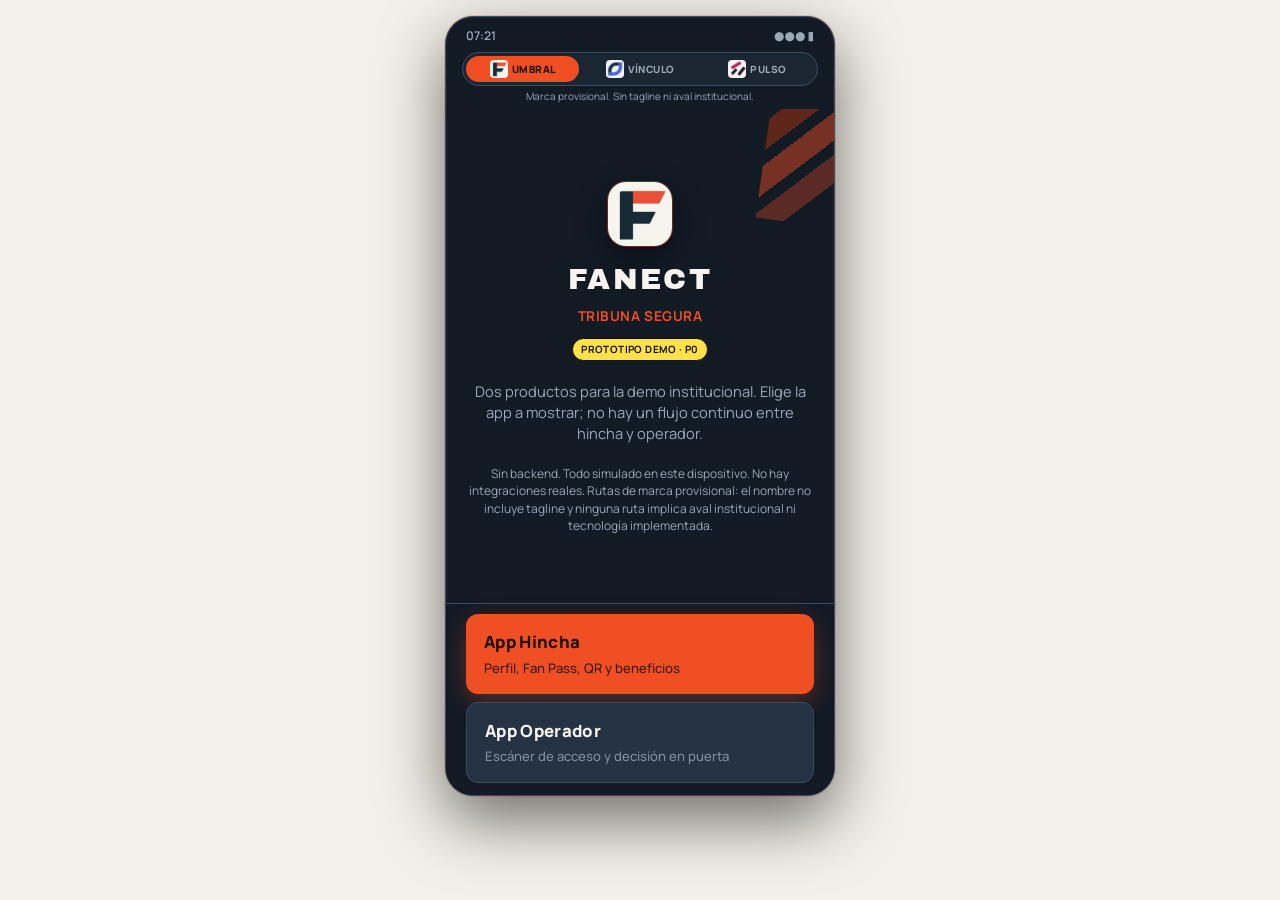
==== index.html @ a08f4f1e "Use official UMBRAL, VÍNCULO, and PULSO mark PNGs Replace the hand-drawn SVG approximations on the h" ====
<!DOCTYPE html>
<html lang="es" data-theme="umbral">
<head>
<meta charset="UTF-8" />
<meta name="viewport" content="width=device-width, initial-scale=1, maximum-scale=1, user-scalable=no, viewport-fit=cover" />
<meta name="theme-color" content="#121a24" />
<title>FANECT — Tribuna Segura · prototipo</title>
<script>
/* Default theme is umbral. Restore the last route before CSS paints. */
(function () {
  try {
    var t = localStorage.getItem("fanect_theme");
    if (t === "umbral" || t === "vinculo" || t === "pulso") {
      document.documentElement.setAttribute("data-theme", t);
    }
  } catch (e) {}
})();
</script>
<link rel="preconnect" href="https://fonts.googleapis.com" />
<link rel="preconnect" href="https://fonts.gstatic.com" crossorigin />
<link href="https://fonts.googleapis.com/css2?family=Archivo+Black&family=Manrope:wght@500;600;700;800&display=swap" rel="stylesheet" />
<link rel="stylesheet" href="styles.css" />
</head>
<body>
<div id="app" class="phone-frame" data-app="hub">
<!-- Status bar mock -->
<div class="status-bar" aria-hidden="true">
<span class="status-time" id="statusTime">16:17</span>
<span class="status-icons">●●● ▮</span>
</div>
<div class="theme-switch">
<div class="theme-switch-options" role="radiogroup" aria-label="Ruta de marca provisional. Sin tagline ni aval institucional.">
<button type="button" class="is-active" role="radio" aria-checked="true" data-theme-choice="umbral"><img class="theme-mark" src="assets/mark-umbral.png" alt="" width="18" height="18" />UMBRAL</button>
<button type="button" role="radio" aria-checked="false" data-theme-choice="vinculo"><img class="theme-mark" src="assets/mark-vinculo.png" alt="" width="18" height="18" />VÍNCULO</button>
<button type="button" role="radio" aria-checked="false" data-theme-choice="pulso"><img class="theme-mark" src="assets/mark-pulso.png" alt="" width="18" height="18" />PULSO</button>
</div>
<p class="theme-switch-note">Marca provisional. Sin tagline ni aval institucional.</p>
</div>
<!-- Progress (fan flow only) -->
<div id="progressBar" class="progress-bar" hidden>
<div class="progress-track"><div class="progress-fill" id="progressFill"></div></div>
<span class="progress-label" id="progressLabel">Paso 1 de 8</span>
</div>
<!-- SCREEN: Hub (demo entry) -->
<section id="screen-hub" class="screen active" data-screen="hub">
<div class="screen-body centered home-body">
<div class="brand-block">
<div class="logo-mark" aria-hidden="true">
<img class="mark mark-umbral" src="assets/mark-umbral.png" alt="" width="64" height="64" />
<img class="mark mark-vinculo" src="assets/mark-vinculo.png" alt="" width="64" height="64" />
<img class="mark mark-pulso" src="assets/mark-pulso.png" alt="" width="64" height="64" />
</div>
<h1 class="brand-name">FANECT</h1>
<p class="product-name">Tribuna Segura</p>
<span class="badge badge-sim">PROTOTIPO DEMO · P0</span>
</div>
<p class="lede">Dos productos para la demo institucional. Elige la app a mostrar; no hay un flujo continuo entre hincha y operador.</p>
<p class="footnote">Sin backend. Todo simulado en este dispositivo. No hay integraciones reales. Rutas de marca provisional: el nombre no incluye tagline y ninguna ruta implica aval institucional ni tecnología implementada.</p>
</div>
<div class="screen-actions">
<button type="button" class="btn btn-primary btn-block hub-card-btn" data-go="hincha-home">
<span class="hub-card-title">App Hincha</span>
<span class="hub-card-desc">Perfil, Fan Pass, QR y beneficios</span>
</button>
<button type="button" class="btn btn-secondary btn-block hub-card-btn" data-go="operador-home">
<span class="hub-card-title">App Operador</span>
<span class="hub-card-desc">Escáner de acceso y decisión en puerta</span>
</button>
</div>
</section>
<!-- APP HINCHA: home -->
<section id="screen-hincha-home" class="screen" data-screen="hincha-home">
<header class="screen-header">
<h2>App Hincha</h2>
<span class="badge badge-app">HINCHA</span>
</header>
<div class="screen-body centered home-body" id="hinchaBody">
<div id="hinchaLauncher">
<div class="brand-block brand-block-sm">
<div class="logo-mark logo-mark-sm" aria-hidden="true">
<img class="mark mark-umbral" src="assets/mark-umbral.png" alt="" width="48" height="48" />
<img class="mark mark-vinculo" src="assets/mark-vinculo.png" alt="" width="48" height="48" />
<img class="mark mark-pulso" src="assets/mark-pulso.png" alt="" width="48" height="48" />
</div>
<h1 class="brand-name brand-name-sm">FANECT</h1>
<p class="product-name">Tu acceso al evento</p>
<span class="badge badge-sim">SIMULADO</span>
</div>
<p class="lede">Identidad digital + boleta nominativa para el Evento demo — Club Alpha.</p>
</div>
<div id="hinchaDash" hidden>
<div class="dash-hello">
<div class="dash-kicker-row">
<span class="kicker">Tu hincha</span>
<span class="badge badge-sim">SIMULADO</span>
</div>
<h3 id="dashNombre">Hola, Andrés</h3>
<p id="dashEvento">Evento demo — Club Alpha · Estadio Demo</p>
</div>
<div class="menu-list">
<button type="button" class="menu-row" data-go="pase">
<span class="menu-copy">
<strong>Mi pase digital</strong>
<span id="dashPaseSub">QR de ingreso del evento</span>
</span>
<span class="menu-chev" aria-hidden="true">→</span>
</button>
<button type="button" class="menu-row" data-go="categoria">
<span class="menu-copy">
<strong id="dashTierTitle">Hincha verificado · Piloto</strong>
<span id="dashTierSub">3 de 5 hacia Frecuente</span>
</span>
<span class="menu-chev" aria-hidden="true">→</span>
</button>
<button type="button" class="menu-row" data-go="historial">
<span class="menu-copy">
<strong id="dashLastTitle">Última asistencia</strong>
<span id="dashLastSub">12 sep 2026 · Tribuna Norte</span>
</span>
<span class="menu-chev" aria-hidden="true">→</span>
</button>
<button type="button" class="menu-row" data-go="entrada">
<span class="menu-copy">
<strong>Entrar a otro evento</strong>
<span>Mismo flujo con código del organizador</span>
</span>
<span class="menu-chev" aria-hidden="true">→</span>
</button>
</div>
</div>
</div>
<div class="screen-actions" id="hinchaActionsLauncher">
<button type="button" class="btn btn-primary btn-block" data-go="entrada">Entrar al evento</button>
<button type="button" class="btn btn-ghost btn-block" data-go="hub">Cambiar de app</button>
</div>
<div class="screen-actions" id="hinchaActionsDash" hidden>
<button type="button" class="btn btn-primary btn-block" data-go="pase">Ver mi pase</button>
<button type="button" class="btn btn-ghost btn-block" data-go="hub">Cambiar de app</button>
</div>
</section>
<!-- 1. Entrada evento -->
<section id="screen-entrada" class="screen" data-screen="entrada" data-fan-step="1">
<header class="screen-header">
<button type="button" class="btn-icon" data-go="hincha-home" aria-label="Volver">←</button>
<h2>Entrada al evento</h2>
</header>
<div class="screen-body">
<div class="event-card">
<div class="event-badge">ACCESO POR CÓDIGO</div>
<h3>Evento demo — Club Alpha</h3>
<p class="muted">Estadio Demo · Bogotá · Sábado 20:00</p>
<p class="muted small">Evento por invitación: entra con el código del organizador (no está bloqueado).</p>
</div>
<label class="field">
<span class="field-label">Código / enlace del evento</span>
<input type="text" id="eventCode" value="ALPHA-DEMO-2026" readonly class="input" />
</label>
<p class="hint"><span class="badge badge-sim">SIMULADO</span> En producción el hincha llega por link o QR del organizador.</p>
</div>
<div class="screen-actions">
<button type="button" class="btn btn-primary btn-block" data-go="registro">Continuar al registro</button>
</div>
</section>
<!-- 2. Registro -->
<section id="screen-registro" class="screen" data-screen="registro" data-fan-step="2">
<header class="screen-header">
<button type="button" class="btn-icon" data-go="entrada" aria-label="Volver">←</button>
<h2>Registro</h2>
</header>
<div class="screen-body">
<p class="muted small">Datos mínimos para el piloto. Campos de demostración.</p>
<label class="field">
<span class="field-label">Nombre completo</span>
<input type="text" id="regNombre" class="input" value="Andrés Demo" autocomplete="name" />
</label>
<label class="field">
<span class="field-label">Documento (CC)</span>
<input type="text" id="regDoc" class="input" value="1.234.567.890" inputmode="numeric" />
</label>
<label class="field">
<span class="field-label">Celular</span>
<input type="tel" id="regCel" class="input" value="300 123 4567" />
</label>
<label class="field">
<span class="field-label">Correo</span>
<input type="email" id="regEmail" class="input" value="demo@fanect.co" />
</label>
</div>
<div class="screen-actions">
<button type="button" class="btn btn-primary btn-block" id="btnRegistro">Continuar</button>
</div>
</section>
<!-- 3. Consentimientos -->
<section id="screen-consentimientos" class="screen" data-screen="consentimientos" data-fan-step="3">
<header class="screen-header">
<button type="button" class="btn-icon" data-go="registro" aria-label="Volver">←</button>
<h2>Consentimientos</h2>
</header>
<div class="screen-body">
<p class="muted small">Cada propósito por separado. No hay “aceptar todo”.</p>
<div class="consent-list">
<label class="consent-item">
<div class="consent-text">
<strong>Identidad</strong>
<span>Verificar mi identidad para el Fan Pass del evento (tratamiento de datos de identificación).</span>
</div>
<input type="checkbox" id="consentId" class="toggle" />
</label>
<label class="consent-item">
<div class="consent-text">
<strong>Acceso al evento</strong>
<span>Vincular boleta nominativa y generar QR de ingreso; registro de validaciones en puerta.</span>
</div>
<input type="checkbox" id="consentAcceso" class="toggle" />
</label>
<label class="consent-item">
<div class="consent-text">
<strong>Comunicaciones</strong>
<span>Recibir avisos del evento y del piloto (opcional; no bloquea el acceso).</span>
</div>
<input type="checkbox" id="consentComms" class="toggle" />
</label>
</div>
<p class="hint" id="consentHint">Debes aceptar Identidad y Acceso para continuar.</p>
<p class="hint">Más adelante, en <button type="button" class="text-link" data-go="privacidad">Perfil → Privacidad</button>: comunicaciones y acceso rápido siguen siendo opcionales. El QR y el documento bastan para entrar.</p>
</div>
<div class="screen-actions">
<button type="button" class="btn btn-primary btn-block" id="btnConsent" disabled>Continuar</button>
</div>
</section>
<!-- 4. Verificación identidad -->
<section id="screen-verificacion" class="screen" data-screen="verificacion" data-fan-step="4">
<header class="screen-header">
<button type="button" class="btn-icon" data-go="consentimientos" aria-label="Volver">←</button>
<h2>Verificación de identidad</h2>
</header>
<p class="idv-demo-banner" role="status"><strong>DEMO · SIMULADO</strong><span>No hay integración real.</span></p>
<div class="screen-body">
<p class="muted small">Elige cómo verificar. En P0 la ruta biométrica es mock; la asistida no biométrica es la rama real del piloto.</p>
<div class="choice-cards">
<button type="button" class="choice-card" id="choiceProvider">
<span class="choice-title">Proveedor de identidad</span>
<span class="choice-desc">Flujo mock de verificación con proveedor (futuro integrado).</span>
<span class="badge badge-sim">SIMULADO</span>
</button>
<button type="button" class="choice-card choice-card-accent" id="choiceAsistida">
<span class="choice-title">Ruta asistida no biométrica</span>
<span class="choice-desc">Validación manual asistida: documento + selfie de control (sin matching 1:N).</span>
<span class="badge badge-branch">RAMA P0</span>
</button>
</div>
</div>
</section>
<!-- 4b. Ruta asistida (branch) -->
<section id="screen-asistida" class="screen" data-screen="asistida" data-fan-step="4">
<header class="screen-header">
<button type="button" class="btn-icon" data-go="verificacion" aria-label="Volver">←</button>
<h2>Ruta asistida</h2>
</header>
<p class="idv-demo-banner" role="status"><strong>DEMO · SIMULADO</strong><span>No hay integración real.</span></p>
<div class="screen-body">
<div class="info-card">
<p><strong>Pasos del operador de verificación</strong> (sin biometría 1:N):</p>
<ol class="steps-list">
<li>Captura / carga de documento (CC)</li>
<li>Selfie de control (archivo, no matching facial)</li>
<li>Revisión asistida por agente del piloto</li>
</ol>
</div>
<label class="field">
<span class="field-label">Documento (foto) <span class="badge badge-sim">SIMULADO</span></span>
<div class="fake-upload" id="uploadDoc">📄 Documento cargado · CC demo</div>
</label>
<label class="field">
<span class="field-label">Selfie de control <span class="badge badge-sim">SIMULADO</span></span>
<div class="fake-upload" id="uploadSelfie">📷 Selfie de control · lista</div>
</label>
<label class="field">
<span class="field-label">Estado revisión</span>
<select id="asistidaEstado" class="input">
<option value="pendiente">Pendiente de revisión</option>
<option value="aprobado" selected>Aprobado por agente</option>
<option value="rechazado">Rechazado</option>
</select>
</label>
</div>
<div class="screen-actions">
<button type="button" class="btn btn-primary btn-block" id="btnAsistida">Enviar a verificación</button>
</div>
</section>
<!-- 4c. Proveedor mock -->
<section id="screen-proveedor" class="screen" data-screen="proveedor" data-fan-step="4">
<header class="screen-header">
<button type="button" class="btn-icon" data-go="verificacion" aria-label="Volver">←</button>
<h2>Proveedor (mock)</h2>
</header>
<p class="idv-demo-banner" role="status"><strong>DEMO · SIMULADO</strong><span>No hay integración real.</span></p>
<div class="screen-body centered">
<div class="spinner" id="provSpinner" aria-hidden="true"></div>
<p id="provText">Conectando con proveedor de identidad…</p>
<p class="hint"><span class="badge badge-sim">SIMULADO</span> No hay integración real.</p>
</div>
</section>
<!-- 5. Resultado verificación -->
<section id="screen-resultado" class="screen" data-screen="resultado" data-fan-step="5">
<header class="screen-header">
<h2>Resultado</h2>
</header>
<p class="idv-demo-banner" role="status"><strong>DEMO · SIMULADO</strong><span>No hay integración real.</span></p>
<div class="screen-body centered">
<div class="result-icon success" aria-hidden="true">✓</div>
<h3 id="resultadoTitulo">Identidad verificada</h3>
<p class="tier-line"><span class="badge badge-ok" id="resultadoTier">Hincha verificado · Piloto</span></p>
<p class="muted" id="resultadoDesc">Tu identidad fue confirmada para este evento.</p>
<div class="kv-card" id="resultadoMeta"></div>
</div>
<div class="screen-actions">
<button type="button" class="btn btn-primary btn-block" data-go="fanpass">Activar Fan Pass</button>
</div>
</section>
<!-- 6. Fan Pass activado -->
<section id="screen-fanpass" class="screen" data-screen="fanpass" data-fan-step="6">
<header class="screen-header">
<h2>Fan Pass</h2>
</header>
<div class="screen-body">
<div class="pass-card">
<div class="pass-top">
<span class="pass-brand">FANECT</span>
<span class="badge badge-ok">ACTIVO</span>
</div>
<h3 id="passNombre">Andrés Demo</h3>
<p class="muted">Evento demo — Club Alpha</p>
<p class="tier-line"><span class="badge badge-ok" id="fanpassTier">Hincha verificado · Piloto</span></p>
<div class="pass-id">FP-<span id="passId">A1B2C3</span></div>
</div>
<p class="hint">Siguiente: vincular tu boleta nominativa al Fan Pass. Tu perfil queda en esta app.</p>
</div>
<div class="screen-actions">
<button type="button" class="btn btn-primary btn-block" data-go="boleta">Vincular boleta</button>
<button type="button" class="btn btn-secondary btn-block" data-go="perfil">Ir a mi perfil</button>
</div>
</section>
<!-- 7. Vincular boleta -->
<section id="screen-boleta" class="screen" data-screen="boleta" data-fan-step="7">
<header class="screen-header">
<button type="button" class="btn-icon" data-go="fanpass" aria-label="Volver">←</button>
<h2>Vincular boleta</h2>
</header>
<div class="screen-body">
<p class="muted small"><span class="badge badge-sim">SIMULADOR</span> Elige una boleta nominativa de demo.</p>
<div class="ticket-list" id="ticketList" role="listbox" aria-label="Boletas disponibles"></div>
</div>
<div class="screen-actions">
<button type="button" class="btn btn-primary btn-block" id="btnVincular" disabled>Vincular boleta seleccionada</button>
</div>
</section>
<!-- 8. Pase + QR dinámico -->
<section id="screen-pase" class="screen" data-screen="pase" data-fan-step="8">
<header class="screen-header">
<button type="button" class="btn-icon" data-go="hincha-home" aria-label="Inicio hincha">⌂</button>
<h2>Tu pase</h2>
</header>
<div class="screen-body">
<div class="qr-card">
<div class="qr-meta">
<span id="paseSector">Tribuna Norte · Fila 12 · Asiento 08</span>
<span class="badge badge-ok" id="paseEstado">VÁLIDO</span>
</div>
<div class="pase-quick">
<button type="button" class="pase-quick-btn" data-go="categoria">
<span id="paseTierSub">Hincha verificado · Piloto</span>
</button>
<button type="button" class="pase-quick-btn" data-go="beneficios">Beneficios</button>
</div>
<div class="qr-box" id="qrBox" aria-label="Código QR dinámico">
<canvas id="qrCanvas" width="200" height="200"></canvas>
</div>
<div class="ttl-row">
<span>TTL del QR</span>
<strong id="qrTtl">45 s</strong>
</div>
<p class="mono small" id="qrPayload">qr:…</p>
</div>
<p class="footnote">Muestra este QR en la puerta. La validación se hace en la App Operador (producto aparte).</p>
</div>
<div class="screen-actions">
<button type="button" class="btn btn-secondary btn-block" id="btnRotar">Rotar QR (simulado)</button>
<button type="button" class="btn btn-ghost btn-block" data-go="hub">Cambiar de app</button>
</div>
</section>
<!-- Perfil hincha -->
<section id="screen-perfil" class="screen" data-screen="perfil">
<header class="screen-header">
<h2>Perfil</h2>
<span class="badge badge-sim">SIMULADO</span>
</header>
<div class="screen-body">
<div class="profile-hero">
<p class="kicker">Perfil y decisiones</p>
<div class="avatar" id="perfilIniciales" aria-hidden="true">AD</div>
<h3 id="perfilNombre">Andrés Demo</h3>
<p class="muted small" id="perfilEvento">Evento demo — Club Alpha · Estadio Demo · Bogotá</p>
<div id="perfilPassBadge"><span class="badge badge-ok">FAN PASS ACTIVO</span></div>
<p class="pass-id" id="perfilFp">FP-A1B2C3</p>
</div>
<div class="kv-card">
<dl>
<dt>Documento</dt><dd id="perfilDoc">CC ···· 890</dd>
<dt>Celular</dt><dd id="perfilCel">··· ··· 4567</dd>
<dt>Correo</dt><dd id="perfilEmail">d•••@fanect.co</dd>
</dl>
</div>
<div class="stack gap-md">
<p class="field-label">Decisiones de datos</p>
<div class="chip-row" id="perfilChips"></div>
</div>
<div class="menu-list">
<button type="button" class="menu-row" data-go="historial">
<span class="menu-copy">
<strong>Partidos asistidos</strong>
<span id="perfilHistorialSub">Historial de la temporada</span>
</span>
<span class="menu-chev" aria-hidden="true">→</span>
</button>
<button type="button" class="menu-row" data-go="categoria">
<span class="menu-copy">
<strong>Categoría</strong>
<span id="perfilTierLabel">Hincha verificado · Piloto</span>
</span>
<span class="menu-chev" aria-hidden="true">→</span>
</button>
</div>
</div>
<div class="screen-actions">
<button type="button" class="btn btn-primary btn-block" id="perfilCtaPase" data-go="pase">Ver mi pase</button>
<button type="button" class="btn btn-secondary btn-block" data-go="privacidad">Editar preferencias</button>
</div>
</section>
<!-- Historial de asistencia -->
<section id="screen-historial" class="screen" data-screen="historial">
<header class="screen-header">
<button type="button" class="btn-icon" data-go="perfil" aria-label="Volver al perfil">←</button>
<h2>Partidos asistidos</h2>
</header>
<div class="screen-body">
<div id="historialFilled">
<div class="season-banner">
<div>
<p class="kicker">Esta temporada</p>
<h3><span id="historialCount">3</span> partidos</h3>
<p class="muted small">Club Alpha · piloto demo</p>
</div>
<span class="badge badge-sim">SIMULADO</span>
</div>
<div class="history-list" id="historialList"></div>
<p class="footnote">Asistencias de demostración del piloto. Club Alpha es ficticio; no hay un lector real detrás de estos partidos.</p>
</div>
<div id="historialEmpty" class="empty-card" hidden>
<h3>Aún no hay partidos</h3>
<p class="muted">Activa tu Fan Pass en el evento para ver el historial simulado del piloto.</p>
</div>
</div>
<div class="screen-actions" id="historialActionsEmpty" hidden>
<button type="button" class="btn btn-primary btn-block" data-go="entrada">Entrar al evento</button>
</div>
</section>
<!-- Categoría -->
<section id="screen-categoria" class="screen" data-screen="categoria">
<header class="screen-header">
<button type="button" class="btn-icon" data-go="perfil" aria-label="Volver al perfil">←</button>
<h2>Categoría</h2>
</header>
<div class="screen-body">
<div class="tier-card">
<span class="badge badge-sim">SIMULADO</span>
<p class="kicker">Categoría del piloto</p>
<h3 id="categoriaNombre">Hincha verificado · Piloto</h3>
<p class="muted small" id="categoriaNext">Siguiente nivel: Frecuente</p>
<div class="tier-track" role="progressbar" aria-valuemin="0" aria-valuemax="5" aria-valuenow="3" id="tierBar">
<div class="tier-fill" id="tierFill"></div>
</div>
<div class="tier-scale">
<span id="tierProgressLabel">3 de 5 asistencias</span>
<span id="tierGoalLabel">Frecuente</span>
</div>
</div>
<div class="stack gap-md">
<p class="field-label">Desbloqueados</p>
<ul class="unlock-list" id="tierUnlocked"></ul>
</div>
<div class="stack gap-md">
<p class="field-label">Por desbloquear</p>
<ul class="unlock-list" id="tierLocked"></ul>
</div>
<p class="hint">La categoría es una simulación del piloto. No es una membresía de un club real ni un puntaje de riesgo.</p>
</div>
</section>
<!-- Beneficios -->
<section id="screen-beneficios" class="screen" data-screen="beneficios">
<header class="screen-header">
<h2>Más beneficios</h2>
<span class="badge badge-sim">SIMULADO</span>
</header>
<div class="screen-body">
<p class="muted small">El pase digital abre la puerta y, en el piloto, estos beneficios. Merch, contenido y apuestas quedan para después.</p>
<div class="benefit-grid" id="beneficiosGrid"></div>
<p class="footnote">Servicios futuros: sin pagos, sin cuotas y sin club real. Los avisos dependen del permiso de comunicaciones.</p>
</div>
<div class="screen-actions">
<button type="button" class="btn btn-primary btn-block" data-go="pase">Abrir QR de ingreso</button>
<button type="button" class="btn btn-ghost btn-block" data-go="privacidad">Ajustar permisos</button>
</div>
</section>
<!-- Privacidad -->
<section id="screen-privacidad" class="screen" data-screen="privacidad">
<header class="screen-header">
<button type="button" class="btn-icon" data-go="perfil" aria-label="Volver al perfil">←</button>
<h2>Privacidad</h2>
</header>
<div class="screen-body">
<div class="info-card">
<p class="kicker">Reglas claras</p>
<h3 class="privacy-title">Datos protegidos</h3>
<ul class="purpose-list">
<li><strong>Acceso.</strong> Validar el ingreso y dejar constancia en puerta.</li>
<li><strong>Identidad.</strong> Emitir el Fan Pass de este evento. Es el piloto, no un KYC bancario.</li>
<li><strong>Comunicaciones.</strong> Avisos del evento, solo si los aceptas.</li>
<li><strong>Acceso rápido.</strong> Atajo opcional. El QR y el documento siguen disponibles.</li>
</ul>
</div>
<div class="consent-list">
<label class="consent-item">
<div class="consent-text">
<strong>Datos de acceso, no publicidad</strong>
<span id="prefNoAdsCopy">Los datos de validación en puerta no se usan para anuncios ni se venden.</span>
</div>
<input type="checkbox" id="prefNoAds" class="toggle" checked />
</label>
<label class="consent-item">
<div class="consent-text">
<strong>Comunicaciones</strong>
<span id="prefCommsCopy">Avisos del evento y del piloto. Opcional: no bloquea el acceso.</span>
</div>
<input type="checkbox" id="prefComms" class="toggle" />
</label>
<label class="consent-item">
<div class="consent-text">
<strong>Acceso rápido</strong>
<span id="prefRapidoCopy">Opcional. Puedes entrar con el QR, con documento en la ruta asistida, o con este atajo. Sin reconocimiento facial en la puerta.</span>
</div>
<input type="checkbox" id="prefRapido" class="toggle" />
</label>
</div>
<p class="hint"><span class="badge badge-sim">SIMULADO</span> Estas preferencias quedan solo en este dispositivo.</p>
</div>
<div class="screen-actions">
<button type="button" class="btn btn-primary btn-block" data-go="perfil">Volver al perfil</button>
</div>
</section>
<!-- APP OPERADOR: home -->
<section id="screen-operador-home" class="screen" data-screen="operador-home">
<header class="screen-header">
<h2>App Operador</h2>
<span class="badge badge-app badge-app-op">OPERADOR</span>
</header>
<div class="screen-body">
<div class="info-card session-card">
<div class="event-badge">SESIÓN DE PUERTA · SIMULADO</div>
<h3>Operador Demo</h3>
<dl class="session-meta">
<div><dt>Puerta / gate</dt><dd>Norte A · Acceso 3</dd></div>
<div><dt>Evento</dt><dd>Evento demo — Club Alpha</dd></div>
<div><dt>Turno</dt><dd>20:00 – 22:30</dd></div>
</dl>
<span class="badge badge-sim">SIMULADO</span>
</div>
<p class="muted small">Escanea el QR del hincha y registra la decisión de ingreso. Esta app es independiente del flujo hincha.</p>
</div>
<div class="screen-actions">
<button type="button" class="btn btn-primary btn-block" data-go="scanner">Abrir escáner</button>
<button type="button" class="btn btn-ghost btn-block" data-go="hub">Cambiar de app</button>
</div>
</section>
<!-- 9. Scanner -->
<section id="screen-scanner" class="screen" data-screen="scanner">
<header class="screen-header">
<button type="button" class="btn-icon" data-go="operador-home" aria-label="Volver">←</button>
<h2>Escáner de acceso</h2>
</header>
<div class="screen-body">
<div class="scanner-view">
<div class="scanner-frame"></div>
<p class="muted small">Vista cámara · <span class="badge badge-sim">SIMULADO</span></p>
</div>
<p class="field-label">Estado del QR a escanear (demo)</p>
<div class="state-grid" id="stateGrid">
<button type="button" class="state-btn" data-qr-state="valido">Válido</button>
<button type="button" class="state-btn" data-qr-state="usado">Usado</button>
<button type="button" class="state-btn" data-qr-state="expirado">Expirado</button>
<button type="button" class="state-btn" data-qr-state="replay">Replay</button>
</div>
</div>
<div class="screen-actions">
<button type="button" class="btn btn-primary btn-block" id="btnScan" disabled>Escanear QR seleccionado</button>
</div>
</section>
<!-- 10. Decisión -->
<section id="screen-decision" class="screen" data-screen="decision">
<header class="screen-header">
<button type="button" class="btn-icon" data-go="scanner" aria-label="Volver">←</button>
<h2>Decisión de acceso</h2>
</header>
<div class="screen-body centered">
<div id="decisionBanner" class="decision-banner"></div>
<div class="kv-card" id="decisionMeta"></div>
</div>
<div class="screen-actions">
<button type="button" class="btn btn-primary btn-block" id="btnAuditoria">Ver mini auditoría</button>
<button type="button" class="btn btn-ghost btn-block" data-go="scanner">Escanear otro</button>
</div>
</section>
<!-- 11. Mini auditoría -->
<section id="screen-auditoria" class="screen" data-screen="auditoria">
<header class="screen-header">
<button type="button" class="btn-icon" data-go="decision" aria-label="Volver">←</button>
<h2>Mini auditoría</h2>
</header>
<div class="screen-body">
<p class="muted small">Correlación mínima: hincha ↔ boleta ↔ QR ↔ decisión.</p>
<div class="audit-card" id="auditCard"></div>
</div>
<div class="screen-actions">
<button type="button" class="btn btn-secondary btn-block" data-go="operador-home">Volver a inicio operador</button>
<button type="button" class="btn btn-ghost btn-block" data-go="hub">Cambiar de app</button>
</div>
</section>
<!-- Tab bar: Hincha only -->
<nav id="tabBarHincha" class="tab-bar tab-bar-hincha" aria-label="Navegación App Hincha" hidden>
<button type="button" class="tab-item is-active" data-go="hincha-home" data-nav="hincha-home" aria-current="page">
<span class="tab-icon" aria-hidden="true"><svg viewBox="0 0 24 24" width="18" height="18" fill="none" stroke="currentColor" stroke-width="1.8" stroke-linecap="round" stroke-linejoin="round"><path d="M4 10.5 12 4l8 6.5V20a1 1 0 0 1-1 1h-5v-6H10v6H5a1 1 0 0 1-1-1z"/></svg></span>
<span class="tab-label">Inicio</span>
</button>
<button type="button" class="tab-item" data-go="pase" data-nav="pase">
<span class="tab-icon" aria-hidden="true"><svg viewBox="0 0 24 24" width="18" height="18" fill="none" stroke="currentColor" stroke-width="1.8"><rect x="4" y="4" width="6" height="6"/><rect x="14" y="4" width="6" height="6"/><rect x="4" y="14" width="6" height="6"/><path d="M14 14h2v2h-2zM18 14h2v2h-2zM14 18h2v2h-2zM18 18h2v2h-2z"/></svg></span>
<span class="tab-label">Pase</span>
</button>
<button type="button" class="tab-item" data-go="beneficios" data-nav="beneficios">
<span class="tab-icon" aria-hidden="true"><svg viewBox="0 0 24 24" width="18" height="18" fill="none" stroke="currentColor" stroke-width="1.8" stroke-linecap="round" stroke-linejoin="round"><path d="m12 3 1.8 4.6L18.5 9l-4.7 1.4L12 15l-1.8-4.6L5.5 9l4.7-1.4z"/><path d="m18 14 .7 1.8 1.8.7-1.8.5L18 19.5l-.7-2-1.8-.5 1.8-.7z"/></svg></span>
<span class="tab-label">Beneficios</span>
</button>
<button type="button" class="tab-item" data-go="perfil" data-nav="perfil">
<span class="tab-icon" aria-hidden="true"><svg viewBox="0 0 24 24" width="18" height="18" fill="none" stroke="currentColor" stroke-width="1.8" stroke-linecap="round"><circle cx="12" cy="8" r="3.2"/><path d="M5.5 19.5c1.2-3 3.4-4.5 6.5-4.5s5.3 1.5 6.5 4.5"/></svg></span>
<span class="tab-label">Perfil</span>
</button>
</nav>
<!-- Tab bar: Operador only -->
<nav id="tabBarOperador" class="tab-bar tab-bar-operador" aria-label="Navegación App Operador" hidden>
<button type="button" class="tab-item" data-go="operador-home" data-nav="operador-home">
<span class="tab-icon" aria-hidden="true">◆</span>
<span class="tab-label">Inicio</span>
</button>
<button type="button" class="tab-item" data-go="scanner" data-nav="scanner">
<span class="tab-icon" aria-hidden="true">◆</span>
<span class="tab-label">Escáner</span>
</button>
</nav>
</div>
<script src="app.js"></script>
</body>
</html>
---- styles.css ----
/* FANECT / Tribuna Segura — prototipo móvil
   Brand routes (T-15), sampled from the 30 sep 2026 board
   “Fanect / tres rutas de identidad”. Default theme: umbral
   (dark fondo of route A — closest to the previous dark POC chrome).
   The old sports lime is not a brand accent anymore.

   STATUS TOKENS below are constant. Do not override them inside
   [data-theme]. Allow / deny / review / expired / used / replay /
   SIMULADO / RAMA P0 must not follow UMBRAL orange, VÍNCULO blue,
   or PULSO magenta. */
:root {
  /* —— Semantic status (fixed across every data-theme) —— */
  --status-allow: #16a34a;
  --status-allow-ink: #86efac;
  --status-allow-bg: rgba(22, 163, 74, 0.2);
  --status-allow-border: #16a34a;
  --status-deny: #e11d2e;
  --status-deny-ink: #fecaca;
  --status-deny-bg: rgba(225, 29, 46, 0.22);
  --status-deny-border: #e11d2e;
  --status-review: #d97706;
  --status-review-ink: #fde68a;
  --status-review-bg: rgba(217, 119, 6, 0.22);
  --status-review-border: #d97706;
  --status-neutral: #6b7280;
  --status-neutral-ink: #e5e7eb;
  --status-neutral-bg: rgba(107, 114, 128, 0.24);
  --status-neutral-border: #9ca3af;
  --status-sim-bg: #ffe14a;
  --status-sim-ink: #14120a;
  --status-sim-border: #14120a;
  --status-branch-ink: #e2e8f0;
  --status-branch-bg: rgba(148, 163, 184, 0.16);
  --status-branch-border: #94a3b8;
  /* Aliases so any leftover status rule stays semantic, not brand. */
  --ok: var(--status-allow);
  --danger: var(--status-deny);
  --warn: var(--status-review);

  /* —— UMBRAL (default): fondo oscuro + coral on the F’s top bar —— */
  --canvas: #f3f0e8;
  --bg: #121a24;
  --bg-elev: #1b2633;
  --bg-card: #243244;
  --border: #3a4e62;
  --text: #f7f4ef;
  --muted: #9aa8b8;
  --brand: #f04e23;
  --brand-ink: #f04e23;
  --brand-dim: #c2411a;
  --brand-deep: #8c2e12;
  --on-brand: #1a1208;
  --mark-plate: #0c1218;
  --primary: var(--brand);
  --primary-dim: var(--brand-dim);
  --primary-deep: var(--brand-deep);
  --accent: var(--brand-ink);

  --radius: 14px;
  --font: "Manrope", system-ui, -apple-system, "Segoe UI", Roboto, sans-serif;
  --font-brand: "Archivo Black", "Arial Black", system-ui, sans-serif;
  --phone-w: 390px;
}

/* VÍNCULO — fondo navy + royal / periwinkle. Text accent is the same
   hue lifted so it stays readable on the dark fondo. */
:root[data-theme="vinculo"] {
  --canvas: #e6edf6;
  --bg: #0e1628;
  --bg-elev: #172338;
  --bg-card: #1e2d48;
  --border: #334868;
  --text: #f4f7fb;
  --muted: #a9b7cc;
  --brand: #2f5bff;
  --brand-ink: #8eaaff;
  --brand-dim: #2448d4;
  --brand-deep: #1a3499;
  --on-brand: #ffffff;
  --mark-plate: #090f1c;
}

/* PULSO — near-black purple + magenta/maroon. Mark and buttons use the
   board magenta; small text uses a lighter tint of that same hue. */
:root[data-theme="pulso"] {
  --canvas: #f6eef3;
  --bg: #120c16;
  --bg-elev: #1c1422;
  --bg-card: #28182e;
  --border: #433048;
  --text: #f8f3f6;
  --muted: #c4a8b6;
  --brand: #c2185b;
  --brand-ink: #f472b6;
  --brand-dim: #9b1249;
  --brand-deep: #6e0d34;
  --on-brand: #ffffff;
  --mark-plate: #0c0810;
}

:root[data-theme="umbral"] {
  --canvas: #f3f0e8;
  --bg: #121a24;
  --bg-elev: #1b2633;
  --bg-card: #243244;
  --border: #3a4e62;
  --text: #f7f4ef;
  --muted: #9aa8b8;
  --brand: #f04e23;
  --brand-ink: #f04e23;
  --brand-dim: #c2411a;
  --brand-deep: #8c2e12;
  --on-brand: #1a1208;
  --mark-plate: #0c1218;
}

*, *::before, *::after { box-sizing: border-box; margin: 0; padding: 0; }

html, body {
  min-height: 100%;
  background: var(--canvas);
  color: var(--text);
  font-family: var(--font);
  font-size: 16px;
  line-height: 1.45;
  -webkit-font-smoothing: antialiased;
  color-scheme: dark;
}

body {
  display: flex;
  justify-content: center;
  padding: 16px 8px 32px;
}

.phone-frame {
  width: 100%;
  max-width: var(--phone-w);
  height: min(780px, 100dvh);
  max-height: 100dvh;
  min-height: 0;
  background: var(--bg);
  border: 1px solid var(--border);
  border-radius: 28px;
  box-shadow: 0 24px 64px rgba(0,0,0,.55), 0 0 0 1px color-mix(in srgb, var(--brand) 22%, transparent), inset 0 0 0 1px rgba(255,255,255,.04);
  display: flex;
  flex-direction: column;
  overflow: hidden;
  position: relative;
}

.status-bar {
  display: flex;
  justify-content: space-between;
  padding: 10px 20px 4px;
  font-size: 12px;
  color: var(--muted);
  font-weight: 600;
}

.progress-bar {
  padding: 8px 20px 4px;
}
.progress-track {
  height: 4px;
  background: var(--border);
  border-radius: 2px;
  overflow: hidden;
}
.progress-fill {
  height: 100%;
  width: 12.5%;
  background: linear-gradient(90deg, var(--primary-deep), var(--primary-dim), var(--primary));
  border-radius: 2px;
  transition: width .35s ease;
}
.progress-label {
  display: block;
  margin-top: 6px;
  font-size: 11px;
  color: var(--muted);
  letter-spacing: .02em;
}

.screen {
  display: none;
  flex: 1;
  flex-direction: column;
  min-height: 0;
  overflow: hidden;
}
.screen.active {
  display: flex;
}

.screen-header {
  display: flex;
  align-items: center;
  gap: 10px;
  padding: 8px 16px 12px;
  border-bottom: 1px solid var(--border);
  flex-shrink: 0;
}
.screen-header h2 {
  font-size: 1.05rem;
  font-weight: 650;
  flex: 1;
}

.screen-body {
  flex: 1;
  overflow-y: auto;
  padding: 16px 20px 20px;
  display: flex;
  flex-direction: column;
  gap: 14px;
  min-height: 0;
  -webkit-overflow-scrolling: touch;
}
.screen-body.centered {
  justify-content: center;
  text-align: center;
  align-items: stretch;
}
.screen-body.home-body {
  justify-content: center;
  gap: 12px;
  padding-bottom: 12px;
}
.screen-body.home-body .lede {
  margin-bottom: 0;
}
.screen-body.home-body .footnote {
  margin-top: 8px;
  padding-top: 0;
}

/* Sticky/footer CTA region — stays above .tab-bar, outside scroll */
.screen-actions {
  flex-shrink: 0;
  display: flex;
  flex-direction: column;
  gap: 8px;
  padding: 10px 20px 12px;
  background: linear-gradient(180deg, transparent 0%, var(--bg) 12%), var(--bg);
  border-top: 1px solid var(--border);
  position: relative;
  z-index: 2;
}

.brand-block { margin-bottom: 8px; }
.logo-mark {
  width: 64px; height: 64px;
  margin: 0 auto 12px;
  border-radius: 18px;
  overflow: hidden;
  display: grid; place-items: center;
  background: var(--mark-plate);
  color: var(--text);
  box-shadow: 0 0 0 1px color-mix(in srgb, var(--brand) 40%, transparent), 0 12px 32px rgba(0,0,0,.45);
}
.logo-mark .mark {
  width: 100%;
  height: 100%;
  display: none;
  object-fit: cover;
  object-position: center;
}
html[data-theme="umbral"] .logo-mark .mark-umbral,
html[data-theme="vinculo"] .logo-mark .mark-vinculo,
html[data-theme="pulso"] .logo-mark .mark-pulso { display: block; }
.brand-name {
  font-family: var(--font-brand);
  font-size: 1.85rem;
  letter-spacing: 0.08em;
  font-weight: 400;
  text-transform: uppercase;
  color: var(--text);
}
.product-name {
  color: var(--brand-ink);
  font-weight: 700;
  letter-spacing: 0.04em;
  text-transform: uppercase;
  font-size: 0.85rem;
  margin: 6px 0 10px;
}
.lede {
  color: var(--muted);
  font-size: .92rem;
  margin-bottom: 8px;
}

.stack { display: flex; flex-direction: column; }
.gap-md { gap: 12px; }

.btn {
  appearance: none;
  border: none;
  border-radius: 12px;
  padding: 14px 18px;
  font: inherit;
  font-weight: 650;
  cursor: pointer;
  transition: transform .12s, opacity .15s;
  text-align: center;
}
.btn:active { transform: scale(.98); }
.btn:disabled {
  opacity: .45;
  cursor: not-allowed;
  transform: none;
}
.btn-primary {
  background: var(--brand);
  color: var(--on-brand);
  box-shadow: 0 8px 24px color-mix(in srgb, var(--brand) 32%, transparent);
}
.btn-primary:hover:not(:disabled) {
  background: color-mix(in srgb, var(--brand) 86%, white);
  color: var(--on-brand);
}
.btn-secondary {
  background: var(--bg-card);
  color: var(--text);
  border: 1px solid var(--border);
}
.btn-secondary:hover:not(:disabled) { border-color: var(--accent); }
.btn-ghost {
  background: transparent;
  color: var(--accent);
  font-weight: 600;
}
.btn-block { width: 100%; }
.btn-icon {
  appearance: none;
  background: var(--bg-elev);
  border: 1px solid var(--border);
  color: var(--text);
  width: 36px; height: 36px;
  border-radius: 10px;
  cursor: pointer;
  font-size: 1.1rem;
  flex-shrink: 0;
}

.badge {
  display: inline-block;
  font-size: 10px;
  font-weight: 700;
  letter-spacing: .04em;
  padding: 3px 8px;
  border-radius: 999px;
  vertical-align: middle;
}
.badge-sim {
  background: var(--status-sim-bg);
  color: var(--status-sim-ink);
  border: 1px solid var(--status-sim-border);
}
.badge-ok {
  background: var(--status-allow-bg);
  color: var(--status-allow-ink);
  border: 1px solid var(--status-allow-border);
}
.badge-deny {
  background: var(--status-deny-bg);
  color: var(--status-deny-ink);
  border: 1px solid var(--status-deny-border);
}
.badge-review {
  background: var(--status-review-bg);
  color: var(--status-review-ink);
  border: 1px solid var(--status-review-border);
}
.badge-expired,
.badge-used {
  background: var(--status-neutral-bg);
  color: var(--status-neutral-ink);
  border: 1px solid var(--status-neutral-border);
}
.badge-branch {
  background: var(--status-branch-bg);
  color: var(--status-branch-ink);
  border: 1px solid var(--status-branch-border);
}

.muted { color: var(--muted); }
.small { font-size: .82rem; }
.mono { font-family: ui-monospace, SFMono-Regular, Menlo, Consolas, monospace; font-size: .72rem; word-break: break-all; }
.footnote {
  font-size: .75rem;
  color: var(--muted);
  margin-top: auto;
  padding-top: 16px;
}
.hint { font-size: .8rem; color: var(--muted); }

.field { display: flex; flex-direction: column; gap: 6px; }
.field-label {
  font-size: .78rem;
  font-weight: 650;
  color: var(--muted);
  text-transform: uppercase;
  letter-spacing: .04em;
}
.input {
  appearance: none;
  background: var(--bg-elev);
  border: 1px solid var(--border);
  border-radius: 10px;
  padding: 12px 14px;
  color: var(--text);
  font: inherit;
  width: 100%;
}
.input:focus {
  outline: 2px solid var(--accent);
  outline-offset: 1px;
}
.input[readonly] { opacity: .85; }

.event-card, .info-card, .pass-card, .qr-card, .kv-card, .audit-card {
  background: var(--bg-card);
  border: 1px solid var(--border);
  border-radius: var(--radius);
  padding: 16px;
  text-align: left;
}
.event-badge {
  display: inline-block;
  font-size: 10px;
  font-weight: 800;
  letter-spacing: .08em;
  color: var(--brand-ink);
  margin-bottom: 8px;
}
.event-card h3 { font-size: 1.15rem; margin-bottom: 4px; }

.consent-list { display: flex; flex-direction: column; gap: 10px; }
.consent-item {
  display: flex;
  gap: 12px;
  align-items: flex-start;
  background: var(--bg-card);
  border: 1px solid var(--border);
  border-radius: var(--radius);
  padding: 14px;
  cursor: pointer;
}
.consent-item:has(.toggle:checked) {
  border-color: var(--brand);
  box-shadow: 0 0 0 1px color-mix(in srgb, var(--brand) 40%, transparent);
}
.consent-text {
  flex: 1;
  display: flex;
  flex-direction: column;
  gap: 4px;
  font-size: .88rem;
}
.consent-text strong { font-size: .95rem; }
.consent-text span { color: var(--muted); font-size: .82rem; }

.toggle {
  appearance: none;
  width: 44px; height: 26px;
  flex-shrink: 0;
  margin-top: 2px;
  border-radius: 999px;
  background: var(--bg);
  border: 1px solid var(--border);
  position: relative;
  cursor: pointer;
  transition: background .2s;
}
.toggle::after {
  content: "";
  position: absolute;
  width: 20px; height: 20px;
  border-radius: 50%;
  background: var(--muted);
  top: 2px; left: 2px;
  transition: transform .2s;
}
.toggle:checked { background: var(--brand); border-color: var(--brand); }
.toggle:checked::after { transform: translateX(18px); background: var(--on-brand); }
.toggle:focus-visible { outline: 2px solid var(--accent); outline-offset: 2px; }

.choice-cards { display: flex; flex-direction: column; gap: 12px; }
.choice-card {
  appearance: none;
  text-align: left;
  background: var(--bg-card);
  border: 1px solid var(--border);
  border-radius: var(--radius);
  padding: 16px;
  color: inherit;
  font: inherit;
  cursor: pointer;
  display: flex;
  flex-direction: column;
  gap: 6px;
  transition: border-color .15s, transform .12s;
}
.choice-card:hover { border-color: var(--accent); }
.choice-card:active { transform: scale(.99); }
.choice-card-accent { border-color: var(--status-branch-border); }
.choice-title { font-weight: 700; font-size: 1rem; }
.choice-desc { color: var(--muted); font-size: .85rem; }

.steps-list {
  margin: 10px 0 0 1.1rem;
  color: var(--muted);
  font-size: .9rem;
}
.steps-list li { margin-bottom: 4px; }

.fake-upload {
  background: var(--bg-elev);
  border: 1px dashed var(--border);
  border-radius: 10px;
  padding: 14px;
  color: var(--muted);
  font-size: .9rem;
}

.spinner {
  width: 48px; height: 48px;
  margin: 0 auto 16px;
  border: 3px solid var(--border);
  border-top-color: var(--primary);
  border-radius: 50%;
  animation: spin .8s linear infinite;
}
@keyframes spin { to { transform: rotate(360deg); } }

.result-icon {
  width: 72px; height: 72px;
  margin: 0 auto 12px;
  border-radius: 50%;
  display: grid; place-items: center;
  font-size: 2rem; font-weight: 800;
}
.result-icon.success {
  background: var(--status-allow-bg);
  color: var(--status-allow-ink);
  border: 2px solid var(--status-allow-border);
}

.kv-card dl, .audit-card dl {
  display: grid;
  grid-template-columns: auto 1fr;
  gap: 8px 12px;
  font-size: .88rem;
}
.kv-card dt, .audit-card dt { color: var(--muted); }
.kv-card dd, .audit-card dd { font-weight: 600; text-align: right; word-break: break-word; }

.pass-card {
  background: linear-gradient(160deg, color-mix(in srgb, var(--brand) 32%, var(--bg)) 0%, var(--bg-card) 58%);
  border-color: color-mix(in srgb, var(--brand) 48%, var(--border));
}
.pass-top {
  display: flex;
  justify-content: space-between;
  align-items: center;
  margin-bottom: 12px;
}
.pass-brand { font-weight: 800; letter-spacing: .1em; font-size: .85rem; }
.pass-id {
  margin-top: 14px;
  font-family: ui-monospace, monospace;
  font-size: .95rem;
  color: var(--brand-ink);
}

.ticket-list { display: flex; flex-direction: column; gap: 10px; }
.ticket-item {
  appearance: none;
  width: 100%;
  text-align: left;
  background: var(--bg-card);
  border: 2px solid var(--border);
  border-radius: var(--radius);
  padding: 14px;
  color: inherit;
  font: inherit;
  cursor: pointer;
}
.ticket-item.selected {
  border-color: var(--brand);
  background: color-mix(in srgb, var(--brand) 14%, var(--bg-card));
}
.ticket-item strong { display: block; margin-bottom: 4px; }
.ticket-item span { color: var(--muted); font-size: .82rem; }

.qr-card { text-align: center; }
.qr-meta {
  display: flex;
  justify-content: space-between;
  align-items: center;
  gap: 8px;
  margin-bottom: 12px;
  font-size: .85rem;
  text-align: left;
}
.qr-box {
  background: #fff;
  border-radius: 12px;
  padding: 8px;
  width: 184px;
  height: 184px;
  margin: 0 auto 12px;
  display: grid;
  place-items: center;
}
.qr-box canvas { width: 168px; height: 168px; }
.ttl-row {
  display: flex;
  justify-content: space-between;
  align-items: center;
  padding: 8px 4px;
  font-size: .9rem;
}
.ttl-row strong { color: var(--brand-ink); font-variant-numeric: tabular-nums; }
.ttl-row strong.is-expired { color: var(--status-neutral-ink); }

.scanner-view {
  background: color-mix(in srgb, var(--bg) 55%, black);
  border: 1px solid var(--border);
  border-radius: var(--radius);
  height: 180px;
  display: flex;
  flex-direction: column;
  align-items: center;
  justify-content: center;
  gap: 12px;
  position: relative;
  overflow: hidden;
}
.scanner-frame {
  width: 120px; height: 120px;
  border: 2px solid var(--primary);
  border-radius: 12px;
  box-shadow: 0 0 0 999px rgba(0,0,0,.35);
  animation: pulse-frame 1.6s ease-in-out infinite;
}
@keyframes pulse-frame {
  0%, 100% { opacity: .7; }
  50% { opacity: 1; }
}

.state-grid {
  display: grid;
  grid-template-columns: 1fr 1fr;
  gap: 10px;
}
.state-btn {
  appearance: none;
  background: var(--bg-card);
  border: 2px solid var(--border);
  border-radius: 12px;
  padding: 14px 10px;
  color: var(--text);
  font: inherit;
  font-weight: 650;
  cursor: pointer;
}
.state-btn[data-qr-state="valido"].selected {
  border-color: var(--status-allow-border);
  background: var(--status-allow-bg);
  color: var(--status-allow-ink);
}
.state-btn[data-qr-state="usado"].selected,
.state-btn[data-qr-state="expirado"].selected {
  border-color: var(--status-neutral-border);
  background: var(--status-neutral-bg);
  color: var(--status-neutral-ink);
}
.state-btn[data-qr-state="replay"].selected {
  border-color: var(--status-review-border);
  background: var(--status-review-bg);
  color: var(--status-review-ink);
}

.decision-banner {
  border-radius: var(--radius);
  padding: 28px 16px;
  font-size: 1.35rem;
  font-weight: 800;
  letter-spacing: .04em;
  margin-bottom: 4px;
}
.decision-banner.allow {
  background: var(--status-allow-bg);
  color: var(--status-allow-ink);
  border: 2px solid var(--status-allow-border);
}
.decision-banner.deny {
  background: var(--status-deny-bg);
  color: var(--status-deny-ink);
  border: 2px solid var(--status-deny-border);
}

.tab-bar {
  display: grid;
  grid-template-columns: repeat(2, 1fr);
  gap: 4px;
  flex-shrink: 0;
  z-index: 5;
  padding: 8px 12px calc(8px + env(safe-area-inset-bottom, 0px));
  background: linear-gradient(180deg, color-mix(in srgb, var(--bg-elev) 88%, transparent), color-mix(in srgb, var(--bg) 96%, transparent));
  border-top: 1px solid color-mix(in srgb, var(--brand) 28%, var(--border));
  box-shadow: 0 -12px 28px rgba(0, 0, 0, 0.38);
  backdrop-filter: blur(14px);
  -webkit-backdrop-filter: blur(14px);
}
.tab-item {
  appearance: none;
  border: none;
  background: transparent;
  color: var(--muted);
  font: inherit;
  cursor: pointer;
  display: flex;
  flex-direction: column;
  align-items: center;
  justify-content: center;
  gap: 4px;
  min-height: 52px;
  padding: 6px 4px;
  border-radius: 14px;
  position: relative;
  transition: color .18s ease, background .18s ease, transform .12s ease;
}
.tab-item:active { transform: scale(0.97); }
.tab-item::before {
  content: "";
  position: absolute;
  top: 2px;
  left: 50%;
  width: 18px;
  height: 3px;
  border-radius: 99px;
  background: transparent;
  transform: translateX(-50%);
  transition: background .18s ease, width .18s ease;
}
.tab-icon {
  display: grid;
  place-items: center;
  width: 36px;
  height: 28px;
  border-radius: 10px;
  color: inherit;
  transition: background .18s ease, color .18s ease, box-shadow .18s ease;
}
.tab-label {
  font-size: .62rem;
  font-weight: 700;
  letter-spacing: 0;
  line-height: 1;
  white-space: nowrap;
}
.tab-item:hover { color: var(--text); }
.tab-item.is-active {
  color: var(--brand-ink);
}
.tab-item.is-active::before {
  width: 22px;
  background: linear-gradient(90deg, var(--brand-deep), var(--brand-dim), var(--brand));
}
.tab-item.is-active .tab-icon {
  background: color-mix(in srgb, var(--brand) 18%, transparent);
  color: var(--brand-ink);
  box-shadow: 0 0 0 1px color-mix(in srgb, var(--brand) 36%, transparent), 0 6px 16px color-mix(in srgb, var(--brand) 22%, transparent);
}

@media (max-width: 420px) {
  body { padding: 0; }
  .phone-frame {
    max-width: 100%;
    width: 100%;
    height: 100dvh;
    max-height: 100dvh;
    min-height: 100dvh;
    border-radius: 0;
    border: none;
  }
}

/* Short phone viewports (~700–780px): keep home CTAs visible */
@media (max-height: 780px) {
  .status-bar { padding: 8px 20px 2px; }
  .theme-switch { padding: 2px 12px 4px; }
  .theme-switch-note { display: none; }
  .logo-mark { width: 48px; height: 48px; margin-bottom: 8px; }
  .brand-name { font-size: 1.45rem; }
  .screen-body.home-body { gap: 10px; padding-top: 12px; }
  .screen-actions { padding: 8px 20px 10px; gap: 8px; }
  .btn { padding: 12px 16px; }
}


/* provisional brand motion ribbons on home */
.home-body {
  position: relative;
  overflow: hidden;
}
.home-body::before {
  content: "";
  position: absolute;
  inset: -20% -30% auto auto;
  width: 180px;
  height: 220px;
  background:
    linear-gradient(135deg, transparent 30%, color-mix(in srgb, var(--brand-deep) 70%, transparent) 30%, color-mix(in srgb, var(--brand-deep) 70%, transparent) 38%, transparent 38%),
    linear-gradient(135deg, transparent 42%, color-mix(in srgb, var(--brand) 50%, transparent) 42%, color-mix(in srgb, var(--brand) 50%, transparent) 50%, transparent 50%),
    linear-gradient(135deg, transparent 54%, color-mix(in srgb, var(--brand-ink) 36%, transparent) 54%, color-mix(in srgb, var(--brand-ink) 36%, transparent) 62%, transparent 62%);
  pointer-events: none;
  opacity: .9;
  transform: rotate(8deg);
}
.brand-block, .home-body .lede, .home-body .footnote { position: relative; z-index: 1; }


/* ——— Two-app demo split (T-09 / T-10 / T-11) ——— */
.tab-bar[hidden] { display: none !important; }

.badge-app {
  background: color-mix(in srgb, var(--brand) 16%, transparent);
  color: var(--brand-ink);
  border: 1px solid color-mix(in srgb, var(--brand) 42%, transparent);
  flex-shrink: 0;
  margin-left: auto;
}
.badge-app-op {
  background: color-mix(in srgb, var(--brand) 16%, transparent);
  color: var(--brand-ink);
  border: 1px solid color-mix(in srgb, var(--brand) 42%, transparent);
}

.hub-card-btn {
  display: flex;
  flex-direction: column;
  align-items: flex-start;
  gap: 4px;
  text-align: left;
  padding: 16px 18px;
}
.hub-card-title {
  font-weight: 800;
  font-size: 1.05rem;
  letter-spacing: .02em;
}
.hub-card-desc {
  font-weight: 500;
  font-size: .82rem;
  opacity: .78;
}
.btn-primary.hub-card-btn .hub-card-desc { color: var(--on-brand); opacity: .85; }
.btn-secondary.hub-card-btn .hub-card-desc { color: var(--muted); }

.brand-block-sm { margin-bottom: 4px; }
.logo-mark-sm {
  width: 48px; height: 48px;
  margin-bottom: 8px;
  border-radius: 14px;
}
.brand-name-sm { font-size: 1.45rem; letter-spacing: .07em; }

.session-card .session-meta {
  display: flex;
  flex-direction: column;
  gap: 8px;
  margin: 12px 0;
  font-size: .88rem;
}
.session-card .session-meta > div {
  display: flex;
  justify-content: space-between;
  gap: 12px;
}
.session-card .session-meta dt { color: var(--muted); }
.session-card .session-meta dd { font-weight: 650; text-align: right; }

.phone-frame[data-app="hub"] .progress-bar { display: none; }

/* Persistent brand-route switcher. Selection chrome uses the brand;
   it is not a KYC / QR status. */
.theme-switch {
  flex-shrink: 0;
  padding: 4px 16px 6px;
}
.theme-switch-options {
  display: grid;
  grid-template-columns: repeat(3, 1fr);
  gap: 4px;
  padding: 3px;
  background: var(--bg-elev);
  border: 1px solid var(--border);
  border-radius: 999px;
}
.theme-switch-options button {
  appearance: none;
  border: none;
  background: transparent;
  color: var(--muted);
  font: inherit;
  font-size: 10px;
  font-weight: 800;
  letter-spacing: .04em;
  padding: 4px 4px;
  border-radius: 999px;
  cursor: pointer;
  line-height: 1;
  display: flex;
  align-items: center;
  justify-content: center;
  gap: 4px;
  white-space: nowrap;
  min-width: 0;
}
.theme-switch-options .theme-mark {
  width: 18px;
  height: 18px;
  border-radius: 4px;
  object-fit: cover;
  object-position: center;
  flex: none;
  display: block;
}
.theme-switch-options button.is-active {
  background: var(--brand);
  color: var(--on-brand);
}
.theme-switch-options button:focus-visible {
  outline: 2px solid var(--brand-ink);
  outline-offset: 1px;
}
.theme-switch-note {
  margin-top: 4px;
  text-align: center;
  font-size: 10px;
  line-height: 1.3;
  color: var(--muted);
}

/* IDV overlay: yellow/black, never a KYC-green. Colors are status tokens. */
.idv-demo-banner {
  flex-shrink: 0;
  margin: 0;
  background: var(--status-sim-bg);
  color: var(--status-sim-ink);
  border-top: 2px solid var(--status-sim-border);
  border-bottom: 2px solid var(--status-sim-border);
  padding: 8px 14px;
  text-align: center;
  line-height: 1.3;
}
.idv-demo-banner strong {
  display: block;
  font-size: 0.78rem;
  font-weight: 800;
  letter-spacing: 0.08em;
}
.idv-demo-banner span {
  display: block;
  margin-top: 2px;
  font-size: 0.72rem;
  font-weight: 700;
  letter-spacing: 0.01em;
}

/* ——— App Hincha: perfil, historial, categoría, beneficios, privacidad ——— */
.tab-bar.tab-bar-hincha {
  grid-template-columns: repeat(4, 1fr);
  gap: 2px;
  padding-left: 6px;
  padding-right: 6px;
}
.tab-bar-hincha .tab-label {
  font-size: .58rem;
  letter-spacing: -0.02em;
  max-width: 100%;
}
.tab-icon svg { display: block; }
.screen-header .badge { margin-left: auto; }

#hinchaLauncher {
  display: flex;
  flex-direction: column;
  gap: 12px;
}
#hinchaLauncher[hidden],
#hinchaDash[hidden],
.screen-actions[hidden],
#historialFilled[hidden],
#historialEmpty[hidden] {
  display: none !important;
}

.kicker {
  font-size: .68rem;
  font-weight: 800;
  letter-spacing: .08em;
  text-transform: uppercase;
  color: var(--brand-ink);
}
.text-link {
  appearance: none;
  background: none;
  border: none;
  padding: 0;
  color: var(--brand-ink);
  font: inherit;
  font-weight: 700;
  cursor: pointer;
  text-decoration: underline;
  text-underline-offset: 2px;
}
.tier-line { margin: 8px 0; }

.dash-hello { display: flex; flex-direction: column; gap: 4px; }
.dash-kicker-row {
  display: flex;
  align-items: center;
  justify-content: space-between;
  gap: 8px;
}
.dash-hello h3 { font-size: 1.35rem; line-height: 1.2; }
.dash-hello p { color: var(--muted); font-size: .88rem; }

.menu-list { display: flex; flex-direction: column; gap: 8px; }
.menu-row {
  appearance: none;
  width: 100%;
  display: flex;
  align-items: center;
  justify-content: space-between;
  gap: 10px;
  background: var(--bg-card);
  border: 1px solid var(--border);
  border-radius: 12px;
  padding: 12px 14px;
  color: inherit;
  font: inherit;
  cursor: pointer;
  text-align: left;
}
.menu-row:hover { border-color: var(--brand-ink); }
.menu-row:active { transform: scale(.99); }
.menu-copy {
  flex: 1;
  min-width: 0;
  display: flex;
  flex-direction: column;
  gap: 2px;
}
.menu-copy strong { font-size: .92rem; line-height: 1.25; }
.menu-copy span { color: var(--muted); font-size: .76rem; }
.menu-chev { color: var(--brand-ink); font-weight: 800; flex-shrink: 0; }
.pase-quick {
  display: grid;
  grid-template-columns: 1.5fr 0.9fr;
  gap: 8px;
  margin: 4px 0 12px;
}
.pase-quick-btn {
  appearance: none;
  border: 1px solid color-mix(in srgb, var(--brand) 48%, var(--border));
  background: color-mix(in srgb, var(--brand) 14%, transparent);
  color: var(--text);
  font: inherit;
  font-size: .74rem;
  font-weight: 750;
  line-height: 1.2;
  border-radius: 999px;
  padding: 8px 10px;
  cursor: pointer;
  text-align: center;
}
.pase-quick-btn:hover { border-color: var(--brand-ink); }
.pase-quick-btn:active { transform: scale(.98); }

.profile-hero {
  display: flex;
  flex-direction: column;
  align-items: center;
  text-align: center;
  gap: 6px;
}
.avatar {
  width: 72px;
  height: 72px;
  border-radius: 50%;
  display: grid;
  place-items: center;
  font-family: var(--font-brand);
  font-size: 1.35rem;
  letter-spacing: .04em;
  color: var(--brand-ink);
  background: linear-gradient(160deg, var(--brand-deep), var(--bg));
  border: 2px solid color-mix(in srgb, var(--brand) 55%, transparent);
  box-shadow: 0 10px 28px rgba(0, 0, 0, .45);
}
.profile-hero h3 { font-size: 1.25rem; }
.profile-hero .pass-id { margin-top: 2px; }
.pass-id.is-pending {
  color: var(--muted);
  font-family: var(--font);
  font-size: .85rem;
  letter-spacing: 0;
}

.chip-row { display: flex; flex-wrap: wrap; gap: 6px; }
.chip {
  font-size: .75rem;
  font-weight: 700;
  padding: 4px 8px;
  border-radius: 999px;
  border: 1px solid var(--border);
  color: var(--muted);
  background: var(--bg-card);
}
.chip.on {
  color: var(--status-allow-ink);
  border-color: var(--status-allow-border);
  background: var(--status-allow-bg);
}

.season-banner {
  display: flex;
  justify-content: space-between;
  align-items: flex-start;
  gap: 12px;
  background: linear-gradient(160deg, color-mix(in srgb, var(--brand) 28%, var(--bg)) 0%, var(--bg-card) 62%);
  border: 1px solid color-mix(in srgb, var(--brand) 45%, var(--border));
  border-radius: var(--radius);
  padding: 14px 16px;
}
.season-banner h3 { font-size: 1.35rem; line-height: 1.15; }
.history-list { display: flex; flex-direction: column; gap: 10px; }
.history-item {
  background: var(--bg-card);
  border: 1px solid var(--border);
  border-radius: var(--radius);
  padding: 14px;
  display: flex;
  flex-direction: column;
  gap: 4px;
}
.history-top {
  display: flex;
  justify-content: space-between;
  align-items: flex-start;
  gap: 8px;
}
.history-item h3 { font-size: .95rem; line-height: 1.3; }
.history-meta { color: var(--muted); font-size: .8rem; }
.attend-pill {
  display: inline-flex;
  align-items: center;
  gap: 6px;
  margin-top: 6px;
  font-size: .75rem;
  font-weight: 700;
  color: var(--status-allow-ink);
}
.attend-pill::before {
  content: "";
  width: 7px;
  height: 7px;
  border-radius: 50%;
  background: var(--status-allow);
}
.empty-card {
  background: var(--bg-card);
  border: 1px dashed var(--border);
  border-radius: var(--radius);
  padding: 28px 16px;
  text-align: center;
}
.empty-card h3 { margin-bottom: 6px; }

.tier-card {
  background: linear-gradient(165deg, color-mix(in srgb, var(--brand) 28%, var(--bg)), var(--bg-card) 58%);
  border: 1px solid color-mix(in srgb, var(--brand) 45%, var(--border));
  border-radius: var(--radius);
  padding: 16px;
  display: flex;
  flex-direction: column;
  gap: 8px;
}
.tier-card h3 { font-size: 1.2rem; line-height: 1.25; }
.tier-track {
  height: 8px;
  background: var(--border);
  border-radius: 99px;
  overflow: hidden;
}
.tier-fill {
  height: 100%;
  width: 0;
  background: linear-gradient(90deg, var(--brand-deep), var(--brand-dim), var(--brand));
  border-radius: 99px;
  transition: width .35s ease;
}
.tier-scale {
  display: flex;
  justify-content: space-between;
  gap: 8px;
  font-size: .78rem;
  color: var(--muted);
}
.unlock-list {
  display: flex;
  flex-direction: column;
  gap: 8px;
  list-style: none;
}
.unlock-item {
  display: flex;
  gap: 10px;
  align-items: flex-start;
  background: var(--bg-card);
  border: 1px solid var(--border);
  border-radius: 12px;
  padding: 12px;
  font-size: .88rem;
}
.unlock-item strong { display: block; }
.unlock-item span { color: var(--muted); font-size: .78rem; }
.unlock-mark {
  width: 22px;
  height: 22px;
  border-radius: 50%;
  display: grid;
  place-items: center;
  flex-shrink: 0;
  font-size: .72rem;
  font-weight: 800;
}
.unlock-mark.on {
  background: var(--status-allow-bg);
  color: var(--status-allow-ink);
}
.unlock-mark.off {
  background: var(--bg-elev);
  color: var(--muted);
  border: 1px solid var(--border);
}

.benefit-grid {
  display: grid;
  grid-template-columns: 1fr 1fr;
  gap: 10px;
}
.benefit-card {
  background: var(--bg-card);
  border: 1px solid var(--border);
  border-radius: var(--radius);
  padding: 12px;
  display: flex;
  flex-direction: column;
  align-items: flex-start;
  gap: 6px;
  min-height: 124px;
  text-align: left;
}
.benefit-card.featured { grid-column: 1 / -1; min-height: 0; }
button.benefit-card {
  appearance: none;
  color: inherit;
  font: inherit;
  cursor: pointer;
}
button.benefit-card:hover { border-color: var(--brand-ink); }
button.benefit-card:active { transform: scale(.99); }
.benefit-card h3 { font-size: .9rem; line-height: 1.25; }
.benefit-card p { color: var(--muted); font-size: .75rem; }
.benefit-card.soon { opacity: .88; }
.badge-soon {
  background: var(--status-review-bg);
  color: var(--status-review-ink);
  border: 1px solid var(--status-review-border);
}
.badge-lock {
  background: var(--status-neutral-bg);
  color: var(--status-neutral-ink);
  border: 1px solid var(--status-neutral-border);
}

.privacy-title { font-size: 1.05rem; margin: 4px 0 2px; }
.purpose-list {
  margin: 8px 0 0 1rem;
  display: flex;
  flex-direction: column;
  gap: 6px;
  color: var(--muted);
  font-size: .82rem;
}
.purpose-list strong { color: var(--text); }

.tab-item[data-nav="beneficios"].is-active,
.tab-item[data-nav="perfil"].is-active { color: var(--brand-ink); }
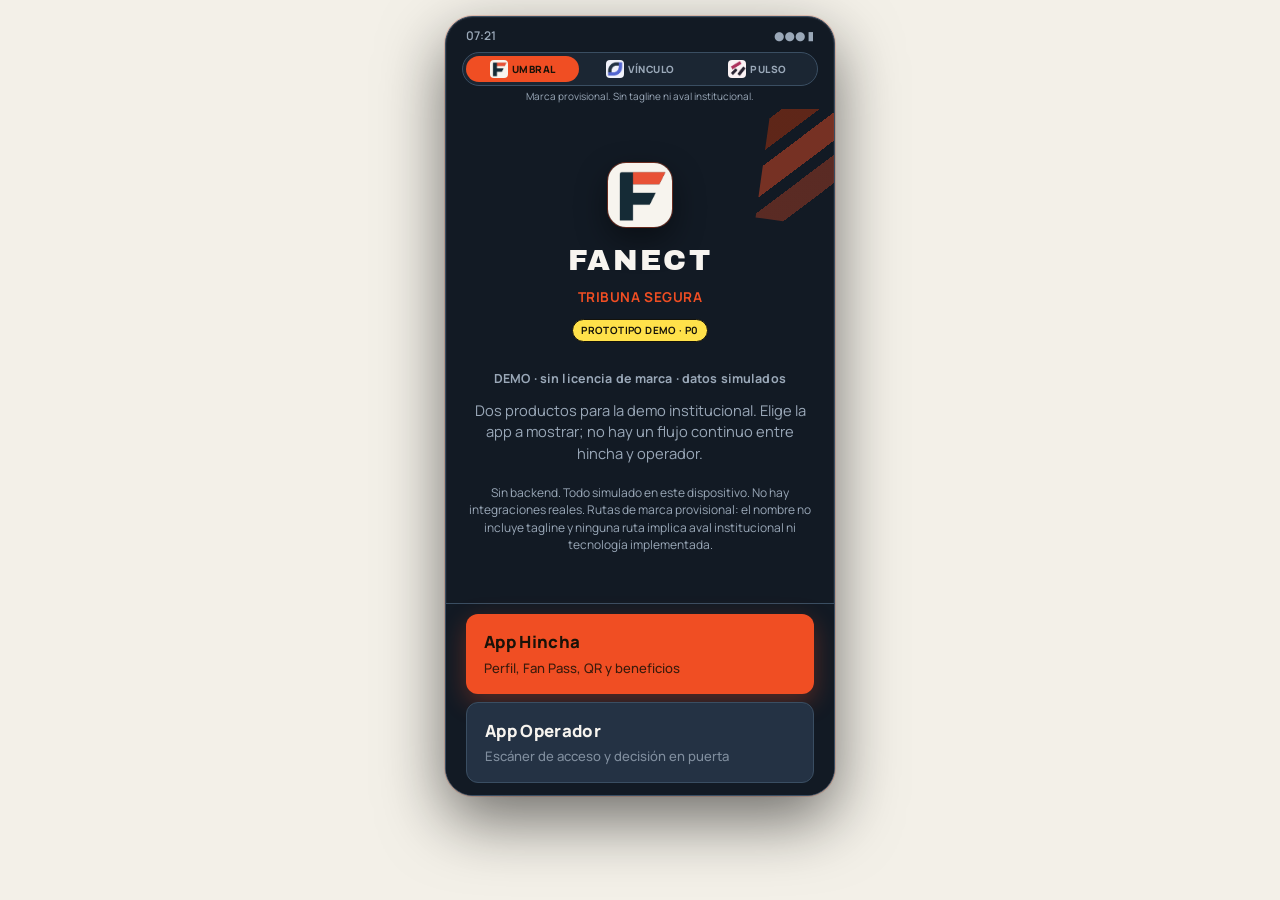
==== commit 7414f157: "Personalize the demo around Millonarios, Nacional, and simulated Quentro. Replace Club Alpha with tw" ====
--- a/index.html
+++ b/index.html
@@ -54,6 +54,7 @@
 <p class="product-name">Tribuna Segura</p>
 <span class="badge badge-sim">PROTOTIPO DEMO · P0</span>
 </div>
+<p class="hub-disclaimer">DEMO · sin licencia de marca · datos simulados</p>
 <p class="lede">Dos productos para la demo institucional. Elige la app a mostrar; no hay un flujo continuo entre hincha y operador.</p>
 <p class="footnote">Sin backend. Todo simulado en este dispositivo. No hay integraciones reales. Rutas de marca provisional: el nombre no incluye tagline y ninguna ruta implica aval institucional ni tecnología implementada.</p>
 </div>
@@ -86,7 +87,7 @@
 <p class="product-name">Tu acceso al evento</p>
 <span class="badge badge-sim">SIMULADO</span>
 </div>
-<p class="lede">Identidad digital + boleta nominativa para el Evento demo — Club Alpha.</p>
+<p class="lede" id="hinchaLede">Identidad digital + boleta nominativa para Millonarios vs Atlético Nacional (demo).</p>
 </div>
 <div id="hinchaDash" hidden>
 <div class="dash-hello">
@@ -95,7 +96,8 @@
 <span class="badge badge-sim">SIMULADO</span>
 </div>
 <h3 id="dashNombre">Hola, Andrés</h3>
-<p id="dashEvento">Evento demo — Club Alpha · Estadio Demo</p>
+<p class="club-label" id="dashClubLabel" data-club="millonarios">Evento: Millonarios</p>
+<p id="dashEvento">Millonarios vs Atlético Nacional · El Campín · Bogotá</p>
 </div>
 <div class="menu-list">
 <button type="button" class="menu-row" data-go="pase">
@@ -128,6 +130,7 @@
 </button>
 </div>
 </div>
+<p class="hint" id="hinchaPending" hidden>Hay un enlace a otro evento. En Entrada: cambia el evento y reinicia el pase.</p>
 </div>
 <div class="screen-actions" id="hinchaActionsLauncher">
 <button type="button" class="btn btn-primary btn-block" data-go="entrada">Entrar al evento</button>
@@ -147,15 +150,27 @@
 <div class="screen-body">
 <div class="event-card">
 <div class="event-badge">ACCESO POR CÓDIGO</div>
-<h3>Evento demo — Club Alpha</h3>
-<p class="muted">Estadio Demo · Bogotá · Sábado 20:00</p>
-<p class="muted small">Evento por invitación: entra con el código del organizador (no está bloqueado).</p>
+<p class="club-label" id="eventClubLabel" data-club="millonarios">Evento: Millonarios</p>
+<h3 id="eventTitle">Millonarios vs Atlético Nacional</h3>
+<p class="muted" id="eventComp">Liga BetPlay (demo)</p>
+<p class="muted" id="eventPlace">El Campín · Bogotá · Sábado 20:00</p>
+<p class="muted small">Evento por invitación (piloto FANECT) · código del organizador. SIMULADO · sin venta real · sin API Quentro.</p>
+</div>
+<div class="club-switch" role="radiogroup" aria-label="Evento de la demo">
+<button type="button" class="club-chip is-selected" role="radio" data-event="MFC-DEMO-2026" data-club="millonarios" aria-checked="true">Evento: Millonarios</button>
+<button type="button" class="club-chip" role="radio" data-event="NAC-DEMO-2026" data-club="nacional" aria-checked="false">Evento: Nacional</button>
+</div>
+<div id="eventResetWarn" class="event-reset" hidden>
+<p id="eventResetCopy">Cambia el evento y reinicia el pase.</p>
+<button type="button" class="btn btn-secondary btn-block" id="btnConfirmEvent">Cambiar evento y reiniciar pase</button>
+<button type="button" class="btn btn-ghost btn-block" id="btnCancelEvent">Mantener este evento</button>
 </div>
 <label class="field">
 <span class="field-label">Código / enlace del evento</span>
-<input type="text" id="eventCode" value="ALPHA-DEMO-2026" readonly class="input" />
-</label>
-<p class="hint"><span class="badge badge-sim">SIMULADO</span> En producción el hincha llega por link o QR del organizador.</p>
+<input type="text" id="eventCode" value="MFC-DEMO-2026" readonly class="input" />
+</label>
+<p class="hint" id="aliasHint" hidden>Deep link resuelto al evento vigente.</p>
+<p class="hint"><span class="badge badge-sim">SIMULADO</span> En producción el hincha llega por link o QR del organizador. El acceso en puerta es el QR Fanect.</p>
 </div>
 <div class="screen-actions">
 <button type="button" class="btn btn-primary btn-block" data-go="registro">Continuar al registro</button>
@@ -330,7 +345,9 @@
 <span class="badge badge-ok">ACTIVO</span>
 </div>
 <h3 id="passNombre">Andrés Demo</h3>
-<p class="muted">Evento demo — Club Alpha</p>
+<p class="club-label" id="passClubLabel" data-club="millonarios">Evento: Millonarios</p>
+<p class="muted" id="passEvento">Millonarios vs Atlético Nacional · Liga BetPlay (demo)</p>
+<p class="muted small" id="passPlace">El Campín · Bogotá · Sábado 20:00</p>
 <p class="tier-line"><span class="badge badge-ok" id="fanpassTier">Hincha verificado · Piloto</span></p>
 <div class="pass-id">FP-<span id="passId">A1B2C3</span></div>
 </div>
@@ -348,8 +365,9 @@
 <h2>Vincular boleta</h2>
 </header>
 <div class="screen-body">
-<p class="muted small"><span class="badge badge-sim">SIMULADOR</span> Elige una boleta nominativa de demo.</p>
+<p class="muted small"><span class="badge badge-sim">Quentro · simulado</span> Elige una boleta nominativa de demo.</p>
 <div class="ticket-list" id="ticketList" role="listbox" aria-label="Boletas disponibles"></div>
+<p class="hint" id="boletaHint">Sincronización simulada con Quentro (post-PoC). La tiquetera de este evento es Entradas Millonarios. FANECT no llama a una API Quentro: en la puerta el operador lee el QR Fanect.</p>
 </div>
 <div class="screen-actions">
 <button type="button" class="btn btn-primary btn-block" id="btnVincular" disabled>Vincular boleta seleccionada</button>
@@ -364,7 +382,11 @@
 <div class="screen-body">
 <div class="qr-card">
 <div class="qr-meta">
-<span id="paseSector">Tribuna Norte · Fila 12 · Asiento 08</span>
+<div class="qr-meta-copy">
+<p class="club-label" id="paseClubLabel" data-club="millonarios">Evento: Millonarios</p>
+<span id="paseSector">Lateral Norte · Fila 12 · Asiento 08</span>
+<p class="muted small" id="paseEvento">Millonarios vs Atlético Nacional · El Campín · Bogotá · Sábado 20:00</p>
+</div>
 <span class="badge badge-ok" id="paseEstado">VÁLIDO</span>
 </div>
 <div class="pase-quick">
@@ -382,7 +404,7 @@
 </div>
 <p class="mono small" id="qrPayload">qr:…</p>
 </div>
-<p class="footnote">Muestra este QR en la puerta. La validación se hace en la App Operador (producto aparte).</p>
+<p class="footnote">Muestra este QR Fanect en la puerta. Quentro no se consulta en el torniquete. La validación se hace en la App Operador.</p>
 </div>
 <div class="screen-actions">
 <button type="button" class="btn btn-secondary btn-block" id="btnRotar">Rotar QR (simulado)</button>
@@ -400,7 +422,9 @@
 <p class="kicker">Perfil y decisiones</p>
 <div class="avatar" id="perfilIniciales" aria-hidden="true">AD</div>
 <h3 id="perfilNombre">Andrés Demo</h3>
-<p class="muted small" id="perfilEvento">Evento demo — Club Alpha · Estadio Demo · Bogotá</p>
+<p class="club-label" id="perfilClubLabel" data-club="millonarios">Evento: Millonarios</p>
+<p class="muted small" id="perfilEvento">Millonarios vs Atlético Nacional · El Campín · Bogotá · Sábado 20:00</p>
+<p class="muted small" id="perfilFavorito">Club del evento demo: Millonarios FC</p>
 <div id="perfilPassBadge"><span class="badge badge-ok">FAN PASS ACTIVO</span></div>
 <p class="pass-id" id="perfilFp">FP-A1B2C3</p>
 </div>
@@ -449,12 +473,13 @@
 <div>
 <p class="kicker">Esta temporada</p>
 <h3><span id="historialCount">3</span> partidos</h3>
-<p class="muted small">Club Alpha · piloto demo</p>
+<p class="club-label" id="historialClubLabel" data-club="millonarios">Evento: Millonarios</p>
+<p class="muted small" id="historialClub">Millonarios FC · piloto demo</p>
 </div>
 <span class="badge badge-sim">SIMULADO</span>
 </div>
 <div class="history-list" id="historialList"></div>
-<p class="footnote">Asistencias de demostración del piloto. Club Alpha es ficticio; no hay un lector real detrás de estos partidos.</p>
+<p class="footnote">Asistencias de demostración. Cada fila es SIMULADO y no trae marcador oficial. Quentro no está conectado.</p>
 </div>
 <div id="historialEmpty" class="empty-card" hidden>
 <h3>Aún no hay partidos</h3>
@@ -567,15 +592,16 @@
 <div class="screen-body">
 <div class="info-card session-card">
 <div class="event-badge">SESIÓN DE PUERTA · SIMULADO</div>
+<p class="club-label" id="opClubLabel" data-club="millonarios">Evento: Millonarios</p>
 <h3>Operador Demo</h3>
 <dl class="session-meta">
-<div><dt>Puerta / gate</dt><dd>Norte A · Acceso 3</dd></div>
-<div><dt>Evento</dt><dd>Evento demo — Club Alpha</dd></div>
-<div><dt>Turno</dt><dd>20:00 – 22:30</dd></div>
+<div><dt>Puerta / gate</dt><dd id="opGate">Puerta 3 · El Campín (demo)</dd></div>
+<div><dt>Evento</dt><dd id="opEvento">Millonarios vs Atlético Nacional · MFC-DEMO-2026</dd></div>
+<div><dt>Turno</dt><dd id="opTurno">20:00 – 22:30</dd></div>
 </dl>
 <span class="badge badge-sim">SIMULADO</span>
 </div>
-<p class="muted small">Escanea el QR del hincha y registra la decisión de ingreso. Esta app es independiente del flujo hincha.</p>
+<p class="muted small">Escanea el QR Fanect del hincha y registra la decisión de ingreso. Quentro no se llama en la puerta. Esta app es independiente del flujo hincha.</p>
 </div>
 <div class="screen-actions">
 <button type="button" class="btn btn-primary btn-block" data-go="scanner">Abrir escáner</button>
--- a/styles.css
+++ b/styles.css
@@ -1305,3 +1305,109 @@
 
 .tab-item[data-nav="beneficios"].is-active,
 .tab-item[data-nav="perfil"].is-active { color: var(--brand-ink); }
+
+/* Placeholder club colors (#0B3D91 Millonarios, #0B7A3B Nacional).
+   Only .club-chip and .club-label may use them.
+   Do not paint --brand, UMBRAL|VÍNCULO|PULSO, the theme switcher,
+   --status-*, allow/deny, TTL, or DEMO · SIMULADO banners. */
+.hub-disclaimer {
+  position: relative;
+  z-index: 1;
+  margin: 8px 0 0;
+  font-size: .78rem;
+  font-weight: 700;
+  letter-spacing: .01em;
+  color: var(--muted);
+}
+.club-switch {
+  display: grid;
+  grid-template-columns: 1fr 1fr;
+  gap: 8px;
+}
+.club-chip {
+  --club: var(--text);
+  --club-ink: var(--bg);
+  appearance: none;
+  display: inline-flex;
+  align-items: center;
+  justify-content: center;
+  gap: 6px;
+  border: 1px solid var(--border);
+  background: var(--bg-card);
+  color: var(--text);
+  font: inherit;
+  font-size: .74rem;
+  font-weight: 800;
+  line-height: 1.2;
+  border-radius: 999px;
+  padding: 10px 8px;
+  cursor: pointer;
+}
+.club-chip[data-club="millonarios"] { --club: #0B3D91; --club-ink: #ffffff; }
+.club-chip[data-club="nacional"] { --club: #0B7A3B; --club-ink: #ffffff; }
+.club-chip::before {
+  content: "";
+  width: 8px;
+  height: 8px;
+  border-radius: 50%;
+  background: var(--club);
+  flex-shrink: 0;
+}
+.club-chip.is-selected {
+  background: var(--club);
+  color: var(--club-ink);
+  border-color: var(--club);
+}
+.club-chip.is-selected::before { background: var(--club-ink); }
+.club-chip.is-pending {
+  border-style: dashed;
+  border-color: var(--club);
+  color: var(--club);
+}
+.club-chip:focus-visible {
+  outline: 2px solid var(--club);
+  outline-offset: 2px;
+}
+.club-label {
+  display: inline-flex;
+  align-items: center;
+  align-self: flex-start;
+  width: fit-content;
+  font-size: .72rem;
+  font-weight: 800;
+  letter-spacing: .01em;
+  line-height: 1.2;
+  padding: 3px 8px;
+  border-radius: 999px;
+  margin: 0 0 6px;
+  border: 1px solid transparent;
+}
+.club-label[data-club="millonarios"] {
+  background: #0B3D91;
+  color: #ffffff;
+}
+.club-label[data-club="nacional"] {
+  background: #0B7A3B;
+  color: #ffffff;
+}
+.profile-hero .club-label { align-self: center; }
+.event-reset {
+  background: var(--bg-card);
+  border: 1px solid var(--border);
+  border-radius: var(--radius);
+  padding: 12px;
+  display: flex;
+  flex-direction: column;
+  gap: 8px;
+}
+.event-reset p { font-size: .85rem; }
+.qr-meta { align-items: flex-start; }
+.qr-meta-copy {
+  display: flex;
+  flex-direction: column;
+  align-items: flex-start;
+  gap: 4px;
+  min-width: 0;
+  text-align: left;
+}
+.qr-meta-copy .club-label { margin-bottom: 0; }
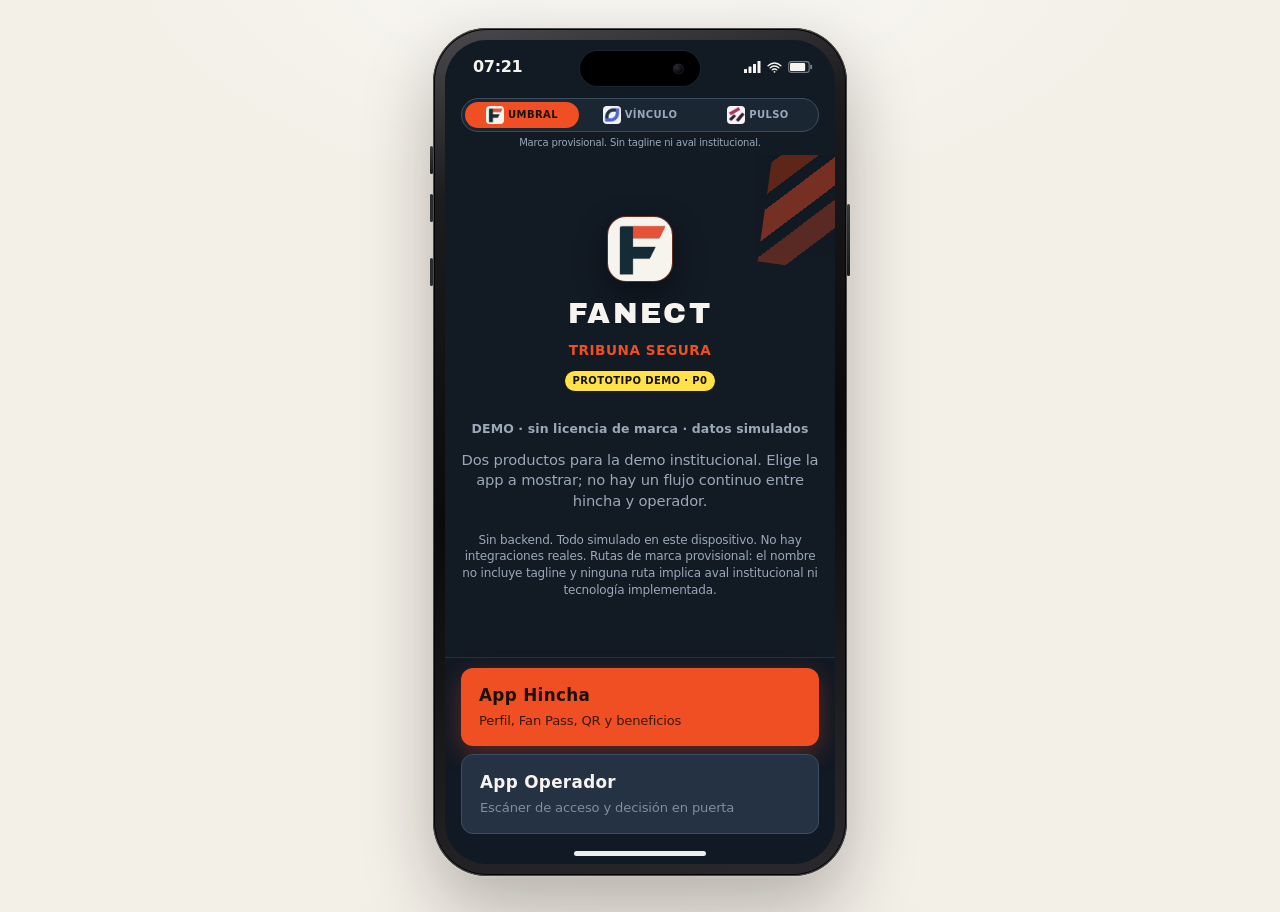
==== commit f83f46ab: "T-16: frame the desktop demo in an iPhone shell. Wrap the existing hub, Hincha, and Operador screens" ====
--- a/index.html
+++ b/index.html
@@ -18,15 +18,23 @@
 </script>
 <link rel="preconnect" href="https://fonts.googleapis.com" />
 <link rel="preconnect" href="https://fonts.gstatic.com" crossorigin />
-<link href="https://fonts.googleapis.com/css2?family=Archivo+Black&family=Manrope:wght@500;600;700;800&display=swap" rel="stylesheet" />
+<link href="https://fonts.googleapis.com/css2?family=Archivo+Black&display=swap" rel="stylesheet" />
 <link rel="stylesheet" href="styles.css" />
 </head>
 <body>
+<div class="device-stage">
+<div class="device-shell">
+<div class="device-screen">
+<div class="dynamic-island" aria-hidden="true"></div>
 <div id="app" class="phone-frame" data-app="hub">
-<!-- Status bar mock -->
+<!-- Status bar mock (iOS chrome; not a product claim) -->
 <div class="status-bar" aria-hidden="true">
-<span class="status-time" id="statusTime">16:17</span>
-<span class="status-icons">●●● ▮</span>
+<span class="status-time" id="statusTime">9:41</span>
+<span class="status-icons">
+<svg class="status-signal" viewBox="0 0 17 12" width="17" height="12" aria-hidden="true"><rect x="0" y="8" width="3" height="4" rx="0.5"/><rect x="4.5" y="5.5" width="3" height="6.5" rx="0.5"/><rect x="9" y="3" width="3" height="9" rx="0.5"/><rect x="13.5" y="0" width="3" height="12" rx="0.5"/></svg>
+<svg class="status-wifi" viewBox="0 0 16 12" width="15" height="11" aria-hidden="true"><path d="M1 4.2C3.2 2.1 5.5 1.1 8 1.1s4.8 1 7 3.1"/><path d="M3.2 6.4C4.6 5 6.2 4.3 8 4.3s3.4.7 4.8 2.1"/><path d="M5.5 8.6c.7-.7 1.6-1 2.5-1s1.8.3 2.5 1"/><circle cx="8" cy="10.7" r="1"/></svg>
+<svg class="status-battery" viewBox="0 0 27 13" width="25" height="12" aria-hidden="true"><rect class="status-battery-body" x="0.7" y="0.7" width="22.2" height="11.6" rx="2.6"/><rect x="2.15" y="2.15" width="16.4" height="8.7" rx="1.2"/><rect class="status-battery-cap" x="24" y="4.1" width="2.1" height="4.8" rx="0.7"/></svg>
+</span>
 </div>
 <div class="theme-switch">
 <div class="theme-switch-options" role="radiogroup" aria-label="Ruta de marca provisional. Sin tagline ni aval institucional.">
@@ -105,28 +113,28 @@
 <strong>Mi pase digital</strong>
 <span id="dashPaseSub">QR de ingreso del evento</span>
 </span>
-<span class="menu-chev" aria-hidden="true">→</span>
+<span class="menu-chev" aria-hidden="true">›</span>
 </button>
 <button type="button" class="menu-row" data-go="categoria">
 <span class="menu-copy">
 <strong id="dashTierTitle">Hincha verificado · Piloto</strong>
 <span id="dashTierSub">3 de 5 hacia Frecuente</span>
 </span>
-<span class="menu-chev" aria-hidden="true">→</span>
+<span class="menu-chev" aria-hidden="true">›</span>
 </button>
 <button type="button" class="menu-row" data-go="historial">
 <span class="menu-copy">
 <strong id="dashLastTitle">Última asistencia</strong>
 <span id="dashLastSub">12 sep 2026 · Tribuna Norte</span>
 </span>
-<span class="menu-chev" aria-hidden="true">→</span>
+<span class="menu-chev" aria-hidden="true">›</span>
 </button>
 <button type="button" class="menu-row" data-go="entrada">
 <span class="menu-copy">
 <strong>Entrar a otro evento</strong>
 <span>Mismo flujo con código del organizador</span>
 </span>
-<span class="menu-chev" aria-hidden="true">→</span>
+<span class="menu-chev" aria-hidden="true">›</span>
 </button>
 </div>
 </div>
@@ -445,14 +453,14 @@
 <strong>Partidos asistidos</strong>
 <span id="perfilHistorialSub">Historial de la temporada</span>
 </span>
-<span class="menu-chev" aria-hidden="true">→</span>
+<span class="menu-chev" aria-hidden="true">›</span>
 </button>
 <button type="button" class="menu-row" data-go="categoria">
 <span class="menu-copy">
 <strong>Categoría</strong>
 <span id="perfilTierLabel">Hincha verificado · Piloto</span>
 </span>
-<span class="menu-chev" aria-hidden="true">→</span>
+<span class="menu-chev" aria-hidden="true">›</span>
 </button>
 </div>
 </div>
@@ -692,6 +700,10 @@
 </button>
 </nav>
 </div>
+<div class="home-indicator" aria-hidden="true"></div>
+</div>
+</div>
+</div>
 <script src="app.js"></script>
 </body>
 </html>
--- a/styles.css
+++ b/styles.css
@@ -57,9 +57,12 @@
   --accent: var(--brand-ink);
 
   --radius: 14px;
-  --font: "Manrope", system-ui, -apple-system, "Segoe UI", Roboto, sans-serif;
+  /* UI chrome tracks SF Pro. The wordmark stays Archivo Black. */
+  --font: -apple-system, BlinkMacSystemFont, "SF Pro Text", system-ui, "Segoe UI", Roboto, "Helvetica Neue", Arial, sans-serif;
   --font-brand: "Archivo Black", "Arial Black", system-ui, sans-serif;
   --phone-w: 390px;
+  /* Cleared by the fake home indicator on desktop; real safe-area on a narrow phone. */
+  --home-inset: 18px;
 }
 
 /* VÍNCULO — fondo navy + royal / periwinkle. Text accent is the same
@@ -122,27 +125,120 @@
   color: var(--text);
   font-family: var(--font);
   font-size: 16px;
-  line-height: 1.45;
+  line-height: 1.4;
+  letter-spacing: -0.011em;
   -webkit-font-smoothing: antialiased;
   color-scheme: dark;
 }
 
 body {
-  display: flex;
+  min-height: 100dvh;
+}
+
+/* Desktop demo: centered iPhone 14/15 shell. Narrow viewports drop the bezel. */
+.device-stage {
+  min-height: 100dvh;
+  display: flex;
+  align-items: center;
   justify-content: center;
-  padding: 16px 8px 32px;
+  padding: 28px 24px 36px;
+  background:
+    radial-gradient(900px 480px at 50% -8%, rgba(255, 255, 255, 0.55), transparent 60%),
+    radial-gradient(700px 420px at 50% 115%, rgba(18, 16, 14, 0.06), transparent 55%),
+    var(--canvas);
+}
+
+.device-shell {
+  position: relative;
+  width: min(414px, calc(100vw - 48px));
+  height: min(868px, calc(100dvh - 52px));
+  padding: 12px;
+  border-radius: 54px;
+  background: linear-gradient(165deg, #4a4a4e 0%, #1c1c1f 18%, #0a0a0c 52%, #2a2a2e 100%);
+  box-shadow:
+    inset 0 0 0 1px rgba(255, 255, 255, 0.28),
+    inset 0 0 0 2px #050506,
+    0 28px 70px rgba(20, 16, 12, 0.28),
+    0 2px 0 rgba(255, 255, 255, 0.35);
+  flex-shrink: 0;
+}
+
+.device-shell::before,
+.device-shell::after {
+  content: "";
+  position: absolute;
+  width: 3px;
+  border-radius: 2px;
+  background: linear-gradient(#3a3a3e, #1a1a1c);
+  pointer-events: none;
+}
+/* Silent switch + volume. */
+.device-shell::before {
+  left: -3px;
+  top: 118px;
+  height: 28px;
+  box-shadow: 0 48px 0 #2c2c30, 0 112px 0 #2c2c30;
+}
+/* Side button. */
+.device-shell::after {
+  right: -3px;
+  top: 176px;
+  height: 72px;
+}
+
+.device-screen {
+  position: relative;
+  height: 100%;
+  border-radius: 42px;
+  overflow: hidden;
+  background: var(--bg);
+  box-shadow: inset 0 0 0 1px rgba(255, 255, 255, 0.05);
+}
+
+.dynamic-island {
+  position: absolute;
+  z-index: 40;
+  top: 11px;
+  left: 50%;
+  width: 120px;
+  height: 35px;
+  transform: translateX(-50%);
+  border-radius: 20px;
+  background: #000;
+  box-shadow: 0 0 0 1px rgba(255, 255, 255, 0.04);
+  pointer-events: none;
+}
+.dynamic-island::after {
+  content: "";
+  position: absolute;
+  right: 16px;
+  top: 50%;
+  width: 11px;
+  height: 11px;
+  transform: translateY(-50%);
+  border-radius: 50%;
+  background: radial-gradient(circle at 35% 35%, #2a2a32, #050508 62%);
+  box-shadow: inset 0 0 0 1px rgba(255, 255, 255, 0.08);
+}
+
+.home-indicator {
+  position: absolute;
+  z-index: 40;
+  left: 50%;
+  bottom: 8px;
+  width: 132px;
+  height: 5px;
+  transform: translateX(-50%);
+  border-radius: 99px;
+  background: rgba(255, 255, 255, 0.92);
+  pointer-events: none;
 }
 
 .phone-frame {
   width: 100%;
-  max-width: var(--phone-w);
-  height: min(780px, 100dvh);
-  max-height: 100dvh;
+  height: 100%;
   min-height: 0;
   background: var(--bg);
-  border: 1px solid var(--border);
-  border-radius: 28px;
-  box-shadow: 0 24px 64px rgba(0,0,0,.55), 0 0 0 1px color-mix(in srgb, var(--brand) 22%, transparent), inset 0 0 0 1px rgba(255,255,255,.04);
   display: flex;
   flex-direction: column;
   overflow: hidden;
@@ -152,11 +248,39 @@
 .status-bar {
   display: flex;
   justify-content: space-between;
-  padding: 10px 20px 4px;
-  font-size: 12px;
-  color: var(--muted);
+  align-items: center;
+  flex-shrink: 0;
+  height: 54px;
+  padding: 0 22px 0 28px;
+  color: var(--text);
+  font-size: 16px;
   font-weight: 600;
-}
+  letter-spacing: -0.02em;
+  font-variant-numeric: tabular-nums;
+  user-select: none;
+}
+.status-icons {
+  display: flex;
+  align-items: center;
+  gap: 6px;
+  color: var(--text);
+}
+.status-icons svg { display: block; fill: currentColor; }
+.status-icons svg.status-wifi {
+  fill: none;
+  stroke: currentColor;
+  stroke-width: 1.5;
+  stroke-linecap: round;
+  stroke-linejoin: round;
+}
+.status-icons svg.status-wifi circle { fill: currentColor; stroke: none; }
+.status-battery-body {
+  fill: none;
+  stroke: currentColor;
+  stroke-width: 1.2;
+  opacity: 0.45;
+}
+.status-battery-cap { opacity: 0.45; }
 
 .progress-bar {
   padding: 8px 20px 4px;
@@ -191,31 +315,66 @@
 }
 .screen.active {
   display: flex;
+  animation: ios-screen-in 200ms ease-out;
+}
+@keyframes ios-screen-in {
+  from { opacity: 0; transform: translateX(10px); }
+  to { opacity: 1; transform: none; }
+}
+@media (prefers-reduced-motion: reduce) {
+  .screen.active { animation: none; }
 }
 
 .screen-header {
   display: flex;
   align-items: center;
-  gap: 10px;
-  padding: 8px 16px 12px;
-  border-bottom: 1px solid var(--border);
+  gap: 8px;
+  min-height: 44px;
+  padding: 2px 12px 8px;
+  border-bottom: 0.5px solid color-mix(in srgb, var(--text) 12%, transparent);
+  background: color-mix(in srgb, var(--bg) 82%, transparent);
+  backdrop-filter: saturate(160%) blur(16px);
+  -webkit-backdrop-filter: saturate(160%) blur(16px);
   flex-shrink: 0;
 }
 .screen-header h2 {
-  font-size: 1.05rem;
-  font-weight: 650;
+  font-size: 17px;
+  font-weight: 600;
+  letter-spacing: -0.022em;
+  line-height: 1.15;
   flex: 1;
+  min-width: 0;
+}
+.screen-header:has(.btn-icon) {
+  display: grid;
+  grid-template-columns: 44px minmax(0, 1fr) 44px;
+  align-items: center;
+  gap: 0;
+  padding-left: 4px;
+  padding-right: 8px;
+}
+.screen-header:has(.btn-icon):has(.badge) {
+  grid-template-columns: minmax(44px, auto) minmax(0, 1fr) minmax(44px, auto);
+}
+.screen-header:has(.btn-icon) h2 {
+  grid-column: 2;
+  text-align: center;
+}
+.screen-header:has(.btn-icon) .badge {
+  grid-column: 3;
+  justify-self: end;
 }
 
 .screen-body {
   flex: 1;
   overflow-y: auto;
-  padding: 16px 20px 20px;
-  display: flex;
-  flex-direction: column;
-  gap: 14px;
+  padding: 16px 16px 20px;
+  display: flex;
+  flex-direction: column;
+  gap: 16px;
   min-height: 0;
   -webkit-overflow-scrolling: touch;
+  overscroll-behavior: contain;
 }
 .screen-body.centered {
   justify-content: center;
@@ -241,11 +400,14 @@
   display: flex;
   flex-direction: column;
   gap: 8px;
-  padding: 10px 20px 12px;
-  background: linear-gradient(180deg, transparent 0%, var(--bg) 12%), var(--bg);
-  border-top: 1px solid var(--border);
+  padding: 10px 16px 12px;
+  background: color-mix(in srgb, var(--bg) 92%, transparent);
+  border-top: 0.5px solid color-mix(in srgb, var(--text) 10%, transparent);
   position: relative;
   z-index: 2;
+}
+.phone-frame[data-app="hub"] .screen-actions {
+  padding-bottom: calc(12px + var(--home-inset));
 }
 
 .brand-block { margin-bottom: 8px; }
@@ -298,14 +460,16 @@
   appearance: none;
   border: none;
   border-radius: 12px;
-  padding: 14px 18px;
+  min-height: 50px;
+  padding: 14px 16px;
   font: inherit;
-  font-weight: 650;
+  font-weight: 600;
+  letter-spacing: -0.01em;
   cursor: pointer;
   transition: transform .12s, opacity .15s;
   text-align: center;
 }
-.btn:active { transform: scale(.98); }
+.btn:active { transform: scale(.98); opacity: .92; }
 .btn:disabled {
   opacity: .45;
   cursor: not-allowed;
@@ -334,14 +498,31 @@
 .btn-block { width: 100%; }
 .btn-icon {
   appearance: none;
-  background: var(--bg-elev);
-  border: 1px solid var(--border);
-  color: var(--text);
-  width: 36px; height: 36px;
-  border-radius: 10px;
+  background: transparent;
+  border: none;
+  color: var(--brand-ink);
+  width: 44px;
+  height: 44px;
+  border-radius: 22px;
   cursor: pointer;
-  font-size: 1.1rem;
+  font-size: 1.25rem;
+  line-height: 1;
   flex-shrink: 0;
+  display: grid;
+  place-items: center;
+}
+.btn-icon:active { opacity: .45; }
+.btn-icon[aria-label^="Volver"] {
+  font-size: 0;
+}
+.btn-icon[aria-label^="Volver"]::before {
+  content: "";
+  width: 11px;
+  height: 11px;
+  margin-left: 2px;
+  border-left: 2.25px solid currentColor;
+  border-bottom: 2.25px solid currentColor;
+  transform: rotate(45deg);
 }
 
 .badge {
@@ -409,6 +590,7 @@
   background: var(--bg-elev);
   border: 1px solid var(--border);
   border-radius: 10px;
+  min-height: 44px;
   padding: 12px 14px;
   color: var(--text);
   font: inherit;
@@ -479,12 +661,13 @@
   position: absolute;
   width: 20px; height: 20px;
   border-radius: 50%;
-  background: var(--muted);
+  background: #fff;
   top: 2px; left: 2px;
+  box-shadow: 0 1px 2px rgba(0, 0, 0, 0.28);
   transition: transform .2s;
 }
 .toggle:checked { background: var(--brand); border-color: var(--brand); }
-.toggle:checked::after { transform: translateX(18px); background: var(--on-brand); }
+.toggle:checked::after { transform: translateX(18px); background: #fff; }
 .toggle:focus-visible { outline: 2px solid var(--accent); outline-offset: 2px; }
 
 .choice-cards { display: flex; flex-direction: column; gap: 12px; }
@@ -706,15 +889,16 @@
 .tab-bar {
   display: grid;
   grid-template-columns: repeat(2, 1fr);
-  gap: 4px;
+  gap: 0;
   flex-shrink: 0;
   z-index: 5;
-  padding: 8px 12px calc(8px + env(safe-area-inset-bottom, 0px));
-  background: linear-gradient(180deg, color-mix(in srgb, var(--bg-elev) 88%, transparent), color-mix(in srgb, var(--bg) 96%, transparent));
-  border-top: 1px solid color-mix(in srgb, var(--brand) 28%, var(--border));
-  box-shadow: 0 -12px 28px rgba(0, 0, 0, 0.38);
-  backdrop-filter: blur(14px);
-  -webkit-backdrop-filter: blur(14px);
+  min-height: 49px;
+  padding: 4px 8px calc(4px + var(--home-inset));
+  background: color-mix(in srgb, var(--bg-elev) 78%, transparent);
+  border-top: 0.5px solid color-mix(in srgb, var(--text) 14%, transparent);
+  box-shadow: none;
+  backdrop-filter: saturate(180%) blur(20px);
+  -webkit-backdrop-filter: saturate(180%) blur(20px);
 }
 .tab-item {
   appearance: none;
@@ -727,79 +911,80 @@
   flex-direction: column;
   align-items: center;
   justify-content: center;
-  gap: 4px;
-  min-height: 52px;
-  padding: 6px 4px;
-  border-radius: 14px;
+  gap: 2px;
+  min-height: 48px;
+  padding: 4px 2px 2px;
+  border-radius: 0;
   position: relative;
-  transition: color .18s ease, background .18s ease, transform .12s ease;
-}
-.tab-item:active { transform: scale(0.97); }
-.tab-item::before {
-  content: "";
-  position: absolute;
-  top: 2px;
-  left: 50%;
-  width: 18px;
-  height: 3px;
-  border-radius: 99px;
-  background: transparent;
-  transform: translateX(-50%);
-  transition: background .18s ease, width .18s ease;
-}
+  transition: color .18s ease, opacity .12s ease;
+}
+.tab-item:active { opacity: .55; }
 .tab-icon {
   display: grid;
   place-items: center;
-  width: 36px;
-  height: 28px;
-  border-radius: 10px;
+  width: 28px;
+  height: 24px;
   color: inherit;
-  transition: background .18s ease, color .18s ease, box-shadow .18s ease;
 }
 .tab-label {
-  font-size: .62rem;
-  font-weight: 700;
-  letter-spacing: 0;
-  line-height: 1;
+  font-size: 10px;
+  font-weight: 500;
+  letter-spacing: 0.01em;
+  line-height: 1.1;
   white-space: nowrap;
 }
 .tab-item:hover { color: var(--text); }
-.tab-item.is-active {
+.tab-item.is-active,
+.tab-item.is-active .tab-icon {
   color: var(--brand-ink);
 }
-.tab-item.is-active::before {
-  width: 22px;
-  background: linear-gradient(90deg, var(--brand-deep), var(--brand-dim), var(--brand));
-}
-.tab-item.is-active .tab-icon {
-  background: color-mix(in srgb, var(--brand) 18%, transparent);
-  color: var(--brand-ink);
-  box-shadow: 0 0 0 1px color-mix(in srgb, var(--brand) 36%, transparent), 0 6px 16px color-mix(in srgb, var(--brand) 22%, transparent);
-}
-
-@media (max-width: 420px) {
-  body { padding: 0; }
-  .phone-frame {
-    max-width: 100%;
+
+@media (max-width: 520px) {
+  html, body { background: var(--bg); }
+  .device-stage {
+    padding: 0;
+    min-height: 100dvh;
+    background: var(--bg);
+  }
+  .device-shell {
     width: 100%;
     height: 100dvh;
     max-height: 100dvh;
-    min-height: 100dvh;
+    padding: 0;
     border-radius: 0;
-    border: none;
+    background: var(--bg);
+    box-shadow: none;
   }
-}
-
-/* Short phone viewports (~700–780px): keep home CTAs visible */
+  .device-shell::before,
+  .device-shell::after { display: none; }
+  .device-screen {
+    border-radius: 0;
+    box-shadow: none;
+  }
+  .dynamic-island,
+  .home-indicator { display: none; }
+  :root { --home-inset: env(safe-area-inset-bottom, 0px); }
+  .status-bar {
+    height: auto;
+    min-height: 28px;
+    padding: max(8px, env(safe-area-inset-top)) 16px 4px;
+    font-size: 15px;
+  }
+}
+
+/* Short desktop viewports: keep home CTAs visible inside the shell */
+@media (max-height: 780px) and (min-width: 521px) {
+  .status-bar { height: 46px; }
+  .dynamic-island { top: 8px; height: 28px; width: 104px; }
+}
 @media (max-height: 780px) {
-  .status-bar { padding: 8px 20px 2px; }
   .theme-switch { padding: 2px 12px 4px; }
   .theme-switch-note { display: none; }
   .logo-mark { width: 48px; height: 48px; margin-bottom: 8px; }
   .brand-name { font-size: 1.45rem; }
   .screen-body.home-body { gap: 10px; padding-top: 12px; }
-  .screen-actions { padding: 8px 20px 10px; gap: 8px; }
-  .btn { padding: 12px 16px; }
+  .screen-actions { padding: 8px 16px 10px; gap: 8px; }
+  .btn { padding: 12px 16px; min-height: 46px; }
 }
 
 
@@ -976,13 +1161,13 @@
 /* ——— App Hincha: perfil, historial, categoría, beneficios, privacidad ——— */
 .tab-bar.tab-bar-hincha {
   grid-template-columns: repeat(4, 1fr);
-  gap: 2px;
-  padding-left: 6px;
-  padding-right: 6px;
+  gap: 0;
+  padding-left: 2px;
+  padding-right: 2px;
 }
 .tab-bar-hincha .tab-label {
-  font-size: .58rem;
-  letter-spacing: -0.02em;
+  font-size: 10px;
+  letter-spacing: 0;
   max-width: 100%;
 }
 .tab-icon svg { display: block; }
@@ -1032,7 +1217,15 @@
 .dash-hello h3 { font-size: 1.35rem; line-height: 1.2; }
 .dash-hello p { color: var(--muted); font-size: .88rem; }
 
-.menu-list { display: flex; flex-direction: column; gap: 8px; }
+.menu-list {
+  display: flex;
+  flex-direction: column;
+  gap: 0;
+  background: var(--bg-card);
+  border: 0.5px solid var(--border);
+  border-radius: 12px;
+  overflow: hidden;
+}
 .menu-row {
   appearance: none;
   width: 100%;
@@ -1040,17 +1233,20 @@
   align-items: center;
   justify-content: space-between;
   gap: 10px;
-  background: var(--bg-card);
-  border: 1px solid var(--border);
-  border-radius: 12px;
-  padding: 12px 14px;
+  background: transparent;
+  border: none;
+  border-bottom: 0.5px solid color-mix(in srgb, var(--text) 12%, transparent);
+  border-radius: 0;
+  min-height: 52px;
+  padding: 10px 16px;
   color: inherit;
   font: inherit;
   cursor: pointer;
   text-align: left;
 }
-.menu-row:hover { border-color: var(--brand-ink); }
-.menu-row:active { transform: scale(.99); }
+.menu-row:last-child { border-bottom: none; }
+.menu-row:hover { background: color-mix(in srgb, var(--text) 5%, transparent); }
+.menu-row:active { background: color-mix(in srgb, var(--text) 9%, transparent); }
 .menu-copy {
   flex: 1;
   min-width: 0;
@@ -1058,9 +1254,9 @@
   flex-direction: column;
   gap: 2px;
 }
-.menu-copy strong { font-size: .92rem; line-height: 1.25; }
+.menu-copy strong { font-size: .92rem; font-weight: 600; line-height: 1.25; letter-spacing: -0.01em; }
 .menu-copy span { color: var(--muted); font-size: .76rem; }
-.menu-chev { color: var(--brand-ink); font-weight: 800; flex-shrink: 0; }
+.menu-chev { color: var(--muted); font-weight: 400; font-size: 1.25rem; line-height: 1; flex-shrink: 0; }
 .pase-quick {
   display: grid;
   grid-template-columns: 1.5fr 0.9fr;
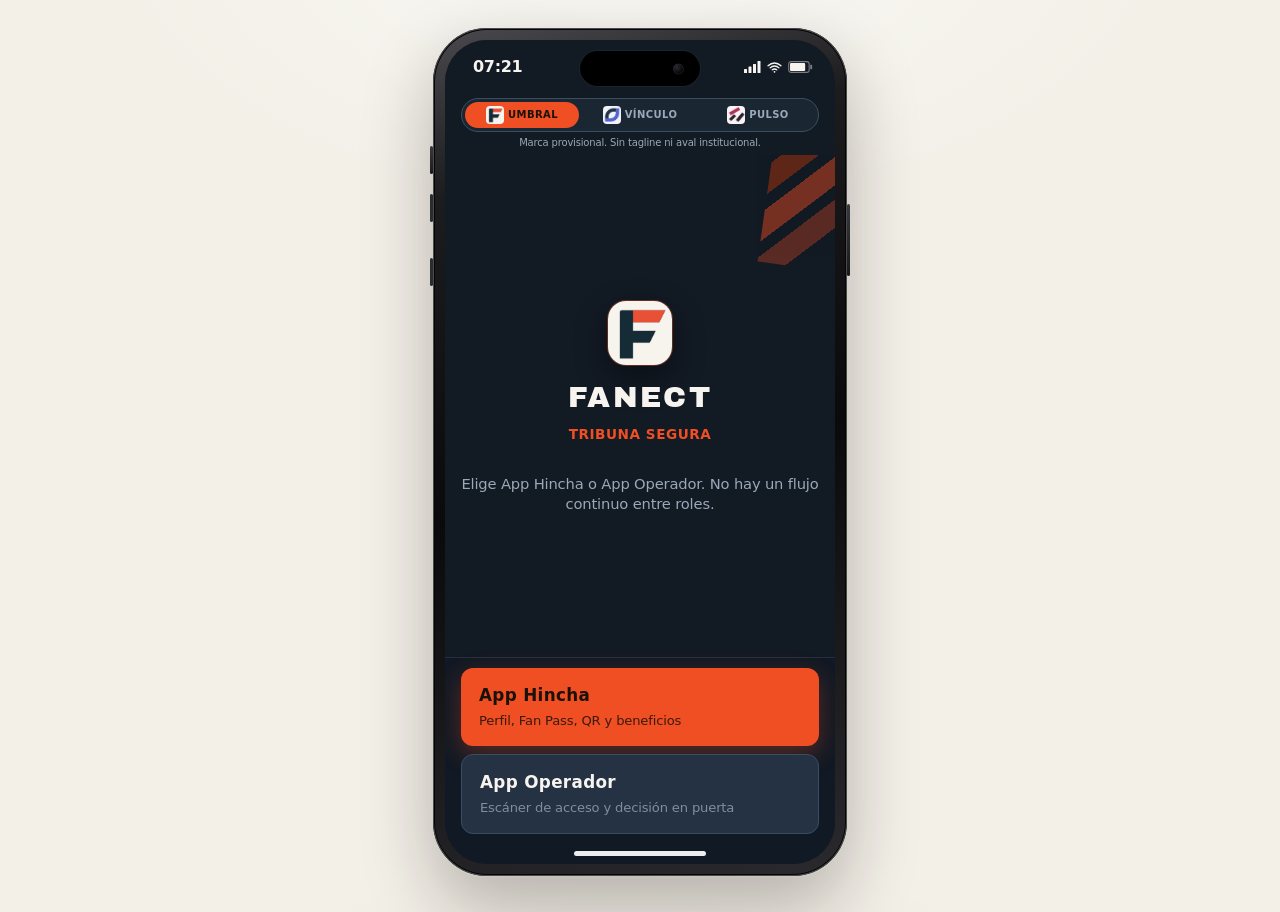
==== commit 91d8fbd5: "Remove visible DEMO, prototype, and simulation copy Partners already know this is a walkthrough. Str" ====
--- a/index.html
+++ b/index.html
@@ -4,7 +4,7 @@
 <meta charset="UTF-8" />
 <meta name="viewport" content="width=device-width, initial-scale=1, maximum-scale=1, user-scalable=no, viewport-fit=cover" />
 <meta name="theme-color" content="#121a24" />
-<title>FANECT — Tribuna Segura · prototipo</title>
+<title>FANECT — Tribuna Segura</title>
 <script>
 /* Default theme is umbral. Restore the last route before CSS paints. */
 (function () {
@@ -27,7 +27,7 @@
 <div class="device-screen">
 <div class="dynamic-island" aria-hidden="true"></div>
 <div id="app" class="phone-frame" data-app="hub">
-<!-- Status bar mock (iOS chrome; not a product claim) -->
+<!-- Status bar (iOS chrome; not a product claim) -->
 <div class="status-bar" aria-hidden="true">
 <span class="status-time" id="statusTime">9:41</span>
 <span class="status-icons">
@@ -49,7 +49,7 @@
 <div class="progress-track"><div class="progress-fill" id="progressFill"></div></div>
 <span class="progress-label" id="progressLabel">Paso 1 de 8</span>
 </div>
-<!-- SCREEN: Hub (demo entry) -->
+<!-- SCREEN: Hub -->
 <section id="screen-hub" class="screen active" data-screen="hub">
 <div class="screen-body centered home-body">
 <div class="brand-block">
@@ -60,11 +60,8 @@
 </div>
 <h1 class="brand-name">FANECT</h1>
 <p class="product-name">Tribuna Segura</p>
-<span class="badge badge-sim">PROTOTIPO DEMO · P0</span>
-</div>
-<p class="hub-disclaimer">DEMO · sin licencia de marca · datos simulados</p>
-<p class="lede">Dos productos para la demo institucional. Elige la app a mostrar; no hay un flujo continuo entre hincha y operador.</p>
-<p class="footnote">Sin backend. Todo simulado en este dispositivo. No hay integraciones reales. Rutas de marca provisional: el nombre no incluye tagline y ninguna ruta implica aval institucional ni tecnología implementada.</p>
+</div>
+<p class="lede">Elige App Hincha o App Operador. No hay un flujo continuo entre roles.</p>
 </div>
 <div class="screen-actions">
 <button type="button" class="btn btn-primary btn-block hub-card-btn" data-go="hincha-home">
@@ -93,15 +90,13 @@
 </div>
 <h1 class="brand-name brand-name-sm">FANECT</h1>
 <p class="product-name">Tu acceso al evento</p>
-<span class="badge badge-sim">SIMULADO</span>
-</div>
-<p class="lede" id="hinchaLede">Identidad digital + boleta nominativa para Millonarios vs Atlético Nacional (demo).</p>
+</div>
+<p class="lede" id="hinchaLede">Identidad digital + boleta nominativa para Millonarios vs Atlético Nacional.</p>
 </div>
 <div id="hinchaDash" hidden>
 <div class="dash-hello">
 <div class="dash-kicker-row">
 <span class="kicker">Tu hincha</span>
-<span class="badge badge-sim">SIMULADO</span>
 </div>
 <h3 id="dashNombre">Hola, Andrés</h3>
 <p class="club-label" id="dashClubLabel" data-club="millonarios">Evento: Millonarios</p>
@@ -160,11 +155,11 @@
 <div class="event-badge">ACCESO POR CÓDIGO</div>
 <p class="club-label" id="eventClubLabel" data-club="millonarios">Evento: Millonarios</p>
 <h3 id="eventTitle">Millonarios vs Atlético Nacional</h3>
-<p class="muted" id="eventComp">Liga BetPlay (demo)</p>
+<p class="muted" id="eventComp">Liga BetPlay</p>
 <p class="muted" id="eventPlace">El Campín · Bogotá · Sábado 20:00</p>
-<p class="muted small">Evento por invitación (piloto FANECT) · código del organizador. SIMULADO · sin venta real · sin API Quentro.</p>
-</div>
-<div class="club-switch" role="radiogroup" aria-label="Evento de la demo">
+<p class="muted small">Evento por invitación (piloto FANECT) · código del organizador. Sin venta en esta pantalla · sin API Quentro.</p>
+</div>
+<div class="club-switch" role="radiogroup" aria-label="Evento">
 <button type="button" class="club-chip is-selected" role="radio" data-event="MFC-DEMO-2026" data-club="millonarios" aria-checked="true">Evento: Millonarios</button>
 <button type="button" class="club-chip" role="radio" data-event="NAC-DEMO-2026" data-club="nacional" aria-checked="false">Evento: Nacional</button>
 </div>
@@ -178,7 +173,7 @@
 <input type="text" id="eventCode" value="MFC-DEMO-2026" readonly class="input" />
 </label>
 <p class="hint" id="aliasHint" hidden>Deep link resuelto al evento vigente.</p>
-<p class="hint"><span class="badge badge-sim">SIMULADO</span> En producción el hincha llega por link o QR del organizador. El acceso en puerta es el QR Fanect.</p>
+<p class="hint">En producción el hincha llega por link o QR del organizador. El acceso en puerta es el QR Fanect.</p>
 </div>
 <div class="screen-actions">
 <button type="button" class="btn btn-primary btn-block" data-go="registro">Continuar al registro</button>
@@ -191,10 +186,10 @@
 <h2>Registro</h2>
 </header>
 <div class="screen-body">
-<p class="muted small">Datos mínimos para el piloto. Campos de demostración.</p>
+<p class="muted small">Datos mínimos para el piloto.</p>
 <label class="field">
 <span class="field-label">Nombre completo</span>
-<input type="text" id="regNombre" class="input" value="Andrés Demo" autocomplete="name" />
+<input type="text" id="regNombre" class="input" value="Andrés Díaz" autocomplete="name" />
 </label>
 <label class="field">
 <span class="field-label">Documento (CC)</span>
@@ -206,7 +201,7 @@
 </label>
 <label class="field">
 <span class="field-label">Correo</span>
-<input type="email" id="regEmail" class="input" value="demo@fanect.co" />
+<input type="email" id="regEmail" class="input" value="andres@fanect.co" />
 </label>
 </div>
 <div class="screen-actions">
@@ -257,14 +252,12 @@
 <button type="button" class="btn-icon" data-go="consentimientos" aria-label="Volver">←</button>
 <h2>Verificación de identidad</h2>
 </header>
-<p class="idv-demo-banner" role="status"><strong>DEMO · SIMULADO</strong><span>No hay integración real.</span></p>
-<div class="screen-body">
-<p class="muted small">Elige cómo verificar. En P0 la ruta biométrica es mock; la asistida no biométrica es la rama real del piloto.</p>
+<div class="screen-body">
+<p class="muted small">Elige cómo verificar. La ruta con proveedor queda para una integración posterior; la asistida no biométrica es la rama del piloto.</p>
 <div class="choice-cards">
 <button type="button" class="choice-card" id="choiceProvider">
 <span class="choice-title">Proveedor de identidad</span>
-<span class="choice-desc">Flujo mock de verificación con proveedor (futuro integrado).</span>
-<span class="badge badge-sim">SIMULADO</span>
+<span class="choice-desc">Verificación con proveedor (integración posterior).</span>
 </button>
 <button type="button" class="choice-card choice-card-accent" id="choiceAsistida">
 <span class="choice-title">Ruta asistida no biométrica</span>
@@ -280,7 +273,6 @@
 <button type="button" class="btn-icon" data-go="verificacion" aria-label="Volver">←</button>
 <h2>Ruta asistida</h2>
 </header>
-<p class="idv-demo-banner" role="status"><strong>DEMO · SIMULADO</strong><span>No hay integración real.</span></p>
 <div class="screen-body">
 <div class="info-card">
 <p><strong>Pasos del operador de verificación</strong> (sin biometría 1:N):</p>
@@ -291,11 +283,11 @@
 </ol>
 </div>
 <label class="field">
-<span class="field-label">Documento (foto) <span class="badge badge-sim">SIMULADO</span></span>
-<div class="fake-upload" id="uploadDoc">📄 Documento cargado · CC demo</div>
-</label>
-<label class="field">
-<span class="field-label">Selfie de control <span class="badge badge-sim">SIMULADO</span></span>
+<span class="field-label">Documento (foto)</span>
+<div class="fake-upload" id="uploadDoc">📄 Documento cargado · CC lista</div>
+</label>
+<label class="field">
+<span class="field-label">Selfie de control</span>
 <div class="fake-upload" id="uploadSelfie">📷 Selfie de control · lista</div>
 </label>
 <label class="field">
@@ -311,17 +303,16 @@
 <button type="button" class="btn btn-primary btn-block" id="btnAsistida">Enviar a verificación</button>
 </div>
 </section>
-<!-- 4c. Proveedor mock -->
+<!-- 4c. Proveedor de identidad -->
 <section id="screen-proveedor" class="screen" data-screen="proveedor" data-fan-step="4">
 <header class="screen-header">
 <button type="button" class="btn-icon" data-go="verificacion" aria-label="Volver">←</button>
-<h2>Proveedor (mock)</h2>
-</header>
-<p class="idv-demo-banner" role="status"><strong>DEMO · SIMULADO</strong><span>No hay integración real.</span></p>
+<h2>Proveedor de identidad</h2>
+</header>
 <div class="screen-body centered">
 <div class="spinner" id="provSpinner" aria-hidden="true"></div>
 <p id="provText">Conectando con proveedor de identidad…</p>
-<p class="hint"><span class="badge badge-sim">SIMULADO</span> No hay integración real.</p>
+<p class="hint">No hay integración real.</p>
 </div>
 </section>
 <!-- 5. Resultado verificación -->
@@ -329,7 +320,6 @@
 <header class="screen-header">
 <h2>Resultado</h2>
 </header>
-<p class="idv-demo-banner" role="status"><strong>DEMO · SIMULADO</strong><span>No hay integración real.</span></p>
 <div class="screen-body centered">
 <div class="result-icon success" aria-hidden="true">✓</div>
 <h3 id="resultadoTitulo">Identidad verificada</h3>
@@ -352,9 +342,9 @@
 <span class="pass-brand">FANECT</span>
 <span class="badge badge-ok">ACTIVO</span>
 </div>
-<h3 id="passNombre">Andrés Demo</h3>
+<h3 id="passNombre">Andrés Díaz</h3>
 <p class="club-label" id="passClubLabel" data-club="millonarios">Evento: Millonarios</p>
-<p class="muted" id="passEvento">Millonarios vs Atlético Nacional · Liga BetPlay (demo)</p>
+<p class="muted" id="passEvento">Millonarios vs Atlético Nacional · Liga BetPlay</p>
 <p class="muted small" id="passPlace">El Campín · Bogotá · Sábado 20:00</p>
 <p class="tier-line"><span class="badge badge-ok" id="fanpassTier">Hincha verificado · Piloto</span></p>
 <div class="pass-id">FP-<span id="passId">A1B2C3</span></div>
@@ -373,9 +363,9 @@
 <h2>Vincular boleta</h2>
 </header>
 <div class="screen-body">
-<p class="muted small"><span class="badge badge-sim">Quentro · simulado</span> Elige una boleta nominativa de demo.</p>
+<p class="muted small"><strong>Boleta Quentro.</strong> Elige una boleta nominativa.</p>
 <div class="ticket-list" id="ticketList" role="listbox" aria-label="Boletas disponibles"></div>
-<p class="hint" id="boletaHint">Sincronización simulada con Quentro (post-PoC). La tiquetera de este evento es Entradas Millonarios. FANECT no llama a una API Quentro: en la puerta el operador lee el QR Fanect.</p>
+<p class="hint" id="boletaHint">La boleta nominativa figura en Quentro. La tiquetera de este evento es Entradas Millonarios. FANECT no llama a una API Quentro: en la puerta el operador lee el QR Fanect.</p>
 </div>
 <div class="screen-actions">
 <button type="button" class="btn btn-primary btn-block" id="btnVincular" disabled>Vincular boleta seleccionada</button>
@@ -415,7 +405,7 @@
 <p class="footnote">Muestra este QR Fanect en la puerta. Quentro no se consulta en el torniquete. La validación se hace en la App Operador.</p>
 </div>
 <div class="screen-actions">
-<button type="button" class="btn btn-secondary btn-block" id="btnRotar">Rotar QR (simulado)</button>
+<button type="button" class="btn btn-secondary btn-block" id="btnRotar">Rotar QR</button>
 <button type="button" class="btn btn-ghost btn-block" data-go="hub">Cambiar de app</button>
 </div>
 </section>
@@ -423,16 +413,15 @@
 <section id="screen-perfil" class="screen" data-screen="perfil">
 <header class="screen-header">
 <h2>Perfil</h2>
-<span class="badge badge-sim">SIMULADO</span>
 </header>
 <div class="screen-body">
 <div class="profile-hero">
 <p class="kicker">Perfil y decisiones</p>
 <div class="avatar" id="perfilIniciales" aria-hidden="true">AD</div>
-<h3 id="perfilNombre">Andrés Demo</h3>
+<h3 id="perfilNombre">Andrés Díaz</h3>
 <p class="club-label" id="perfilClubLabel" data-club="millonarios">Evento: Millonarios</p>
 <p class="muted small" id="perfilEvento">Millonarios vs Atlético Nacional · El Campín · Bogotá · Sábado 20:00</p>
-<p class="muted small" id="perfilFavorito">Club del evento demo: Millonarios FC</p>
+<p class="muted small" id="perfilFavorito">Club del evento: Millonarios FC</p>
 <div id="perfilPassBadge"><span class="badge badge-ok">FAN PASS ACTIVO</span></div>
 <p class="pass-id" id="perfilFp">FP-A1B2C3</p>
 </div>
@@ -482,16 +471,15 @@
 <p class="kicker">Esta temporada</p>
 <h3><span id="historialCount">3</span> partidos</h3>
 <p class="club-label" id="historialClubLabel" data-club="millonarios">Evento: Millonarios</p>
-<p class="muted small" id="historialClub">Millonarios FC · piloto demo</p>
-</div>
-<span class="badge badge-sim">SIMULADO</span>
+<p class="muted small" id="historialClub">Millonarios FC · piloto</p>
+</div>
 </div>
 <div class="history-list" id="historialList"></div>
-<p class="footnote">Asistencias de demostración. Cada fila es SIMULADO y no trae marcador oficial. Quentro no está conectado.</p>
+<p class="footnote">Asistencias de la temporada. Ninguna fila trae marcador oficial. Quentro no está conectado.</p>
 </div>
 <div id="historialEmpty" class="empty-card" hidden>
 <h3>Aún no hay partidos</h3>
-<p class="muted">Activa tu Fan Pass en el evento para ver el historial simulado del piloto.</p>
+<p class="muted">Activa tu Fan Pass en el evento para ver el historial del piloto.</p>
 </div>
 </div>
 <div class="screen-actions" id="historialActionsEmpty" hidden>
@@ -506,7 +494,6 @@
 </header>
 <div class="screen-body">
 <div class="tier-card">
-<span class="badge badge-sim">SIMULADO</span>
 <p class="kicker">Categoría del piloto</p>
 <h3 id="categoriaNombre">Hincha verificado · Piloto</h3>
 <p class="muted small" id="categoriaNext">Siguiente nivel: Frecuente</p>
@@ -526,14 +513,13 @@
 <p class="field-label">Por desbloquear</p>
 <ul class="unlock-list" id="tierLocked"></ul>
 </div>
-<p class="hint">La categoría es una simulación del piloto. No es una membresía de un club real ni un puntaje de riesgo.</p>
+<p class="hint">La categoría es del piloto. No es una membresía de un club real ni un puntaje de riesgo.</p>
 </div>
 </section>
 <!-- Beneficios -->
 <section id="screen-beneficios" class="screen" data-screen="beneficios">
 <header class="screen-header">
 <h2>Más beneficios</h2>
-<span class="badge badge-sim">SIMULADO</span>
 </header>
 <div class="screen-body">
 <p class="muted small">El pase digital abre la puerta y, en el piloto, estos beneficios. Merch, contenido y apuestas quedan para después.</p>
@@ -585,7 +571,7 @@
 <input type="checkbox" id="prefRapido" class="toggle" />
 </label>
 </div>
-<p class="hint"><span class="badge badge-sim">SIMULADO</span> Estas preferencias quedan solo en este dispositivo.</p>
+<p class="hint">Estas preferencias quedan solo en este dispositivo.</p>
 </div>
 <div class="screen-actions">
 <button type="button" class="btn btn-primary btn-block" data-go="perfil">Volver al perfil</button>
@@ -599,15 +585,14 @@
 </header>
 <div class="screen-body">
 <div class="info-card session-card">
-<div class="event-badge">SESIÓN DE PUERTA · SIMULADO</div>
+<div class="event-badge">SESIÓN DE PUERTA</div>
 <p class="club-label" id="opClubLabel" data-club="millonarios">Evento: Millonarios</p>
-<h3>Operador Demo</h3>
+<h3>Operador de puerta</h3>
 <dl class="session-meta">
-<div><dt>Puerta / gate</dt><dd id="opGate">Puerta 3 · El Campín (demo)</dd></div>
+<div><dt>Puerta / gate</dt><dd id="opGate">Puerta 3 · El Campín</dd></div>
 <div><dt>Evento</dt><dd id="opEvento">Millonarios vs Atlético Nacional · MFC-DEMO-2026</dd></div>
 <div><dt>Turno</dt><dd id="opTurno">20:00 – 22:30</dd></div>
 </dl>
-<span class="badge badge-sim">SIMULADO</span>
 </div>
 <p class="muted small">Escanea el QR Fanect del hincha y registra la decisión de ingreso. Quentro no se llama en la puerta. Esta app es independiente del flujo hincha.</p>
 </div>
@@ -625,9 +610,9 @@
 <div class="screen-body">
 <div class="scanner-view">
 <div class="scanner-frame"></div>
-<p class="muted small">Vista cámara · <span class="badge badge-sim">SIMULADO</span></p>
-</div>
-<p class="field-label">Estado del QR a escanear (demo)</p>
+<p class="muted small">Vista cámara</p>
+</div>
+<p class="field-label">Estado del QR a escanear</p>
 <div class="state-grid" id="stateGrid">
 <button type="button" class="state-btn" data-qr-state="valido">Válido</button>
 <button type="button" class="state-btn" data-qr-state="usado">Usado</button>
--- a/styles.css
+++ b/styles.css
@@ -1,4 +1,4 @@
-/* FANECT / Tribuna Segura — prototipo móvil
+/* FANECT / Tribuna Segura — P0 móvil
    Brand routes (T-15), sampled from the 30 sep 2026 board
    “Fanect / tres rutas de identidad”. Default theme: umbral
    (dark fondo of route A — closest to the previous dark POC chrome).
@@ -6,7 +6,7 @@
 
    STATUS TOKENS below are constant. Do not override them inside
    [data-theme]. Allow / deny / review / expired / used / replay /
-   SIMULADO / RAMA P0 must not follow UMBRAL orange, VÍNCULO blue,
+   --status-sim-* / RAMA P0 must not follow UMBRAL orange, VÍNCULO blue,
    or PULSO magenta. */
 :root {
   /* —— Semantic status (fixed across every data-theme) —— */
@@ -135,7 +135,7 @@
   min-height: 100dvh;
 }
 
-/* Desktop demo: centered iPhone 14/15 shell. Narrow viewports drop the bezel. */
+/* Desktop: centered iPhone 14/15 shell. Narrow viewports drop the bezel. */
 .device-stage {
   min-height: 100dvh;
   display: flex;
@@ -1010,7 +1010,7 @@
 .brand-block, .home-body .lede, .home-body .footnote { position: relative; z-index: 1; }
 
 
-/* ——— Two-app demo split (T-09 / T-10 / T-11) ——— */
+/* ——— Two-app split (T-09 / T-10 / T-11) ——— */
 .tab-bar[hidden] { display: none !important; }
 
 .badge-app {
@@ -1132,32 +1132,6 @@
   color: var(--muted);
 }
 
-/* IDV overlay: yellow/black, never a KYC-green. Colors are status tokens. */
-.idv-demo-banner {
-  flex-shrink: 0;
-  margin: 0;
-  background: var(--status-sim-bg);
-  color: var(--status-sim-ink);
-  border-top: 2px solid var(--status-sim-border);
-  border-bottom: 2px solid var(--status-sim-border);
-  padding: 8px 14px;
-  text-align: center;
-  line-height: 1.3;
-}
-.idv-demo-banner strong {
-  display: block;
-  font-size: 0.78rem;
-  font-weight: 800;
-  letter-spacing: 0.08em;
-}
-.idv-demo-banner span {
-  display: block;
-  margin-top: 2px;
-  font-size: 0.72rem;
-  font-weight: 700;
-  letter-spacing: 0.01em;
-}
-
 /* ——— App Hincha: perfil, historial, categoría, beneficios, privacidad ——— */
 .tab-bar.tab-bar-hincha {
   grid-template-columns: repeat(4, 1fr);
@@ -1505,16 +1479,7 @@
 /* Placeholder club colors (#0B3D91 Millonarios, #0B7A3B Nacional).
    Only .club-chip and .club-label may use them.
    Do not paint --brand, UMBRAL|VÍNCULO|PULSO, the theme switcher,
-   --status-*, allow/deny, TTL, or DEMO · SIMULADO banners. */
-.hub-disclaimer {
-  position: relative;
-  z-index: 1;
-  margin: 8px 0 0;
-  font-size: .78rem;
-  font-weight: 700;
-  letter-spacing: .01em;
-  color: var(--muted);
-}
+   --status-*, allow/deny, TTL, or --status-sim-* (defined, not a brand accent). */
 .club-switch {
   display: grid;
   grid-template-columns: 1fr 1fr;
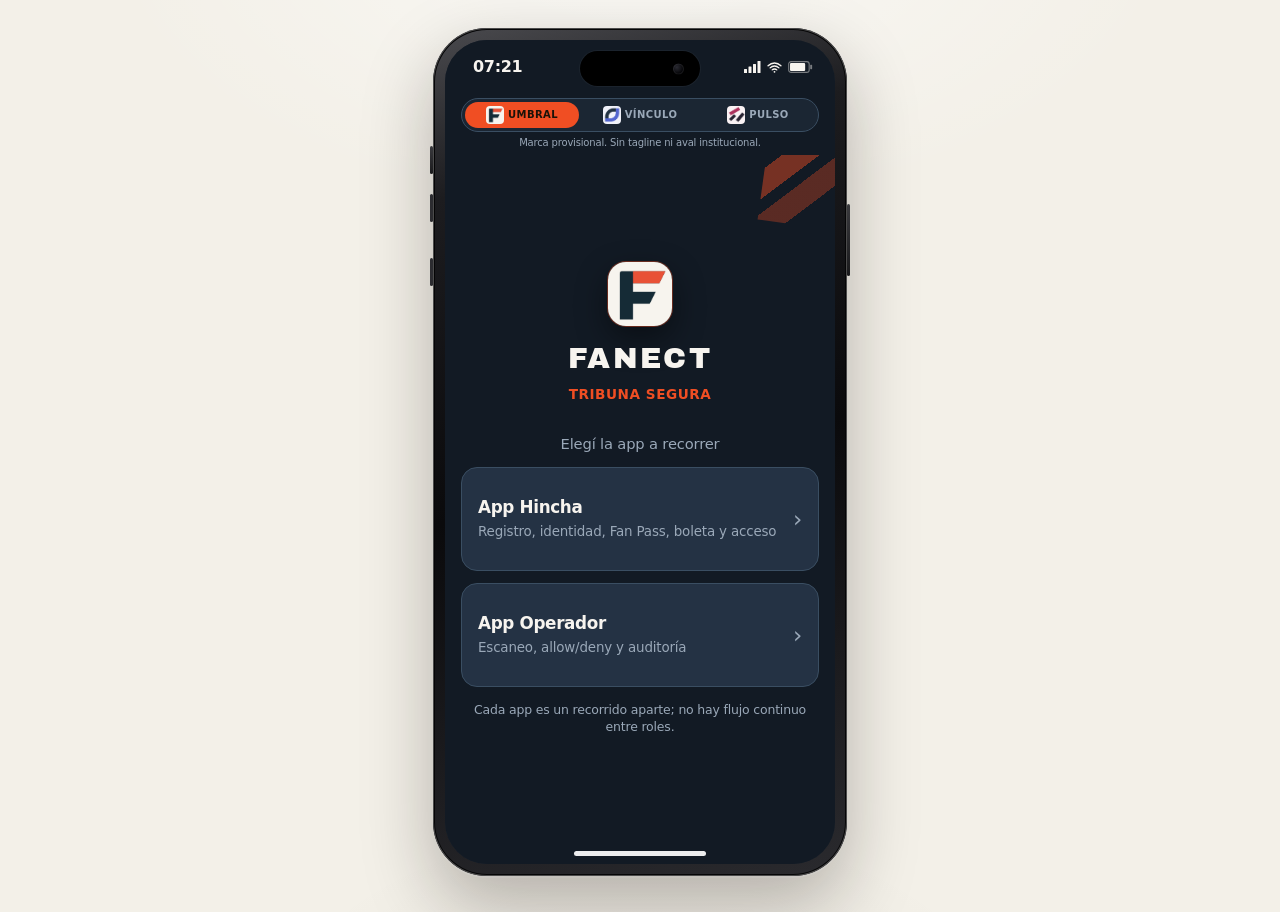
==== commit b86a008f: "Split the Pages POC into a hub and two apps. The root is only the launcher. Hincha and Operador live" ====
--- a/index.html
+++ b/index.html
@@ -1,5 +1,5 @@
 <!DOCTYPE html>
-<html lang="es" data-theme="umbral">
+<html lang="es" data-theme="umbral" data-app="hub">
 <head>
 <meta charset="UTF-8" />
 <meta name="viewport" content="width=device-width, initial-scale=1, maximum-scale=1, user-scalable=no, viewport-fit=cover" />
@@ -10,8 +10,11 @@
 (function () {
   try {
     var t = localStorage.getItem("fanect_theme");
-    if (t === "umbral" || t === "vinculo" || t === "pulso") {
+    var colors = { umbral: "#121a24", vinculo: "#0e1628", pulso: "#120c16" };
+    if (colors[t]) {
       document.documentElement.setAttribute("data-theme", t);
+      var meta = document.querySelector('meta[name="theme-color"]');
+      if (meta) meta.setAttribute("content", colors[t]);
     }
   } catch (e) {}
 })();
@@ -27,7 +30,6 @@
 <div class="device-screen">
 <div class="dynamic-island" aria-hidden="true"></div>
 <div id="app" class="phone-frame" data-app="hub">
-<!-- Status bar (iOS chrome; not a product claim) -->
 <div class="status-bar" aria-hidden="true">
 <span class="status-time" id="statusTime">9:41</span>
 <span class="status-icons">
@@ -44,12 +46,6 @@
 </div>
 <p class="theme-switch-note">Marca provisional. Sin tagline ni aval institucional.</p>
 </div>
-<!-- Progress (fan flow only) -->
-<div id="progressBar" class="progress-bar" hidden>
-<div class="progress-track"><div class="progress-fill" id="progressFill"></div></div>
-<span class="progress-label" id="progressLabel">Paso 1 de 8</span>
-</div>
-<!-- SCREEN: Hub -->
 <section id="screen-hub" class="screen active" data-screen="hub">
 <div class="screen-body centered home-body">
 <div class="brand-block">
@@ -61,634 +57,31 @@
 <h1 class="brand-name">FANECT</h1>
 <p class="product-name">Tribuna Segura</p>
 </div>
-<p class="lede">Elige App Hincha o App Operador. No hay un flujo continuo entre roles.</p>
-</div>
-<div class="screen-actions">
-<button type="button" class="btn btn-primary btn-block hub-card-btn" data-go="hincha-home">
+<p class="lede">Elegí la app a recorrer</p>
+<nav class="hub-cards" aria-label="Apps">
+<a class="hub-card" href="hincha/">
+<span class="hub-card-copy">
 <span class="hub-card-title">App Hincha</span>
-<span class="hub-card-desc">Perfil, Fan Pass, QR y beneficios</span>
-</button>
-<button type="button" class="btn btn-secondary btn-block hub-card-btn" data-go="operador-home">
+<span class="hub-card-desc">Registro, identidad, Fan Pass, boleta y acceso</span>
+</span>
+<span class="hub-card-chev" aria-hidden="true">›</span>
+</a>
+<a class="hub-card" href="operador/">
+<span class="hub-card-copy">
 <span class="hub-card-title">App Operador</span>
-<span class="hub-card-desc">Escáner de acceso y decisión en puerta</span>
-</button>
+<span class="hub-card-desc">Escaneo, allow/deny y auditoría</span>
+</span>
+<span class="hub-card-chev" aria-hidden="true">›</span>
+</a>
+</nav>
+<p class="hub-note">Cada app es un recorrido aparte; no hay flujo continuo entre roles.</p>
 </div>
 </section>
-<!-- APP HINCHA: home -->
-<section id="screen-hincha-home" class="screen" data-screen="hincha-home">
-<header class="screen-header">
-<h2>App Hincha</h2>
-<span class="badge badge-app">HINCHA</span>
-</header>
-<div class="screen-body centered home-body" id="hinchaBody">
-<div id="hinchaLauncher">
-<div class="brand-block brand-block-sm">
-<div class="logo-mark logo-mark-sm" aria-hidden="true">
-<img class="mark mark-umbral" src="assets/mark-umbral.png" alt="" width="48" height="48" />
-<img class="mark mark-vinculo" src="assets/mark-vinculo.png" alt="" width="48" height="48" />
-<img class="mark mark-pulso" src="assets/mark-pulso.png" alt="" width="48" height="48" />
-</div>
-<h1 class="brand-name brand-name-sm">FANECT</h1>
-<p class="product-name">Tu acceso al evento</p>
-</div>
-<p class="lede" id="hinchaLede">Identidad digital + boleta nominativa para Millonarios vs Atlético Nacional.</p>
-</div>
-<div id="hinchaDash" hidden>
-<div class="dash-hello">
-<div class="dash-kicker-row">
-<span class="kicker">Tu hincha</span>
-</div>
-<h3 id="dashNombre">Hola, Andrés</h3>
-<p class="club-label" id="dashClubLabel" data-club="millonarios">Evento: Millonarios</p>
-<p id="dashEvento">Millonarios vs Atlético Nacional · El Campín · Bogotá</p>
-</div>
-<div class="menu-list">
-<button type="button" class="menu-row" data-go="pase">
-<span class="menu-copy">
-<strong>Mi pase digital</strong>
-<span id="dashPaseSub">QR de ingreso del evento</span>
-</span>
-<span class="menu-chev" aria-hidden="true">›</span>
-</button>
-<button type="button" class="menu-row" data-go="categoria">
-<span class="menu-copy">
-<strong id="dashTierTitle">Hincha verificado · Piloto</strong>
-<span id="dashTierSub">3 de 5 hacia Frecuente</span>
-</span>
-<span class="menu-chev" aria-hidden="true">›</span>
-</button>
-<button type="button" class="menu-row" data-go="historial">
-<span class="menu-copy">
-<strong id="dashLastTitle">Última asistencia</strong>
-<span id="dashLastSub">12 sep 2026 · Tribuna Norte</span>
-</span>
-<span class="menu-chev" aria-hidden="true">›</span>
-</button>
-<button type="button" class="menu-row" data-go="entrada">
-<span class="menu-copy">
-<strong>Entrar a otro evento</strong>
-<span>Mismo flujo con código del organizador</span>
-</span>
-<span class="menu-chev" aria-hidden="true">›</span>
-</button>
-</div>
-</div>
-<p class="hint" id="hinchaPending" hidden>Hay un enlace a otro evento. En Entrada: cambia el evento y reinicia el pase.</p>
-</div>
-<div class="screen-actions" id="hinchaActionsLauncher">
-<button type="button" class="btn btn-primary btn-block" data-go="entrada">Entrar al evento</button>
-<button type="button" class="btn btn-ghost btn-block" data-go="hub">Cambiar de app</button>
-</div>
-<div class="screen-actions" id="hinchaActionsDash" hidden>
-<button type="button" class="btn btn-primary btn-block" data-go="pase">Ver mi pase</button>
-<button type="button" class="btn btn-ghost btn-block" data-go="hub">Cambiar de app</button>
-</div>
-</section>
-<!-- 1. Entrada evento -->
-<section id="screen-entrada" class="screen" data-screen="entrada" data-fan-step="1">
-<header class="screen-header">
-<button type="button" class="btn-icon" data-go="hincha-home" aria-label="Volver">←</button>
-<h2>Entrada al evento</h2>
-</header>
-<div class="screen-body">
-<div class="event-card">
-<div class="event-badge">ACCESO POR CÓDIGO</div>
-<p class="club-label" id="eventClubLabel" data-club="millonarios">Evento: Millonarios</p>
-<h3 id="eventTitle">Millonarios vs Atlético Nacional</h3>
-<p class="muted" id="eventComp">Liga BetPlay</p>
-<p class="muted" id="eventPlace">El Campín · Bogotá · Sábado 20:00</p>
-<p class="muted small">Evento por invitación (piloto FANECT) · código del organizador. Sin venta en esta pantalla · sin API Quentro.</p>
-</div>
-<div class="club-switch" role="radiogroup" aria-label="Evento">
-<button type="button" class="club-chip is-selected" role="radio" data-event="MFC-DEMO-2026" data-club="millonarios" aria-checked="true">Evento: Millonarios</button>
-<button type="button" class="club-chip" role="radio" data-event="NAC-DEMO-2026" data-club="nacional" aria-checked="false">Evento: Nacional</button>
-</div>
-<div id="eventResetWarn" class="event-reset" hidden>
-<p id="eventResetCopy">Cambia el evento y reinicia el pase.</p>
-<button type="button" class="btn btn-secondary btn-block" id="btnConfirmEvent">Cambiar evento y reiniciar pase</button>
-<button type="button" class="btn btn-ghost btn-block" id="btnCancelEvent">Mantener este evento</button>
-</div>
-<label class="field">
-<span class="field-label">Código / enlace del evento</span>
-<input type="text" id="eventCode" value="MFC-DEMO-2026" readonly class="input" />
-</label>
-<p class="hint" id="aliasHint" hidden>Deep link resuelto al evento vigente.</p>
-<p class="hint">En producción el hincha llega por link o QR del organizador. El acceso en puerta es el QR Fanect.</p>
-</div>
-<div class="screen-actions">
-<button type="button" class="btn btn-primary btn-block" data-go="registro">Continuar al registro</button>
-</div>
-</section>
-<!-- 2. Registro -->
-<section id="screen-registro" class="screen" data-screen="registro" data-fan-step="2">
-<header class="screen-header">
-<button type="button" class="btn-icon" data-go="entrada" aria-label="Volver">←</button>
-<h2>Registro</h2>
-</header>
-<div class="screen-body">
-<p class="muted small">Datos mínimos para el piloto.</p>
-<label class="field">
-<span class="field-label">Nombre completo</span>
-<input type="text" id="regNombre" class="input" value="Andrés Díaz" autocomplete="name" />
-</label>
-<label class="field">
-<span class="field-label">Documento (CC)</span>
-<input type="text" id="regDoc" class="input" value="1.234.567.890" inputmode="numeric" />
-</label>
-<label class="field">
-<span class="field-label">Celular</span>
-<input type="tel" id="regCel" class="input" value="300 123 4567" />
-</label>
-<label class="field">
-<span class="field-label">Correo</span>
-<input type="email" id="regEmail" class="input" value="andres@fanect.co" />
-</label>
-</div>
-<div class="screen-actions">
-<button type="button" class="btn btn-primary btn-block" id="btnRegistro">Continuar</button>
-</div>
-</section>
-<!-- 3. Consentimientos -->
-<section id="screen-consentimientos" class="screen" data-screen="consentimientos" data-fan-step="3">
-<header class="screen-header">
-<button type="button" class="btn-icon" data-go="registro" aria-label="Volver">←</button>
-<h2>Consentimientos</h2>
-</header>
-<div class="screen-body">
-<p class="muted small">Cada propósito por separado. No hay “aceptar todo”.</p>
-<div class="consent-list">
-<label class="consent-item">
-<div class="consent-text">
-<strong>Identidad</strong>
-<span>Verificar mi identidad para el Fan Pass del evento (tratamiento de datos de identificación).</span>
-</div>
-<input type="checkbox" id="consentId" class="toggle" />
-</label>
-<label class="consent-item">
-<div class="consent-text">
-<strong>Acceso al evento</strong>
-<span>Vincular boleta nominativa y generar QR de ingreso; registro de validaciones en puerta.</span>
-</div>
-<input type="checkbox" id="consentAcceso" class="toggle" />
-</label>
-<label class="consent-item">
-<div class="consent-text">
-<strong>Comunicaciones</strong>
-<span>Recibir avisos del evento y del piloto (opcional; no bloquea el acceso).</span>
-</div>
-<input type="checkbox" id="consentComms" class="toggle" />
-</label>
-</div>
-<p class="hint" id="consentHint">Debes aceptar Identidad y Acceso para continuar.</p>
-<p class="hint">Más adelante, en <button type="button" class="text-link" data-go="privacidad">Perfil → Privacidad</button>: comunicaciones y acceso rápido siguen siendo opcionales. El QR y el documento bastan para entrar.</p>
-</div>
-<div class="screen-actions">
-<button type="button" class="btn btn-primary btn-block" id="btnConsent" disabled>Continuar</button>
-</div>
-</section>
-<!-- 4. Verificación identidad -->
-<section id="screen-verificacion" class="screen" data-screen="verificacion" data-fan-step="4">
-<header class="screen-header">
-<button type="button" class="btn-icon" data-go="consentimientos" aria-label="Volver">←</button>
-<h2>Verificación de identidad</h2>
-</header>
-<div class="screen-body">
-<p class="muted small">Elige cómo verificar. La ruta con proveedor queda para una integración posterior; la asistida no biométrica es la rama del piloto.</p>
-<div class="choice-cards">
-<button type="button" class="choice-card" id="choiceProvider">
-<span class="choice-title">Proveedor de identidad</span>
-<span class="choice-desc">Verificación con proveedor (integración posterior).</span>
-</button>
-<button type="button" class="choice-card choice-card-accent" id="choiceAsistida">
-<span class="choice-title">Ruta asistida no biométrica</span>
-<span class="choice-desc">Validación manual asistida: documento + selfie de control (sin matching 1:N).</span>
-<span class="badge badge-branch">RAMA P0</span>
-</button>
-</div>
-</div>
-</section>
-<!-- 4b. Ruta asistida (branch) -->
-<section id="screen-asistida" class="screen" data-screen="asistida" data-fan-step="4">
-<header class="screen-header">
-<button type="button" class="btn-icon" data-go="verificacion" aria-label="Volver">←</button>
-<h2>Ruta asistida</h2>
-</header>
-<div class="screen-body">
-<div class="info-card">
-<p><strong>Pasos del operador de verificación</strong> (sin biometría 1:N):</p>
-<ol class="steps-list">
-<li>Captura / carga de documento (CC)</li>
-<li>Selfie de control (archivo, no matching facial)</li>
-<li>Revisión asistida por agente del piloto</li>
-</ol>
-</div>
-<label class="field">
-<span class="field-label">Documento (foto)</span>
-<div class="fake-upload" id="uploadDoc">📄 Documento cargado · CC lista</div>
-</label>
-<label class="field">
-<span class="field-label">Selfie de control</span>
-<div class="fake-upload" id="uploadSelfie">📷 Selfie de control · lista</div>
-</label>
-<label class="field">
-<span class="field-label">Estado revisión</span>
-<select id="asistidaEstado" class="input">
-<option value="pendiente">Pendiente de revisión</option>
-<option value="aprobado" selected>Aprobado por agente</option>
-<option value="rechazado">Rechazado</option>
-</select>
-</label>
-</div>
-<div class="screen-actions">
-<button type="button" class="btn btn-primary btn-block" id="btnAsistida">Enviar a verificación</button>
-</div>
-</section>
-<!-- 4c. Proveedor de identidad -->
-<section id="screen-proveedor" class="screen" data-screen="proveedor" data-fan-step="4">
-<header class="screen-header">
-<button type="button" class="btn-icon" data-go="verificacion" aria-label="Volver">←</button>
-<h2>Proveedor de identidad</h2>
-</header>
-<div class="screen-body centered">
-<div class="spinner" id="provSpinner" aria-hidden="true"></div>
-<p id="provText">Conectando con proveedor de identidad…</p>
-<p class="hint">No hay integración real.</p>
-</div>
-</section>
-<!-- 5. Resultado verificación -->
-<section id="screen-resultado" class="screen" data-screen="resultado" data-fan-step="5">
-<header class="screen-header">
-<h2>Resultado</h2>
-</header>
-<div class="screen-body centered">
-<div class="result-icon success" aria-hidden="true">✓</div>
-<h3 id="resultadoTitulo">Identidad verificada</h3>
-<p class="tier-line"><span class="badge badge-ok" id="resultadoTier">Hincha verificado · Piloto</span></p>
-<p class="muted" id="resultadoDesc">Tu identidad fue confirmada para este evento.</p>
-<div class="kv-card" id="resultadoMeta"></div>
-</div>
-<div class="screen-actions">
-<button type="button" class="btn btn-primary btn-block" data-go="fanpass">Activar Fan Pass</button>
-</div>
-</section>
-<!-- 6. Fan Pass activado -->
-<section id="screen-fanpass" class="screen" data-screen="fanpass" data-fan-step="6">
-<header class="screen-header">
-<h2>Fan Pass</h2>
-</header>
-<div class="screen-body">
-<div class="pass-card">
-<div class="pass-top">
-<span class="pass-brand">FANECT</span>
-<span class="badge badge-ok">ACTIVO</span>
-</div>
-<h3 id="passNombre">Andrés Díaz</h3>
-<p class="club-label" id="passClubLabel" data-club="millonarios">Evento: Millonarios</p>
-<p class="muted" id="passEvento">Millonarios vs Atlético Nacional · Liga BetPlay</p>
-<p class="muted small" id="passPlace">El Campín · Bogotá · Sábado 20:00</p>
-<p class="tier-line"><span class="badge badge-ok" id="fanpassTier">Hincha verificado · Piloto</span></p>
-<div class="pass-id">FP-<span id="passId">A1B2C3</span></div>
-</div>
-<p class="hint">Siguiente: vincular tu boleta nominativa al Fan Pass. Tu perfil queda en esta app.</p>
-</div>
-<div class="screen-actions">
-<button type="button" class="btn btn-primary btn-block" data-go="boleta">Vincular boleta</button>
-<button type="button" class="btn btn-secondary btn-block" data-go="perfil">Ir a mi perfil</button>
-</div>
-</section>
-<!-- 7. Vincular boleta -->
-<section id="screen-boleta" class="screen" data-screen="boleta" data-fan-step="7">
-<header class="screen-header">
-<button type="button" class="btn-icon" data-go="fanpass" aria-label="Volver">←</button>
-<h2>Vincular boleta</h2>
-</header>
-<div class="screen-body">
-<p class="muted small"><strong>Boleta Quentro.</strong> Elige una boleta nominativa.</p>
-<div class="ticket-list" id="ticketList" role="listbox" aria-label="Boletas disponibles"></div>
-<p class="hint" id="boletaHint">La boleta nominativa figura en Quentro. La tiquetera de este evento es Entradas Millonarios. FANECT no llama a una API Quentro: en la puerta el operador lee el QR Fanect.</p>
-</div>
-<div class="screen-actions">
-<button type="button" class="btn btn-primary btn-block" id="btnVincular" disabled>Vincular boleta seleccionada</button>
-</div>
-</section>
-<!-- 8. Pase + QR dinámico -->
-<section id="screen-pase" class="screen" data-screen="pase" data-fan-step="8">
-<header class="screen-header">
-<button type="button" class="btn-icon" data-go="hincha-home" aria-label="Inicio hincha">⌂</button>
-<h2>Tu pase</h2>
-</header>
-<div class="screen-body">
-<div class="qr-card">
-<div class="qr-meta">
-<div class="qr-meta-copy">
-<p class="club-label" id="paseClubLabel" data-club="millonarios">Evento: Millonarios</p>
-<span id="paseSector">Lateral Norte · Fila 12 · Asiento 08</span>
-<p class="muted small" id="paseEvento">Millonarios vs Atlético Nacional · El Campín · Bogotá · Sábado 20:00</p>
-</div>
-<span class="badge badge-ok" id="paseEstado">VÁLIDO</span>
-</div>
-<div class="pase-quick">
-<button type="button" class="pase-quick-btn" data-go="categoria">
-<span id="paseTierSub">Hincha verificado · Piloto</span>
-</button>
-<button type="button" class="pase-quick-btn" data-go="beneficios">Beneficios</button>
-</div>
-<div class="qr-box" id="qrBox" aria-label="Código QR dinámico">
-<canvas id="qrCanvas" width="200" height="200"></canvas>
-</div>
-<div class="ttl-row">
-<span>TTL del QR</span>
-<strong id="qrTtl">45 s</strong>
-</div>
-<p class="mono small" id="qrPayload">qr:…</p>
-</div>
-<p class="footnote">Muestra este QR Fanect en la puerta. Quentro no se consulta en el torniquete. La validación se hace en la App Operador.</p>
-</div>
-<div class="screen-actions">
-<button type="button" class="btn btn-secondary btn-block" id="btnRotar">Rotar QR</button>
-<button type="button" class="btn btn-ghost btn-block" data-go="hub">Cambiar de app</button>
-</div>
-</section>
-<!-- Perfil hincha -->
-<section id="screen-perfil" class="screen" data-screen="perfil">
-<header class="screen-header">
-<h2>Perfil</h2>
-</header>
-<div class="screen-body">
-<div class="profile-hero">
-<p class="kicker">Perfil y decisiones</p>
-<div class="avatar" id="perfilIniciales" aria-hidden="true">AD</div>
-<h3 id="perfilNombre">Andrés Díaz</h3>
-<p class="club-label" id="perfilClubLabel" data-club="millonarios">Evento: Millonarios</p>
-<p class="muted small" id="perfilEvento">Millonarios vs Atlético Nacional · El Campín · Bogotá · Sábado 20:00</p>
-<p class="muted small" id="perfilFavorito">Club del evento: Millonarios FC</p>
-<div id="perfilPassBadge"><span class="badge badge-ok">FAN PASS ACTIVO</span></div>
-<p class="pass-id" id="perfilFp">FP-A1B2C3</p>
-</div>
-<div class="kv-card">
-<dl>
-<dt>Documento</dt><dd id="perfilDoc">CC ···· 890</dd>
-<dt>Celular</dt><dd id="perfilCel">··· ··· 4567</dd>
-<dt>Correo</dt><dd id="perfilEmail">d•••@fanect.co</dd>
-</dl>
-</div>
-<div class="stack gap-md">
-<p class="field-label">Decisiones de datos</p>
-<div class="chip-row" id="perfilChips"></div>
-</div>
-<div class="menu-list">
-<button type="button" class="menu-row" data-go="historial">
-<span class="menu-copy">
-<strong>Partidos asistidos</strong>
-<span id="perfilHistorialSub">Historial de la temporada</span>
-</span>
-<span class="menu-chev" aria-hidden="true">›</span>
-</button>
-<button type="button" class="menu-row" data-go="categoria">
-<span class="menu-copy">
-<strong>Categoría</strong>
-<span id="perfilTierLabel">Hincha verificado · Piloto</span>
-</span>
-<span class="menu-chev" aria-hidden="true">›</span>
-</button>
-</div>
-</div>
-<div class="screen-actions">
-<button type="button" class="btn btn-primary btn-block" id="perfilCtaPase" data-go="pase">Ver mi pase</button>
-<button type="button" class="btn btn-secondary btn-block" data-go="privacidad">Editar preferencias</button>
-</div>
-</section>
-<!-- Historial de asistencia -->
-<section id="screen-historial" class="screen" data-screen="historial">
-<header class="screen-header">
-<button type="button" class="btn-icon" data-go="perfil" aria-label="Volver al perfil">←</button>
-<h2>Partidos asistidos</h2>
-</header>
-<div class="screen-body">
-<div id="historialFilled">
-<div class="season-banner">
-<div>
-<p class="kicker">Esta temporada</p>
-<h3><span id="historialCount">3</span> partidos</h3>
-<p class="club-label" id="historialClubLabel" data-club="millonarios">Evento: Millonarios</p>
-<p class="muted small" id="historialClub">Millonarios FC · piloto</p>
-</div>
-</div>
-<div class="history-list" id="historialList"></div>
-<p class="footnote">Asistencias de la temporada. Ninguna fila trae marcador oficial. Quentro no está conectado.</p>
-</div>
-<div id="historialEmpty" class="empty-card" hidden>
-<h3>Aún no hay partidos</h3>
-<p class="muted">Activa tu Fan Pass en el evento para ver el historial del piloto.</p>
-</div>
-</div>
-<div class="screen-actions" id="historialActionsEmpty" hidden>
-<button type="button" class="btn btn-primary btn-block" data-go="entrada">Entrar al evento</button>
-</div>
-</section>
-<!-- Categoría -->
-<section id="screen-categoria" class="screen" data-screen="categoria">
-<header class="screen-header">
-<button type="button" class="btn-icon" data-go="perfil" aria-label="Volver al perfil">←</button>
-<h2>Categoría</h2>
-</header>
-<div class="screen-body">
-<div class="tier-card">
-<p class="kicker">Categoría del piloto</p>
-<h3 id="categoriaNombre">Hincha verificado · Piloto</h3>
-<p class="muted small" id="categoriaNext">Siguiente nivel: Frecuente</p>
-<div class="tier-track" role="progressbar" aria-valuemin="0" aria-valuemax="5" aria-valuenow="3" id="tierBar">
-<div class="tier-fill" id="tierFill"></div>
-</div>
-<div class="tier-scale">
-<span id="tierProgressLabel">3 de 5 asistencias</span>
-<span id="tierGoalLabel">Frecuente</span>
-</div>
-</div>
-<div class="stack gap-md">
-<p class="field-label">Desbloqueados</p>
-<ul class="unlock-list" id="tierUnlocked"></ul>
-</div>
-<div class="stack gap-md">
-<p class="field-label">Por desbloquear</p>
-<ul class="unlock-list" id="tierLocked"></ul>
-</div>
-<p class="hint">La categoría es del piloto. No es una membresía de un club real ni un puntaje de riesgo.</p>
-</div>
-</section>
-<!-- Beneficios -->
-<section id="screen-beneficios" class="screen" data-screen="beneficios">
-<header class="screen-header">
-<h2>Más beneficios</h2>
-</header>
-<div class="screen-body">
-<p class="muted small">El pase digital abre la puerta y, en el piloto, estos beneficios. Merch, contenido y apuestas quedan para después.</p>
-<div class="benefit-grid" id="beneficiosGrid"></div>
-<p class="footnote">Servicios futuros: sin pagos, sin cuotas y sin club real. Los avisos dependen del permiso de comunicaciones.</p>
-</div>
-<div class="screen-actions">
-<button type="button" class="btn btn-primary btn-block" data-go="pase">Abrir QR de ingreso</button>
-<button type="button" class="btn btn-ghost btn-block" data-go="privacidad">Ajustar permisos</button>
-</div>
-</section>
-<!-- Privacidad -->
-<section id="screen-privacidad" class="screen" data-screen="privacidad">
-<header class="screen-header">
-<button type="button" class="btn-icon" data-go="perfil" aria-label="Volver al perfil">←</button>
-<h2>Privacidad</h2>
-</header>
-<div class="screen-body">
-<div class="info-card">
-<p class="kicker">Reglas claras</p>
-<h3 class="privacy-title">Datos protegidos</h3>
-<ul class="purpose-list">
-<li><strong>Acceso.</strong> Validar el ingreso y dejar constancia en puerta.</li>
-<li><strong>Identidad.</strong> Emitir el Fan Pass de este evento. Es el piloto, no un KYC bancario.</li>
-<li><strong>Comunicaciones.</strong> Avisos del evento, solo si los aceptas.</li>
-<li><strong>Acceso rápido.</strong> Atajo opcional. El QR y el documento siguen disponibles.</li>
-</ul>
-</div>
-<div class="consent-list">
-<label class="consent-item">
-<div class="consent-text">
-<strong>Datos de acceso, no publicidad</strong>
-<span id="prefNoAdsCopy">Los datos de validación en puerta no se usan para anuncios ni se venden.</span>
-</div>
-<input type="checkbox" id="prefNoAds" class="toggle" checked />
-</label>
-<label class="consent-item">
-<div class="consent-text">
-<strong>Comunicaciones</strong>
-<span id="prefCommsCopy">Avisos del evento y del piloto. Opcional: no bloquea el acceso.</span>
-</div>
-<input type="checkbox" id="prefComms" class="toggle" />
-</label>
-<label class="consent-item">
-<div class="consent-text">
-<strong>Acceso rápido</strong>
-<span id="prefRapidoCopy">Opcional. Puedes entrar con el QR, con documento en la ruta asistida, o con este atajo. Sin reconocimiento facial en la puerta.</span>
-</div>
-<input type="checkbox" id="prefRapido" class="toggle" />
-</label>
-</div>
-<p class="hint">Estas preferencias quedan solo en este dispositivo.</p>
-</div>
-<div class="screen-actions">
-<button type="button" class="btn btn-primary btn-block" data-go="perfil">Volver al perfil</button>
-</div>
-</section>
-<!-- APP OPERADOR: home -->
-<section id="screen-operador-home" class="screen" data-screen="operador-home">
-<header class="screen-header">
-<h2>App Operador</h2>
-<span class="badge badge-app badge-app-op">OPERADOR</span>
-</header>
-<div class="screen-body">
-<div class="info-card session-card">
-<div class="event-badge">SESIÓN DE PUERTA</div>
-<p class="club-label" id="opClubLabel" data-club="millonarios">Evento: Millonarios</p>
-<h3>Operador de puerta</h3>
-<dl class="session-meta">
-<div><dt>Puerta / gate</dt><dd id="opGate">Puerta 3 · El Campín</dd></div>
-<div><dt>Evento</dt><dd id="opEvento">Millonarios vs Atlético Nacional · MFC-DEMO-2026</dd></div>
-<div><dt>Turno</dt><dd id="opTurno">20:00 – 22:30</dd></div>
-</dl>
-</div>
-<p class="muted small">Escanea el QR Fanect del hincha y registra la decisión de ingreso. Quentro no se llama en la puerta. Esta app es independiente del flujo hincha.</p>
-</div>
-<div class="screen-actions">
-<button type="button" class="btn btn-primary btn-block" data-go="scanner">Abrir escáner</button>
-<button type="button" class="btn btn-ghost btn-block" data-go="hub">Cambiar de app</button>
-</div>
-</section>
-<!-- 9. Scanner -->
-<section id="screen-scanner" class="screen" data-screen="scanner">
-<header class="screen-header">
-<button type="button" class="btn-icon" data-go="operador-home" aria-label="Volver">←</button>
-<h2>Escáner de acceso</h2>
-</header>
-<div class="screen-body">
-<div class="scanner-view">
-<div class="scanner-frame"></div>
-<p class="muted small">Vista cámara</p>
-</div>
-<p class="field-label">Estado del QR a escanear</p>
-<div class="state-grid" id="stateGrid">
-<button type="button" class="state-btn" data-qr-state="valido">Válido</button>
-<button type="button" class="state-btn" data-qr-state="usado">Usado</button>
-<button type="button" class="state-btn" data-qr-state="expirado">Expirado</button>
-<button type="button" class="state-btn" data-qr-state="replay">Replay</button>
-</div>
-</div>
-<div class="screen-actions">
-<button type="button" class="btn btn-primary btn-block" id="btnScan" disabled>Escanear QR seleccionado</button>
-</div>
-</section>
-<!-- 10. Decisión -->
-<section id="screen-decision" class="screen" data-screen="decision">
-<header class="screen-header">
-<button type="button" class="btn-icon" data-go="scanner" aria-label="Volver">←</button>
-<h2>Decisión de acceso</h2>
-</header>
-<div class="screen-body centered">
-<div id="decisionBanner" class="decision-banner"></div>
-<div class="kv-card" id="decisionMeta"></div>
-</div>
-<div class="screen-actions">
-<button type="button" class="btn btn-primary btn-block" id="btnAuditoria">Ver mini auditoría</button>
-<button type="button" class="btn btn-ghost btn-block" data-go="scanner">Escanear otro</button>
-</div>
-</section>
-<!-- 11. Mini auditoría -->
-<section id="screen-auditoria" class="screen" data-screen="auditoria">
-<header class="screen-header">
-<button type="button" class="btn-icon" data-go="decision" aria-label="Volver">←</button>
-<h2>Mini auditoría</h2>
-</header>
-<div class="screen-body">
-<p class="muted small">Correlación mínima: hincha ↔ boleta ↔ QR ↔ decisión.</p>
-<div class="audit-card" id="auditCard"></div>
-</div>
-<div class="screen-actions">
-<button type="button" class="btn btn-secondary btn-block" data-go="operador-home">Volver a inicio operador</button>
-<button type="button" class="btn btn-ghost btn-block" data-go="hub">Cambiar de app</button>
-</div>
-</section>
-<!-- Tab bar: Hincha only -->
-<nav id="tabBarHincha" class="tab-bar tab-bar-hincha" aria-label="Navegación App Hincha" hidden>
-<button type="button" class="tab-item is-active" data-go="hincha-home" data-nav="hincha-home" aria-current="page">
-<span class="tab-icon" aria-hidden="true"><svg viewBox="0 0 24 24" width="18" height="18" fill="none" stroke="currentColor" stroke-width="1.8" stroke-linecap="round" stroke-linejoin="round"><path d="M4 10.5 12 4l8 6.5V20a1 1 0 0 1-1 1h-5v-6H10v6H5a1 1 0 0 1-1-1z"/></svg></span>
-<span class="tab-label">Inicio</span>
-</button>
-<button type="button" class="tab-item" data-go="pase" data-nav="pase">
-<span class="tab-icon" aria-hidden="true"><svg viewBox="0 0 24 24" width="18" height="18" fill="none" stroke="currentColor" stroke-width="1.8"><rect x="4" y="4" width="6" height="6"/><rect x="14" y="4" width="6" height="6"/><rect x="4" y="14" width="6" height="6"/><path d="M14 14h2v2h-2zM18 14h2v2h-2zM14 18h2v2h-2zM18 18h2v2h-2z"/></svg></span>
-<span class="tab-label">Pase</span>
-</button>
-<button type="button" class="tab-item" data-go="beneficios" data-nav="beneficios">
-<span class="tab-icon" aria-hidden="true"><svg viewBox="0 0 24 24" width="18" height="18" fill="none" stroke="currentColor" stroke-width="1.8" stroke-linecap="round" stroke-linejoin="round"><path d="m12 3 1.8 4.6L18.5 9l-4.7 1.4L12 15l-1.8-4.6L5.5 9l4.7-1.4z"/><path d="m18 14 .7 1.8 1.8.7-1.8.5L18 19.5l-.7-2-1.8-.5 1.8-.7z"/></svg></span>
-<span class="tab-label">Beneficios</span>
-</button>
-<button type="button" class="tab-item" data-go="perfil" data-nav="perfil">
-<span class="tab-icon" aria-hidden="true"><svg viewBox="0 0 24 24" width="18" height="18" fill="none" stroke="currentColor" stroke-width="1.8" stroke-linecap="round"><circle cx="12" cy="8" r="3.2"/><path d="M5.5 19.5c1.2-3 3.4-4.5 6.5-4.5s5.3 1.5 6.5 4.5"/></svg></span>
-<span class="tab-label">Perfil</span>
-</button>
-</nav>
-<!-- Tab bar: Operador only -->
-<nav id="tabBarOperador" class="tab-bar tab-bar-operador" aria-label="Navegación App Operador" hidden>
-<button type="button" class="tab-item" data-go="operador-home" data-nav="operador-home">
-<span class="tab-icon" aria-hidden="true">◆</span>
-<span class="tab-label">Inicio</span>
-</button>
-<button type="button" class="tab-item" data-go="scanner" data-nav="scanner">
-<span class="tab-icon" aria-hidden="true">◆</span>
-<span class="tab-label">Escáner</span>
-</button>
-</nav>
 </div>
 <div class="home-indicator" aria-hidden="true"></div>
 </div>
 </div>
 </div>
-<script src="app.js"></script>
+<script src="js/theme.js"></script>
 </body>
 </html>
--- a/styles.css
+++ b/styles.css
@@ -1026,26 +1026,120 @@
   border: 1px solid color-mix(in srgb, var(--brand) 42%, transparent);
 }
 
-.hub-card-btn {
-  display: flex;
-  flex-direction: column;
-  align-items: flex-start;
+/* Equal-weight launcher cards. Neither is primary or secondary. */
+.hub-cards {
+  display: flex;
+  flex-direction: column;
+  gap: 12px;
+  width: 100%;
+  text-align: left;
+}
+.hub-card {
+  display: flex;
+  align-items: center;
+  gap: 12px;
+  width: 100%;
+  min-height: 104px;
+  padding: 16px 16px;
+  text-decoration: none;
+  color: var(--text);
+  background: var(--bg-card);
+  border: 1px solid var(--border);
+  border-radius: 16px;
+  box-shadow: none;
+}
+.hub-card-copy {
+  display: flex;
+  flex-direction: column;
   gap: 4px;
-  text-align: left;
-  padding: 16px 18px;
+  flex: 1;
+  min-width: 0;
 }
 .hub-card-title {
   font-weight: 800;
   font-size: 1.05rem;
-  letter-spacing: .02em;
+  letter-spacing: -0.02em;
+  color: var(--text);
 }
 .hub-card-desc {
   font-weight: 500;
-  font-size: .82rem;
-  opacity: .78;
-}
-.btn-primary.hub-card-btn .hub-card-desc { color: var(--on-brand); opacity: .85; }
-.btn-secondary.hub-card-btn .hub-card-desc { color: var(--muted); }
+  font-size: .84rem;
+  line-height: 1.35;
+  color: var(--muted);
+}
+.hub-card-chev {
+  flex: none;
+  color: var(--muted);
+  font-size: 1.45rem;
+  line-height: 1;
+}
+.hub-card:hover,
+.hub-card:focus-visible {
+  border-color: color-mix(in srgb, var(--brand-ink) 65%, var(--border));
+}
+.hub-card:focus-visible {
+  outline: 2px solid var(--brand-ink);
+  outline-offset: 2px;
+}
+.hub-card:active { transform: scale(.99); }
+.hub-note {
+  margin: 2px 0 0;
+  font-size: .78rem;
+  line-height: 1.4;
+  font-weight: 500;
+  color: var(--muted);
+  text-align: center;
+}
+.phone-frame[data-app="hub"] .screen-body {
+  padding-bottom: calc(20px + var(--home-inset));
+}
+.phone-frame[data-app="hub"] .screen-body.home-body {
+  overflow-y: auto;
+}
+
+/* Discrete return to the hub. Not a role switcher. */
+.hub-return {
+  display: inline-flex;
+  align-items: center;
+  gap: 8px;
+  align-self: flex-start;
+  flex-shrink: 0;
+  margin: 0 16px 2px;
+  padding: 2px 2px 6px;
+  color: var(--muted);
+  text-decoration: none;
+  font-size: 13px;
+  font-weight: 650;
+  letter-spacing: -0.01em;
+  width: fit-content;
+}
+.hub-return:hover,
+.hub-return:focus-visible { color: var(--text); }
+.hub-return:focus-visible {
+  outline: 2px solid var(--brand-ink);
+  outline-offset: 2px;
+  border-radius: 8px;
+}
+.hub-return-mark {
+  width: 22px;
+  height: 22px;
+  border-radius: 6px;
+  overflow: hidden;
+  display: grid;
+  place-items: center;
+  background: var(--mark-plate);
+  box-shadow: 0 0 0 1px color-mix(in srgb, var(--brand) 40%, transparent);
+}
+.hub-return-mark .mark {
+  width: 100%;
+  height: 100%;
+  display: none;
+  object-fit: cover;
+  object-position: center;
+}
+html[data-theme="umbral"] .hub-return-mark .mark-umbral,
+html[data-theme="vinculo"] .hub-return-mark .mark-vinculo,
+html[data-theme="pulso"] .hub-return-mark .mark-pulso { display: block; }
 
 .brand-block-sm { margin-bottom: 4px; }
 .logo-mark-sm {
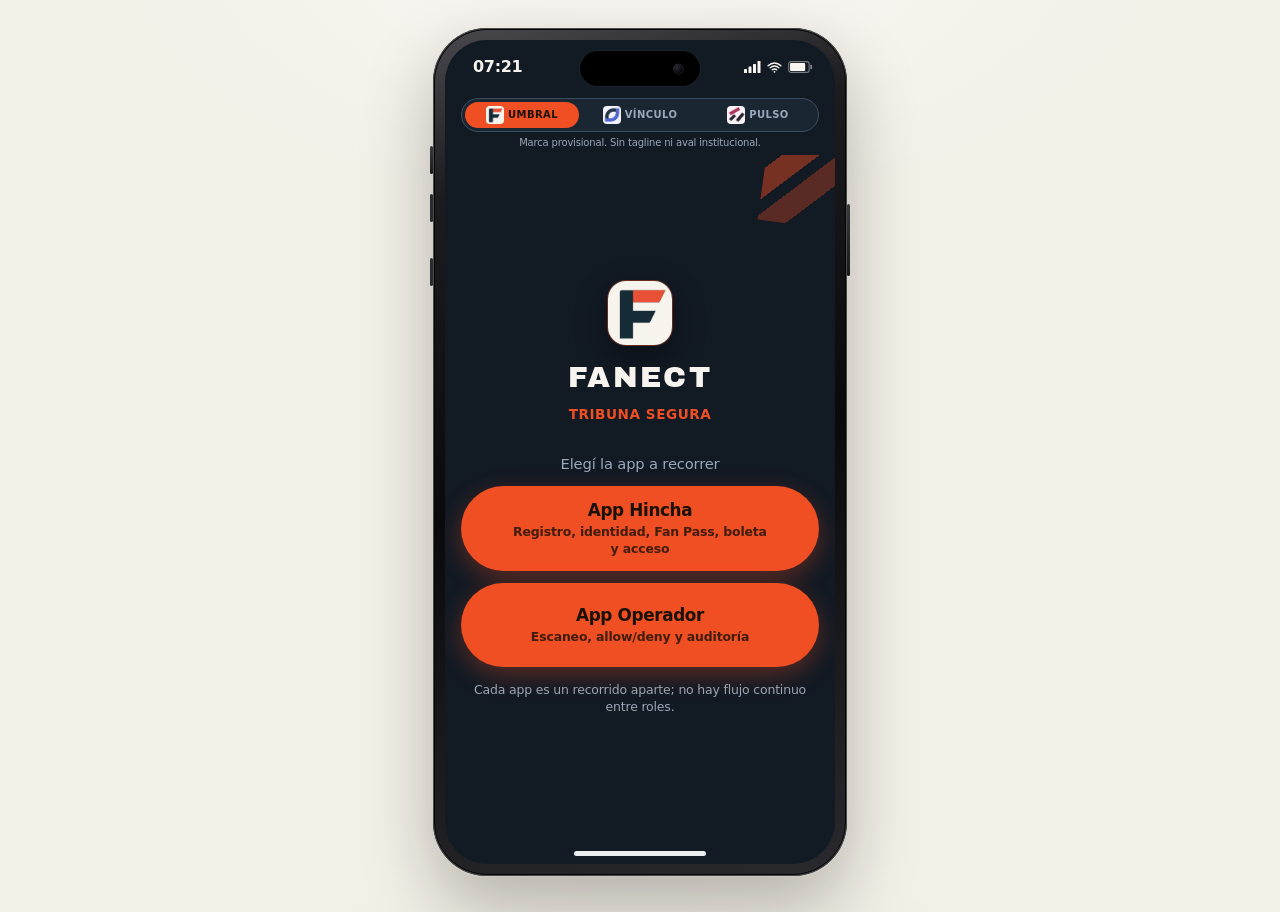
==== commit 34ef94d3: "Replace hub app cards with equal filled buttons. The hub now offers App Hincha and App Operador as m" ====
--- a/index.html
+++ b/index.html
@@ -58,20 +58,14 @@
 <p class="product-name">Tribuna Segura</p>
 </div>
 <p class="lede">Elegí la app a recorrer</p>
-<nav class="hub-cards" aria-label="Apps">
-<a class="hub-card" href="hincha/">
-<span class="hub-card-copy">
-<span class="hub-card-title">App Hincha</span>
-<span class="hub-card-desc">Registro, identidad, Fan Pass, boleta y acceso</span>
-</span>
-<span class="hub-card-chev" aria-hidden="true">›</span>
+<nav class="hub-actions" aria-label="Apps">
+<a class="btn btn-primary btn-block hub-cta" href="hincha/">
+<span class="hub-cta-title">App Hincha</span>
+<span class="hub-cta-desc">Registro, identidad, Fan Pass, boleta y acceso</span>
 </a>
-<a class="hub-card" href="operador/">
-<span class="hub-card-copy">
-<span class="hub-card-title">App Operador</span>
-<span class="hub-card-desc">Escaneo, allow/deny y auditoría</span>
-</span>
-<span class="hub-card-chev" aria-hidden="true">›</span>
+<a class="btn btn-primary btn-block hub-cta" href="operador/">
+<span class="hub-cta-title">App Operador</span>
+<span class="hub-cta-desc">Escaneo, allow/deny y auditoría</span>
 </a>
 </nav>
 <p class="hub-note">Cada app es un recorrido aparte; no hay flujo continuo entre roles.</p>
--- a/styles.css
+++ b/styles.css
@@ -1026,62 +1026,46 @@
   border: 1px solid color-mix(in srgb, var(--brand) 42%, transparent);
 }
 
-/* Equal-weight launcher cards. Neither is primary or secondary. */
-.hub-cards {
+/* Equal-weight filled pills. Same brand fill on both apps. */
+.hub-actions {
   display: flex;
   flex-direction: column;
   gap: 12px;
   width: 100%;
-  text-align: left;
-}
-.hub-card {
-  display: flex;
-  align-items: center;
-  gap: 12px;
-  width: 100%;
-  min-height: 104px;
-  padding: 16px 16px;
+  position: relative;
+  z-index: 1;
+}
+a.hub-cta {
+  display: flex;
+  flex-direction: column;
+  align-items: center;
+  justify-content: center;
+  gap: 3px;
+  min-height: 84px;
+  padding: 14px 22px;
+  border-radius: 999px;
   text-decoration: none;
-  color: var(--text);
-  background: var(--bg-card);
-  border: 1px solid var(--border);
-  border-radius: 16px;
-  box-shadow: none;
-}
-.hub-card-copy {
-  display: flex;
-  flex-direction: column;
-  gap: 4px;
-  flex: 1;
-  min-width: 0;
-}
-.hub-card-title {
+  text-align: center;
+  color: var(--on-brand);
+  line-height: 1.25;
+  white-space: normal;
+}
+.hub-cta-title {
   font-weight: 800;
   font-size: 1.05rem;
   letter-spacing: -0.02em;
-  color: var(--text);
-}
-.hub-card-desc {
-  font-weight: 500;
-  font-size: .84rem;
-  line-height: 1.35;
-  color: var(--muted);
-}
-.hub-card-chev {
-  flex: none;
-  color: var(--muted);
-  font-size: 1.45rem;
-  line-height: 1;
-}
-.hub-card:hover,
-.hub-card:focus-visible {
-  border-color: color-mix(in srgb, var(--brand-ink) 65%, var(--border));
-}
-.hub-card:focus-visible {
-  outline: 2px solid var(--brand-ink);
-  outline-offset: 2px;
-}
-.hub-card:active { transform: scale(.99); }
+}
+.hub-cta-desc {
+  font-weight: 560;
+  font-size: .78rem;
+  line-height: 1.3;
+  max-width: 30ch;
+  color: color-mix(in srgb, var(--on-brand) 82%, transparent);
+}
+a.hub-cta:focus-visible {
+  outline: 2px solid var(--on-brand);
+  outline-offset: 3px;
+}
 .hub-note {
   margin: 2px 0 0;
   font-size: .78rem;
@@ -1120,27 +1104,6 @@
   outline-offset: 2px;
   border-radius: 8px;
 }
-.hub-return-mark {
-  width: 22px;
-  height: 22px;
-  border-radius: 6px;
-  overflow: hidden;
-  display: grid;
-  place-items: center;
-  background: var(--mark-plate);
-  box-shadow: 0 0 0 1px color-mix(in srgb, var(--brand) 40%, transparent);
-}
-.hub-return-mark .mark {
-  width: 100%;
-  height: 100%;
-  display: none;
-  object-fit: cover;
-  object-position: center;
-}
-html[data-theme="umbral"] .hub-return-mark .mark-umbral,
-html[data-theme="vinculo"] .hub-return-mark .mark-vinculo,
-html[data-theme="pulso"] .hub-return-mark .mark-pulso { display: block; }
-
 .brand-block-sm { margin-bottom: 4px; }
 .logo-mark-sm {
   width: 48px; height: 48px;
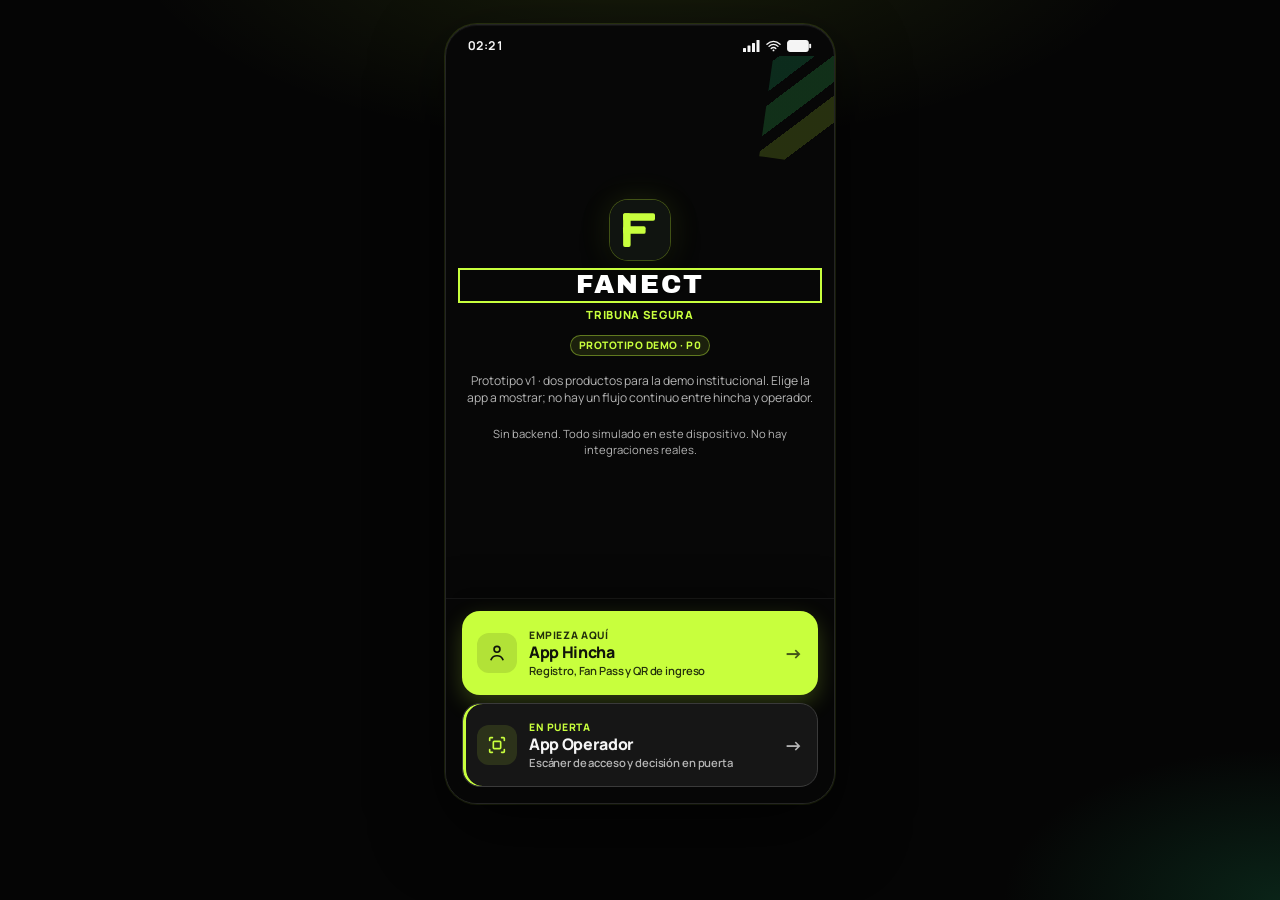
==== commit 2dc0e617: "Servir el prototipo v1 en la raíz y pulir la demo Reemplaza el P0 partido en directorios por la app " ====
--- a/index.html
+++ b/index.html
@@ -1,81 +1,480 @@
 <!DOCTYPE html>
-<html lang="es" data-theme="umbral" data-app="hub">
+<html lang="es">
 <head>
-<meta charset="UTF-8" />
-<meta name="viewport" content="width=device-width, initial-scale=1, maximum-scale=1, user-scalable=no, viewport-fit=cover" />
-<meta name="theme-color" content="#121a24" />
-<title>FANECT — Tribuna Segura</title>
-<script>
-/* Default theme is umbral. Restore the last route before CSS paints. */
-(function () {
-  try {
-    var t = localStorage.getItem("fanect_theme");
-    var colors = { umbral: "#121a24", vinculo: "#0e1628", pulso: "#120c16" };
-    if (colors[t]) {
-      document.documentElement.setAttribute("data-theme", t);
-      var meta = document.querySelector('meta[name="theme-color"]');
-      if (meta) meta.setAttribute("content", colors[t]);
-    }
-  } catch (e) {}
-})();
-</script>
-<link rel="preconnect" href="https://fonts.googleapis.com" />
-<link rel="preconnect" href="https://fonts.gstatic.com" crossorigin />
-<link href="https://fonts.googleapis.com/css2?family=Archivo+Black&display=swap" rel="stylesheet" />
-<link rel="stylesheet" href="styles.css" />
+  <meta charset="UTF-8" />
+  <meta name="viewport" content="width=device-width, initial-scale=1, viewport-fit=cover" />
+  <meta name="theme-color" content="#070707" />
+  <title>FANECT — Tribuna Segura · prototipo v1</title>
+  <link rel="preconnect" href="https://fonts.googleapis.com" />
+  <link rel="preconnect" href="https://fonts.gstatic.com" crossorigin />
+  <link href="https://fonts.googleapis.com/css2?family=Archivo+Black&family=Manrope:wght@500;600;700;800&display=swap" rel="stylesheet" />
+  <link rel="icon" href="assets/fanect-mark.svg" type="image/svg+xml" />
+  <link rel="stylesheet" href="styles/tokens.css" />
+  <link rel="stylesheet" href="styles/base.css" />
 </head>
 <body>
-<div class="device-stage">
-<div class="device-shell">
-<div class="device-screen">
-<div class="dynamic-island" aria-hidden="true"></div>
-<div id="app" class="phone-frame" data-app="hub">
-<div class="status-bar" aria-hidden="true">
-<span class="status-time" id="statusTime">9:41</span>
-<span class="status-icons">
-<svg class="status-signal" viewBox="0 0 17 12" width="17" height="12" aria-hidden="true"><rect x="0" y="8" width="3" height="4" rx="0.5"/><rect x="4.5" y="5.5" width="3" height="6.5" rx="0.5"/><rect x="9" y="3" width="3" height="9" rx="0.5"/><rect x="13.5" y="0" width="3" height="12" rx="0.5"/></svg>
-<svg class="status-wifi" viewBox="0 0 16 12" width="15" height="11" aria-hidden="true"><path d="M1 4.2C3.2 2.1 5.5 1.1 8 1.1s4.8 1 7 3.1"/><path d="M3.2 6.4C4.6 5 6.2 4.3 8 4.3s3.4.7 4.8 2.1"/><path d="M5.5 8.6c.7-.7 1.6-1 2.5-1s1.8.3 2.5 1"/><circle cx="8" cy="10.7" r="1"/></svg>
-<svg class="status-battery" viewBox="0 0 27 13" width="25" height="12" aria-hidden="true"><rect class="status-battery-body" x="0.7" y="0.7" width="22.2" height="11.6" rx="2.6"/><rect x="2.15" y="2.15" width="16.4" height="8.7" rx="1.2"/><rect class="status-battery-cap" x="24" y="4.1" width="2.1" height="4.8" rx="0.7"/></svg>
-</span>
-</div>
-<div class="theme-switch">
-<div class="theme-switch-options" role="radiogroup" aria-label="Ruta de marca provisional. Sin tagline ni aval institucional.">
-<button type="button" class="is-active" role="radio" aria-checked="true" data-theme-choice="umbral"><img class="theme-mark" src="assets/mark-umbral.png" alt="" width="18" height="18" />UMBRAL</button>
-<button type="button" role="radio" aria-checked="false" data-theme-choice="vinculo"><img class="theme-mark" src="assets/mark-vinculo.png" alt="" width="18" height="18" />VÍNCULO</button>
-<button type="button" role="radio" aria-checked="false" data-theme-choice="pulso"><img class="theme-mark" src="assets/mark-pulso.png" alt="" width="18" height="18" />PULSO</button>
-</div>
-<p class="theme-switch-note">Marca provisional. Sin tagline ni aval institucional.</p>
-</div>
-<section id="screen-hub" class="screen active" data-screen="hub">
-<div class="screen-body centered home-body">
-<div class="brand-block">
-<div class="logo-mark" aria-hidden="true">
-<img class="mark mark-umbral" src="assets/mark-umbral.png" alt="" width="64" height="64" />
-<img class="mark mark-vinculo" src="assets/mark-vinculo.png" alt="" width="64" height="64" />
-<img class="mark mark-pulso" src="assets/mark-pulso.png" alt="" width="64" height="64" />
-</div>
-<h1 class="brand-name">FANECT</h1>
-<p class="product-name">Tribuna Segura</p>
-</div>
-<p class="lede">Elegí la app a recorrer</p>
-<nav class="hub-actions" aria-label="Apps">
-<a class="btn btn-primary btn-block hub-cta" href="hincha/">
-<span class="hub-cta-title">App Hincha</span>
-<span class="hub-cta-desc">Registro, identidad, Fan Pass, boleta y acceso</span>
-</a>
-<a class="btn btn-primary btn-block hub-cta" href="operador/">
-<span class="hub-cta-title">App Operador</span>
-<span class="hub-cta-desc">Escaneo, allow/deny y auditoría</span>
-</a>
-</nav>
-<p class="hub-note">Cada app es un recorrido aparte; no hay flujo continuo entre roles.</p>
-</div>
-</section>
-</div>
-<div class="home-indicator" aria-hidden="true"></div>
-</div>
-</div>
-</div>
-<script src="js/theme.js"></script>
+  <div id="app" class="phone-frame" data-app="hub">
+    <!-- Status bar mock -->
+    <div class="status-bar" aria-hidden="true">
+      <span class="status-time" id="statusTime">16:17</span>
+      <span class="status-icons">
+        <svg class="status-signal" viewBox="0 0 17 12" width="17" height="12" aria-hidden="true"><rect x="0" y="8" width="3" height="4" rx="0.6"/><rect x="4.5" y="5.5" width="3" height="6.5" rx="0.6"/><rect x="9" y="3" width="3" height="9" rx="0.6"/><rect x="13.5" y="0" width="3" height="12" rx="0.6"/></svg>
+        <svg class="status-wifi" viewBox="0 0 16 12" width="15" height="12" aria-hidden="true"><path d="M1 4.2C3.2 2.1 5.5 1.1 8 1.1s4.8 1 7 3.1" fill="none" stroke="currentColor" stroke-width="1.4" stroke-linecap="round"/><path d="M3.2 6.4C4.6 5 6.2 4.3 8 4.3s3.4.7 4.8 2.1" fill="none" stroke="currentColor" stroke-width="1.4" stroke-linecap="round"/><path d="M5.5 8.6c.7-.7 1.6-1 2.5-1s1.8.3 2.5 1" fill="none" stroke="currentColor" stroke-width="1.4" stroke-linecap="round"/><circle cx="8" cy="10.7" r="1" fill="currentColor"/></svg>
+        <svg class="status-battery" viewBox="0 0 27 13" width="25" height="12" aria-hidden="true"><rect class="status-battery-body" x="0.7" y="0.7" width="22.2" height="11.6" rx="2.6" fill="none" stroke="currentColor" stroke-width="1.3"/><rect x="2.2" y="2.2" width="15.6" height="8.6" rx="1.2"/><rect class="status-battery-cap" x="24" y="4.1" width="2.1" height="4.8" rx="0.7"/></svg>
+      </span>
+    </div>
+
+    <!-- Progress (fan flow only) -->
+    <div id="progressBar" class="progress-bar" hidden>
+      <div class="progress-track"><div class="progress-fill" id="progressFill"></div></div>
+      <span class="progress-label" id="progressLabel">Paso 1 de 8</span>
+    </div>
+
+    <div id="globalHint" class="inline-hint" hidden aria-live="polite"></div>
+    <div id="globalError" class="inline-error" hidden role="alert"></div>
+
+    <!-- SCREEN: Hub (demo entry) -->
+    <section id="screen-hub" class="screen active" data-screen="hub" data-app-context="hub">
+      <div class="screen-body centered home-body">
+        <div class="brand-block">
+          <div class="logo-mark" aria-hidden="true">
+            <img src="assets/fanect-mark.svg" alt="" width="64" height="64" />
+          </div>
+          <h1 class="brand-name">FANECT</h1>
+          <p class="product-name">Tribuna Segura</p>
+          <span class="badge badge-sim">PROTOTIPO DEMO · P0</span>
+        </div>
+        <p class="lede">Prototipo v1 · dos productos para la demo institucional. Elige la app a mostrar; no hay un flujo continuo entre hincha y operador.</p>
+        <p class="footnote">Sin backend. Todo simulado en este dispositivo. No hay integraciones reales.</p>
+      </div>
+      <div class="screen-actions">
+        <button type="button" class="btn btn-primary btn-block hub-card-btn" data-go="hincha-home">
+          <span class="hub-card-icon" aria-hidden="true">
+            <svg viewBox="0 0 24 24" width="22" height="22" fill="none" stroke="currentColor" stroke-width="1.8" stroke-linecap="round" stroke-linejoin="round"><circle cx="12" cy="8" r="3.2"/><path d="M5.5 19.2c1.2-2.8 3.5-4.2 6.5-4.2s5.3 1.4 6.5 4.2"/></svg>
+          </span>
+          <span class="hub-card-copy">
+            <span class="hub-card-kicker">Empieza aquí</span>
+            <span class="hub-card-title">App Hincha</span>
+            <span class="hub-card-desc">Registro, Fan Pass y QR de ingreso</span>
+          </span>
+          <span class="hub-card-chevron" aria-hidden="true">→</span>
+        </button>
+        <button type="button" class="btn btn-secondary btn-block hub-card-btn" data-go="operador-home">
+          <span class="hub-card-icon" aria-hidden="true">
+            <svg viewBox="0 0 24 24" width="22" height="22" fill="none" stroke="currentColor" stroke-width="1.8" stroke-linecap="round" stroke-linejoin="round"><path d="M7 4H5a1 1 0 0 0-1 1v2M17 4h2a1 1 0 0 1 1 1v2M7 20H5a1 1 0 0 1-1-1v-2M17 20h2a1 1 0 0 0 1-1v-2"/><rect x="8" y="8" width="8" height="8" rx="1"/></svg>
+          </span>
+          <span class="hub-card-copy">
+            <span class="hub-card-kicker">En puerta</span>
+            <span class="hub-card-title">App Operador</span>
+            <span class="hub-card-desc">Escáner de acceso y decisión en puerta</span>
+          </span>
+          <span class="hub-card-chevron" aria-hidden="true">→</span>
+        </button>
+      </div>
+    </section>
+
+    <!-- APP HINCHA: home -->
+    <section id="screen-hincha-home" class="screen" data-screen="hincha-home" data-app-context="hincha">
+      <header class="screen-header">
+        <h2>App Hincha</h2>
+        <span class="badge badge-app">HINCHA</span>
+      </header>
+      <div class="screen-body centered home-body">
+        <div class="brand-block brand-block-sm">
+          <div class="logo-mark logo-mark-sm" aria-hidden="true">
+            <img src="assets/fanect-mark.svg" alt="" width="48" height="48" />
+          </div>
+          <h1 class="brand-name brand-name-sm">FANECT</h1>
+          <p class="product-name">Tu acceso al evento</p>
+          <span class="badge badge-sim">SIMULADO</span>
+        </div>
+        <p class="lede">Identidad digital + boleta nominativa para el Evento demo — Club Alpha.</p>
+      </div>
+      <div class="screen-actions">
+        <button type="button" class="btn btn-primary btn-block" data-go="entrada">Entrar al evento</button>
+        <button type="button" class="btn btn-ghost btn-block" data-go="hub">Cambiar de app</button>
+      </div>
+    </section>
+
+    <!-- 1. Entrada evento -->
+    <section id="screen-entrada" class="screen" data-screen="entrada" data-fan-step="1" data-app-context="hincha">
+      <header class="screen-header">
+        <button type="button" class="btn-icon" data-go="hincha-home" aria-label="Volver">←</button>
+        <h2>Entrada al evento</h2>
+        <span class="badge badge-app">HINCHA</span>
+      </header>
+      <div class="screen-body">
+        <div class="event-card">
+          <div class="event-badge">ACCESO POR CÓDIGO</div>
+          <h3>Evento demo — Club Alpha</h3>
+          <p class="muted">Estadio Demo · Bogotá · Sábado 20:00</p>
+          <p class="muted small">Evento por invitación: entra con el código del organizador (no está bloqueado).</p>
+        </div>
+        <label class="field">
+          <span class="field-label">Código / enlace del evento</span>
+          <input type="text" id="eventCode" value="ALPHA-DEMO-2026" readonly class="input" />
+        </label>
+        <p class="hint"><span class="badge badge-sim">SIMULADO</span> En producción el hincha llega por link o QR del organizador.</p>
+      </div>
+      <div class="screen-actions">
+        <button type="button" class="btn btn-primary btn-block" data-go="registro">Continuar al registro</button>
+      </div>
+    </section>
+
+    <!-- 2. Registro -->
+    <section id="screen-registro" class="screen" data-screen="registro" data-fan-step="2" data-app-context="hincha">
+      <header class="screen-header">
+        <button type="button" class="btn-icon" data-go="entrada" aria-label="Volver">←</button>
+        <h2>Registro</h2>
+        <span class="badge badge-app">HINCHA</span>
+      </header>
+      <form id="formRegistro" class="screen-body" novalidate>
+        <p class="muted small">Datos mínimos para el piloto. Campos de demostración.</p>
+        <label class="field">
+          <span class="field-label">Nombre completo</span>
+          <input type="text" id="regNombre" class="input" value="Andrés Demo" autocomplete="name" aria-describedby="registroError" />
+        </label>
+        <label class="field">
+          <span class="field-label">Documento (CC)</span>
+          <input type="text" id="regDoc" class="input" value="1.234.567.890" inputmode="numeric" aria-describedby="registroError" />
+        </label>
+        <label class="field">
+          <span class="field-label">Celular</span>
+          <input type="tel" id="regCel" class="input" value="300 123 4567" autocomplete="tel" aria-describedby="registroError" />
+        </label>
+        <label class="field">
+          <span class="field-label">Correo</span>
+          <input type="email" id="regEmail" class="input" value="demo@fanect.co" autocomplete="email" aria-describedby="registroError" />
+        </label>
+      </form>
+      <div id="registroError" class="inline-error" hidden role="alert"></div>
+      <div class="screen-actions">
+        <button type="submit" form="formRegistro" class="btn btn-primary btn-block" id="btnRegistro">Continuar</button>
+      </div>
+    </section>
+
+    <!-- 3. Consentimientos -->
+    <section id="screen-consentimientos" class="screen" data-screen="consentimientos" data-fan-step="3" data-app-context="hincha">
+      <header class="screen-header">
+        <button type="button" class="btn-icon" data-go="registro" aria-label="Volver">←</button>
+        <h2>Consentimientos</h2>
+        <span class="badge badge-app">HINCHA</span>
+      </header>
+      <div class="screen-body">
+        <p class="muted small">Cada propósito por separado. No hay “aceptar todo”.</p>
+        <div class="consent-list">
+          <label class="consent-item">
+            <div class="consent-text">
+              <strong>Identidad</strong>
+              <span>Verificar mi identidad para el Fan Pass del evento (tratamiento de datos de identificación).</span>
+            </div>
+            <input type="checkbox" id="consentId" class="toggle" />
+          </label>
+          <label class="consent-item">
+            <div class="consent-text">
+              <strong>Acceso al evento</strong>
+              <span>Vincular boleta nominativa y generar QR de ingreso; registro de validaciones en puerta.</span>
+            </div>
+            <input type="checkbox" id="consentAcceso" class="toggle" />
+          </label>
+          <label class="consent-item">
+            <div class="consent-text">
+              <strong>Comunicaciones</strong>
+              <span>Recibir avisos del evento y del piloto (opcional; no bloquea el acceso).</span>
+            </div>
+            <input type="checkbox" id="consentComms" class="toggle" />
+          </label>
+        </div>
+        <p class="hint" id="consentHint">Debes aceptar Identidad y Acceso para continuar.</p>
+        <div id="consentError" class="inline-error" hidden role="alert"></div>
+      </div>
+      <div class="screen-actions">
+        <button type="button" class="btn btn-primary btn-block" id="btnConsent" disabled>Continuar</button>
+      </div>
+    </section>
+
+    <!-- 4. Verificación identidad -->
+    <section id="screen-verificacion" class="screen" data-screen="verificacion" data-fan-step="4" data-app-context="hincha">
+      <header class="screen-header">
+        <button type="button" class="btn-icon" data-go="consentimientos" aria-label="Volver">←</button>
+        <h2>Verificación de identidad</h2>
+        <span class="badge badge-app">HINCHA</span>
+      </header>
+      <div class="screen-body">
+        <p class="muted small">Elige cómo verificar. En P0 la ruta biométrica es mock; la asistida no biométrica es la rama real del piloto.</p>
+        <div class="choice-cards">
+          <button type="button" class="choice-card" id="choiceProvider">
+            <span class="choice-title">Proveedor de identidad</span>
+            <span class="choice-desc">Flujo mock de verificación con proveedor (futuro integrado).</span>
+            <span class="badge badge-sim">SIMULADO</span>
+          </button>
+          <button type="button" class="choice-card choice-card-accent" id="choiceAsistida">
+            <span class="choice-title">Ruta asistida no biométrica</span>
+            <span class="choice-desc">Validación manual asistida: documento + selfie de control (sin matching 1:N).</span>
+            <span class="badge badge-ok">RAMA P0</span>
+          </button>
+        </div>
+      </div>
+    </section>
+
+    <!-- 4b. Ruta asistida (branch) -->
+    <section id="screen-asistida" class="screen" data-screen="asistida" data-fan-step="4" data-app-context="hincha">
+      <header class="screen-header">
+        <button type="button" class="btn-icon" data-go="verificacion" aria-label="Volver">←</button>
+        <h2>Ruta asistida</h2>
+        <span class="badge badge-app">HINCHA</span>
+      </header>
+      <div class="screen-body">
+        <div class="info-card">
+          <p><strong>Pasos del operador de verificación</strong> (sin biometría 1:N):</p>
+          <ol class="steps-list">
+            <li>Captura / carga de documento (CC)</li>
+            <li>Selfie de control (archivo, no matching facial)</li>
+            <li>Revisión asistida por agente del piloto</li>
+          </ol>
+        </div>
+        <label class="field">
+          <span class="field-label">Documento (foto) <span class="badge badge-sim">SIMULADO</span></span>
+          <div class="fake-upload" id="uploadDoc">📄 Documento cargado · CC demo</div>
+        </label>
+        <label class="field">
+          <span class="field-label">Selfie de control <span class="badge badge-sim">SIMULADO</span></span>
+          <div class="fake-upload" id="uploadSelfie">📷 Selfie de control · lista</div>
+        </label>
+        <label class="field">
+          <span class="field-label">Estado revisión</span>
+          <select id="asistidaEstado" class="input">
+            <option value="pendiente">Pendiente de revisión</option>
+            <option value="aprobado" selected>Aprobado por agente</option>
+            <option value="rechazado">Rechazado</option>
+          </select>
+        </label>
+      </div>
+      <div id="asistidaError" class="inline-error" hidden role="alert"></div>
+      <div class="screen-actions">
+        <button type="button" class="btn btn-primary btn-block" id="btnAsistida">Enviar a verificación</button>
+      </div>
+    </section>
+
+    <!-- 4c. Proveedor mock -->
+    <section id="screen-proveedor" class="screen" data-screen="proveedor" data-fan-step="4" data-app-context="hincha">
+      <header class="screen-header">
+        <button type="button" class="btn-icon" data-go="verificacion" aria-label="Volver">←</button>
+        <h2>Proveedor (mock)</h2>
+        <span class="badge badge-app">HINCHA</span>
+      </header>
+      <div class="screen-body centered">
+        <div class="spinner" id="provSpinner" aria-hidden="true"></div>
+        <p id="provText">Conectando con proveedor de identidad…</p>
+        <p class="hint"><span class="badge badge-sim">SIMULADO</span> No hay integración real.</p>
+      </div>
+    </section>
+
+    <!-- 5. Resultado verificación -->
+    <section id="screen-resultado" class="screen" data-screen="resultado" data-fan-step="5" data-app-context="hincha">
+      <header class="screen-header">
+        <h2>Resultado</h2>
+        <span class="badge badge-app">HINCHA</span>
+      </header>
+      <div class="screen-body centered">
+        <div class="result-icon success" aria-hidden="true">✓</div>
+        <h3 id="resultadoTitulo">Identidad verificada</h3>
+        <p class="muted" id="resultadoDesc">Tu identidad fue confirmada para este evento.</p>
+        <div class="kv-card" id="resultadoMeta"></div>
+      </div>
+      <div class="screen-actions">
+        <button type="button" class="btn btn-primary btn-block" data-go="fanpass">Activar Fan Pass</button>
+      </div>
+    </section>
+
+    <!-- 6. Fan Pass activado -->
+    <section id="screen-fanpass" class="screen" data-screen="fanpass" data-fan-step="6" data-app-context="hincha">
+      <header class="screen-header">
+        <h2>Fan Pass</h2>
+        <span class="badge badge-app">HINCHA</span>
+      </header>
+      <div class="screen-body">
+        <div class="pass-card">
+          <div class="pass-top">
+            <span class="pass-brand">FANECT</span>
+            <span class="badge badge-ok">ACTIVO</span>
+          </div>
+          <h3 id="passNombre">Andrés Demo</h3>
+          <p class="muted">Evento demo — Club Alpha</p>
+          <div class="pass-id">FP-<span id="passId">A1B2C3</span></div>
+        </div>
+        <p class="hint">Siguiente: vincular tu boleta nominativa al Fan Pass.</p>
+      </div>
+      <div class="screen-actions">
+        <button type="button" class="btn btn-primary btn-block" data-go="boleta">Vincular boleta</button>
+      </div>
+    </section>
+
+    <!-- 7. Vincular boleta -->
+    <section id="screen-boleta" class="screen" data-screen="boleta" data-fan-step="7" data-app-context="hincha">
+      <header class="screen-header">
+        <button type="button" class="btn-icon" data-go="fanpass" aria-label="Volver">←</button>
+        <h2>Vincular boleta</h2>
+        <span class="badge badge-app">HINCHA</span>
+      </header>
+      <div class="screen-body">
+        <p class="muted small"><span class="badge badge-sim">SIMULADOR</span> Elige una boleta nominativa de demo.</p>
+        <div class="ticket-list" id="ticketList" role="listbox" aria-label="Boletas disponibles"></div>
+        <div id="boletaError" class="inline-error" hidden role="alert"></div>
+      </div>
+      <div class="screen-actions">
+        <button type="button" class="btn btn-primary btn-block" id="btnVincular" disabled>Vincular boleta seleccionada</button>
+      </div>
+    </section>
+
+    <!-- 8. Pase + QR dinámico -->
+    <section id="screen-pase" class="screen" data-screen="pase" data-fan-step="8" data-app-context="hincha">
+      <header class="screen-header">
+        <button type="button" class="btn-icon" data-go="hincha-home" aria-label="Inicio hincha">⌂</button>
+        <h2>Tu pase</h2>
+        <span class="badge badge-app">HINCHA</span>
+      </header>
+      <div class="screen-body">
+        <div class="qr-card">
+          <div class="qr-meta">
+            <span id="paseSector">Tribuna Norte · Fila 12 · Asiento 08</span>
+            <span class="badge badge-ok" id="paseEstado">VÁLIDO</span>
+          </div>
+          <div class="qr-box" id="qrBox" aria-label="Código QR dinámico">
+            <canvas id="qrCanvas" width="200" height="200"></canvas>
+          </div>
+          <div class="ttl-row">
+            <span>TTL del QR</span>
+            <strong id="qrTtl">45 s</strong>
+          </div>
+          <p class="mono small" id="qrPayload">qr:…</p>
+        </div>
+        <p class="footnote">Muestra este QR en la puerta. La validación se hace en la App Operador (producto aparte).</p>
+      </div>
+      <div class="screen-actions">
+        <button type="button" class="btn btn-secondary btn-block" id="btnRotar">Rotar QR (simulado)</button>
+        <button type="button" class="btn btn-ghost btn-block" data-go="hub">Cambiar de app</button>
+      </div>
+    </section>
+
+    <!-- APP OPERADOR: home -->
+    <section id="screen-operador-home" class="screen" data-screen="operador-home" data-app-context="operador">
+      <header class="screen-header">
+        <h2>App Operador</h2>
+        <span class="badge badge-app badge-app-op">OPERADOR</span>
+      </header>
+      <div class="screen-body">
+        <div class="info-card session-card">
+          <div class="event-badge">SESIÓN DE PUERTA · SIMULADO</div>
+          <h3>Operador Demo</h3>
+          <dl class="session-meta">
+            <div><dt>Puerta / gate</dt><dd>Norte A · Acceso 3</dd></div>
+            <div><dt>Evento</dt><dd>Evento demo — Club Alpha</dd></div>
+            <div><dt>Turno</dt><dd>20:00 – 22:30</dd></div>
+          </dl>
+          <span class="badge badge-sim">SIMULADO</span>
+        </div>
+        <p class="muted small">Escanea el QR del hincha y registra la decisión de ingreso. Esta app es independiente del flujo hincha.</p>
+      </div>
+      <div class="screen-actions">
+        <button type="button" class="btn btn-primary btn-block" data-go="scanner">Abrir escáner</button>
+        <button type="button" class="btn btn-ghost btn-block" data-go="hub">Cambiar de app</button>
+      </div>
+    </section>
+
+    <!-- 9. Scanner -->
+    <section id="screen-scanner" class="screen" data-screen="scanner" data-app-context="operador">
+      <header class="screen-header">
+        <button type="button" class="btn-icon" data-go="operador-home" aria-label="Volver">←</button>
+        <h2>Escáner de acceso</h2>
+        <span class="badge badge-app badge-app-op">OPERADOR</span>
+      </header>
+      <div class="screen-body">
+        <div class="scanner-view">
+          <div class="scanner-frame"></div>
+          <p class="muted small">Vista cámara · <span class="badge badge-sim">SIMULADO</span></p>
+        </div>
+        <p class="field-label">Estado del QR a escanear (demo)</p>
+        <div class="state-grid" id="stateGrid" role="group" aria-label="Estado del QR a escanear">
+          <button type="button" class="state-btn" data-qr-state="valido">Válido</button>
+          <button type="button" class="state-btn" data-qr-state="usado">Usado</button>
+          <button type="button" class="state-btn" data-qr-state="expirado">Expirado</button>
+          <button type="button" class="state-btn" data-qr-state="replay">Replay</button>
+        </div>
+        <p class="live-payload-note" id="livePayloadNote"></p>
+        <div id="scannerError" class="inline-error" hidden role="alert"></div>
+      </div>
+      <div class="screen-actions">
+        <button type="button" class="btn btn-primary btn-block" id="btnScan" disabled>Escanear QR seleccionado</button>
+      </div>
+    </section>
+
+    <!-- 10. Decisión -->
+    <section id="screen-decision" class="screen" data-screen="decision" data-app-context="operador">
+      <header class="screen-header">
+        <button type="button" class="btn-icon" data-go="scanner" aria-label="Volver">←</button>
+        <h2>Decisión de acceso</h2>
+        <span class="badge badge-app badge-app-op">OPERADOR</span>
+      </header>
+      <div class="screen-body centered">
+        <div id="decisionBanner" class="decision-banner"></div>
+        <div class="kv-card" id="decisionMeta"></div>
+      </div>
+      <div class="screen-actions">
+        <button type="button" class="btn btn-primary btn-block" id="btnAuditoria">Ver mini auditoría</button>
+        <button type="button" class="btn btn-ghost btn-block" data-go="scanner">Escanear otro</button>
+      </div>
+    </section>
+
+    <!-- 11. Mini auditoría -->
+    <section id="screen-auditoria" class="screen" data-screen="auditoria" data-app-context="operador">
+      <header class="screen-header">
+        <button type="button" class="btn-icon" data-go="decision" aria-label="Volver">←</button>
+        <h2>Mini auditoría</h2>
+        <span class="badge badge-app badge-app-op">OPERADOR</span>
+      </header>
+      <div class="screen-body">
+        <p class="muted small">Correlación mínima: hincha ↔ boleta ↔ QR ↔ decisión.</p>
+        <div class="audit-card" id="auditCard"></div>
+      </div>
+      <div class="screen-actions">
+        <button type="button" class="btn btn-secondary btn-block" data-go="operador-home">Volver a inicio operador</button>
+        <button type="button" class="btn btn-ghost btn-block" data-go="hub">Cambiar de app</button>
+      </div>
+    </section>
+
+    <!-- Tab bar: Hincha only -->
+    <nav id="tabBarHincha" class="tab-bar tab-bar-hincha" aria-label="Navegación App Hincha" hidden>
+      <button type="button" class="tab-item is-active" data-go="hincha-home" data-nav="hincha-home" aria-current="page">
+        <span class="tab-icon" aria-hidden="true">
+          <svg viewBox="0 0 24 24" width="22" height="22" fill="none" stroke="currentColor" stroke-width="1.8" stroke-linecap="round" stroke-linejoin="round"><path d="M4 10.5 12 4l8 6.5V20a1 1 0 0 1-1 1h-5v-6H10v6H5a1 1 0 0 1-1-1v-9.5z"/></svg>
+        </span>
+        <span class="tab-label">Inicio</span>
+      </button>
+      <button type="button" class="tab-item" data-go="pase" data-nav="pase">
+        <span class="tab-icon" aria-hidden="true">
+          <svg viewBox="0 0 24 24" width="22" height="22" fill="none" stroke="currentColor" stroke-width="1.8" stroke-linecap="round" stroke-linejoin="round"><rect x="4" y="3" width="16" height="18" rx="2"/><path d="M8 8h8M8 12h5"/><circle cx="15.5" cy="16.5" r="1.5"/></svg>
+        </span>
+        <span class="tab-label">Pase</span>
+      </button>
+    </nav>
+
+    <!-- Tab bar: Operador only -->
+    <nav id="tabBarOperador" class="tab-bar tab-bar-operador" aria-label="Navegación App Operador" hidden>
+      <button type="button" class="tab-item" data-go="operador-home" data-nav="operador-home">
+        <span class="tab-icon" aria-hidden="true">
+          <svg viewBox="0 0 24 24" width="22" height="22" fill="none" stroke="currentColor" stroke-width="1.8" stroke-linecap="round" stroke-linejoin="round"><path d="M4 10.5 12 4l8 6.5V20a1 1 0 0 1-1 1h-5v-6H10v6H5a1 1 0 0 1-1-1v-9.5z"/></svg>
+        </span>
+        <span class="tab-label">Inicio</span>
+      </button>
+      <button type="button" class="tab-item" data-go="scanner" data-nav="scanner">
+        <span class="tab-icon" aria-hidden="true">
+          <svg viewBox="0 0 24 24" width="22" height="22" fill="none" stroke="currentColor" stroke-width="1.8" stroke-linecap="round" stroke-linejoin="round"><path d="M7 4H5a1 1 0 0 0-1 1v2M17 4h2a1 1 0 0 1 1 1v2M7 20H5a1 1 0 0 1-1-1v-2M17 20h2a1 1 0 0 0 1-1v-2"/><rect x="8" y="8" width="8" height="8" rx="1"/><path d="M3 12h3M18 12h3"/></svg>
+        </span>
+        <span class="tab-label">Escáner</span>
+      </button>
+    </nav>
+  </div>
+  <script type="module" src="src/app/bootstrap.js"></script>
 </body>
 </html>
--- a/styles/tokens.css
+++ b/styles/tokens.css
@@ -0,0 +1,60 @@
+/* FANECT prototipo v1 — design tokens */
+:root {
+  /* Brand (01 Deportiva) */
+  --bg: #070707;
+  --bg-elev: #121212;
+  --bg-card: #161616;
+  --border: #2c2c2c;
+  --border-strong: #3a3a3a;
+  --text: #f5f5f5;
+  --muted: #b5b5b5;
+  --primary: #c8ff3d;
+  --primary-ink: #10140a;
+  --primary-dim: #2f9e4b;
+  --primary-deep: #145c3a;
+  --danger: #ff5a4a;
+  --danger-bg: #2a1412;
+  --danger-text: #ffd8d2;
+  --warn: #ffd56a;
+  --ok: #c8ff3d;
+  --ok-text: #e7ff9a;
+  --op: #8cbcff;
+
+  /* Type — 16px root, UI sits one step tighter */
+  --font: "Manrope", system-ui, -apple-system, "Segoe UI", Roboto, sans-serif;
+  --font-brand: "Archivo Black", "Arial Black", system-ui, sans-serif;
+  --text-2xs: 0.6875rem; /* 11 */
+  --text-xs: 0.75rem;    /* 12 */
+  --text-sm: 0.8125rem;  /* 13 */
+  --text-md: 0.9375rem;  /* 15 */
+  --text-lg: 1.0625rem;  /* 17 */
+  --text-xl: 1.375rem;   /* 22 */
+  --text-2xl: 1.75rem;   /* 28 */
+  --leading-tight: 1.2;
+  --leading: 1.4;
+  --tracking-brand: 0.08em;
+  --tracking-label: 0.06em;
+
+  /* Space (4px base) */
+  --space-1: 4px;
+  --space-2: 8px;
+  --space-3: 12px;
+  --space-4: 16px;
+  --space-5: 20px;
+  --space-6: 24px;
+  --space-7: 32px;
+  --radius-sm: 10px;
+  --radius: 14px;
+  --radius-lg: 18px;
+  --radius-phone: 32px;
+  --phone-w: 390px;
+  --tap: 48px;
+  --tap-sm: 44px;
+
+  /* Motion */
+  --ease-out: cubic-bezier(0.22, 1, 0.36, 1);
+  --dur-fast: 120ms;
+  --dur-med: 220ms;
+  --dur-slow: 360ms;
+  --shift: 8px;
+}
--- a/styles/base.css
+++ b/styles/base.css
@@ -0,0 +1,1065 @@
+@import url("./tokens.css");
+
+/* FANECT / Tribuna Segura — prototipo móvil */
+
+*, *::before, *::after { box-sizing: border-box; margin: 0; padding: 0; }
+
+html {
+  color-scheme: dark;
+  font-size: 16px;
+}
+
+html, body {
+  min-height: 100%;
+  color: var(--text);
+  font-family: var(--font);
+  font-size: var(--text-md);
+  line-height: var(--leading);
+  -webkit-font-smoothing: antialiased;
+}
+
+body {
+  display: flex;
+  justify-content: center;
+  padding: var(--space-6) var(--space-3) var(--space-7);
+  background:
+    radial-gradient(ellipse 70% 42% at 50% -8%, rgba(200, 255, 61, 0.11), transparent 58%),
+    radial-gradient(ellipse 36% 28% at 100% 100%, rgba(20, 92, 58, 0.35), transparent 60%),
+    #050505;
+}
+
+:focus { outline: none; }
+:focus-visible {
+  outline: 2px solid var(--primary);
+  outline-offset: 2px;
+}
+
+.phone-frame {
+  width: 100%;
+  max-width: var(--phone-w);
+  height: min(780px, 100dvh);
+  max-height: 100dvh;
+  min-height: 0;
+  background: var(--bg);
+  border: 1px solid #242424;
+  border-radius: var(--radius-phone);
+  box-shadow:
+    0 28px 70px rgba(0, 0, 0, 0.62),
+    0 0 0 1px rgba(200, 255, 61, 0.14),
+    inset 0 1px 0 rgba(255, 255, 255, 0.05);
+  display: flex;
+  flex-direction: column;
+  overflow: hidden;
+  position: relative;
+}
+
+.status-bar {
+  display: flex;
+  justify-content: space-between;
+  align-items: center;
+  padding: max(12px, env(safe-area-inset-top)) 22px 2px;
+  font-size: var(--text-sm);
+  color: var(--text);
+  font-weight: 700;
+  font-variant-numeric: tabular-nums;
+  letter-spacing: 0.01em;
+  flex-shrink: 0;
+}
+.status-icons {
+  display: flex;
+  align-items: center;
+  gap: 6px;
+  color: var(--text);
+}
+.status-icons svg { display: block; }
+.status-signal rect,
+.status-battery rect { fill: currentColor; }
+
+.progress-bar {
+  padding: var(--space-2) var(--space-5) var(--space-1);
+  flex-shrink: 0;
+}
+.progress-track {
+  height: 3px;
+  background: var(--border);
+  border-radius: 99px;
+  overflow: hidden;
+}
+.progress-fill {
+  height: 100%;
+  width: 12.5%;
+  background: linear-gradient(90deg, var(--primary-deep), var(--primary-dim), var(--primary));
+  border-radius: 99px;
+  transition: width var(--dur-med) var(--ease-out);
+}
+.progress-label {
+  display: block;
+  margin-top: var(--space-2);
+  font-size: var(--text-2xs);
+  font-weight: 700;
+  color: var(--muted);
+  letter-spacing: var(--tracking-label);
+  text-transform: uppercase;
+}
+
+.screen {
+  display: none;
+  flex: 1;
+  flex-direction: column;
+  min-height: 0;
+  overflow: hidden;
+}
+.screen.active {
+  display: flex;
+  opacity: 1;
+  transform: none;
+  transition: opacity var(--dur-med) var(--ease-out), transform var(--dur-med) var(--ease-out);
+}
+@starting-style {
+  .screen.active {
+    opacity: 0;
+    transform: translateY(var(--shift));
+  }
+}
+
+.screen-header {
+  display: flex;
+  align-items: center;
+  gap: var(--space-3);
+  padding: var(--space-2) var(--space-4) var(--space-3);
+  border-bottom: 1px solid var(--border);
+  flex-shrink: 0;
+}
+.screen-header h2 {
+  font-size: var(--text-lg);
+  font-weight: 700;
+  letter-spacing: -0.02em;
+  line-height: var(--leading-tight);
+  flex: 1;
+  min-width: 0;
+}
+.screen-header h2:focus-visible {
+  outline-offset: 4px;
+  border-radius: 6px;
+}
+
+.screen-body {
+  flex: 1;
+  overflow-y: auto;
+  padding: var(--space-4) var(--space-4) var(--space-5);
+  display: flex;
+  flex-direction: column;
+  gap: var(--space-3);
+  min-height: 0;
+  -webkit-overflow-scrolling: touch;
+}
+.screen-body.centered {
+  justify-content: center;
+  text-align: center;
+  align-items: stretch;
+}
+.screen-body.home-body {
+  justify-content: center;
+  gap: var(--space-3);
+  padding-bottom: var(--space-3);
+  overflow-x: hidden;
+  overflow-y: auto;
+}
+.screen-body.home-body .lede { margin-bottom: 0; }
+.screen-body.home-body .footnote {
+  margin-top: var(--space-2);
+  padding-top: 0;
+}
+
+.screen-actions {
+  flex-shrink: 0;
+  display: flex;
+  flex-direction: column;
+  gap: var(--space-2);
+  padding: var(--space-3) var(--space-4) var(--space-4);
+  background: color-mix(in srgb, var(--bg) 88%, transparent);
+  backdrop-filter: blur(16px);
+  -webkit-backdrop-filter: blur(16px);
+  border-top: 1px solid rgba(255, 255, 255, 0.06);
+  box-shadow: 0 -12px 28px rgba(0, 0, 0, 0.28);
+  position: relative;
+  z-index: 2;
+}
+.phone-frame[data-app="hub"] .screen-actions {
+  padding-bottom: calc(var(--space-4) + env(safe-area-inset-bottom, 0px));
+}
+
+.brand-block { margin-bottom: var(--space-1); }
+.logo-mark {
+  width: 60px;
+  height: 60px;
+  margin: 0 auto var(--space-3);
+  border-radius: var(--radius-lg);
+  overflow: hidden;
+  display: grid;
+  place-items: center;
+  background: #0a0a0a;
+  box-shadow:
+    0 0 0 1px rgba(200, 255, 61, 0.28),
+    0 12px 28px rgba(0, 0, 0, 0.45),
+    0 0 32px rgba(200, 255, 61, 0.12);
+}
+.logo-mark img { width: 60px; height: 60px; display: block; }
+.brand-name {
+  font-family: var(--font-brand);
+  font-size: var(--text-2xl);
+  letter-spacing: var(--tracking-brand);
+  font-weight: 400;
+  line-height: 1;
+  text-transform: uppercase;
+  color: #fff;
+}
+.product-name {
+  color: var(--primary);
+  font-weight: 800;
+  letter-spacing: var(--tracking-label);
+  text-transform: uppercase;
+  font-size: var(--text-xs);
+  margin: var(--space-2) 0 var(--space-3);
+}
+.lede {
+  color: var(--muted);
+  font-size: var(--text-sm);
+  line-height: var(--leading);
+  max-width: 34em;
+  margin-inline: auto;
+}
+
+.stack { display: flex; flex-direction: column; }
+.gap-md { gap: var(--space-3); }
+
+.btn {
+  appearance: none;
+  border: 1px solid transparent;
+  border-radius: var(--radius);
+  min-height: var(--tap);
+  padding: 12px 16px;
+  font: inherit;
+  font-weight: 700;
+  letter-spacing: -0.01em;
+  cursor: pointer;
+  transition: transform var(--dur-fast) var(--ease-out), background var(--dur-fast) ease, border-color var(--dur-fast) ease, box-shadow var(--dur-fast) ease;
+  text-align: center;
+}
+.btn:active:not(:disabled) { transform: scale(0.985); }
+.btn:disabled {
+  opacity: 1;
+  cursor: not-allowed;
+  transform: none;
+  background: #2c2c2c;
+  color: #c8c8c8;
+  border-color: #3a3a3a;
+  box-shadow: none;
+}
+.btn-primary {
+  background: var(--primary);
+  color: var(--primary-ink);
+  font-weight: 800;
+  box-shadow: 0 8px 22px rgba(200, 255, 61, 0.22);
+}
+.btn-primary:hover:not(:disabled) { background: #d6ff62; }
+.btn-primary:focus-visible {
+  outline-color: #fff;
+  outline-offset: 3px;
+}
+.btn-secondary {
+  background: var(--bg-card);
+  color: var(--text);
+  border-color: var(--border-strong);
+}
+.btn-secondary:hover:not(:disabled) { border-color: rgba(200, 255, 61, 0.55); }
+.btn-ghost {
+  background: transparent;
+  color: var(--primary);
+  font-weight: 700;
+  min-height: var(--tap-sm);
+}
+.btn-ghost:hover:not(:disabled) { background: rgba(200, 255, 61, 0.08); }
+.btn-block { width: 100%; }
+.btn-icon {
+  appearance: none;
+  background: var(--bg-elev);
+  border: 1px solid var(--border);
+  color: var(--text);
+  width: var(--tap-sm);
+  height: var(--tap-sm);
+  border-radius: var(--radius-sm);
+  cursor: pointer;
+  font-size: 1.1rem;
+  flex-shrink: 0;
+  display: grid;
+  place-items: center;
+}
+.btn-icon:hover { border-color: rgba(200, 255, 61, 0.45); }
+.btn-icon:active { transform: scale(0.97); }
+
+.badge {
+  display: inline-flex;
+  align-items: center;
+  font-size: var(--text-2xs);
+  font-weight: 800;
+  letter-spacing: 0.05em;
+  padding: 3px 8px;
+  border-radius: 999px;
+  vertical-align: middle;
+  line-height: 1.3;
+}
+.badge-sim {
+  background: rgba(200, 255, 61, 0.1);
+  color: var(--primary);
+  border: 1px solid rgba(200, 255, 61, 0.4);
+}
+.badge-ok {
+  background: rgba(200, 255, 61, 0.14);
+  color: var(--ok-text);
+  border: 1px solid rgba(200, 255, 61, 0.45);
+}
+
+.muted { color: var(--muted); }
+.small { font-size: var(--text-sm); }
+.mono {
+  font-family: ui-monospace, SFMono-Regular, Menlo, Consolas, monospace;
+  font-size: var(--text-xs);
+  word-break: break-all;
+}
+.footnote {
+  font-size: var(--text-xs);
+  color: var(--muted);
+  margin-top: auto;
+  padding-top: var(--space-4);
+  line-height: var(--leading);
+}
+.hint { font-size: var(--text-sm); color: var(--muted); }
+.hint.is-ok { color: var(--primary); }
+.hint.is-error { color: var(--danger-text); }
+
+.field { display: flex; flex-direction: column; gap: 6px; }
+.field-label {
+  font-size: var(--text-2xs);
+  font-weight: 800;
+  color: var(--muted);
+  text-transform: uppercase;
+  letter-spacing: var(--tracking-label);
+}
+.input {
+  appearance: none;
+  background: var(--bg-elev);
+  border: 1px solid var(--border-strong);
+  border-radius: var(--radius-sm);
+  min-height: var(--tap);
+  padding: 12px 14px;
+  color: var(--text);
+  font: inherit;
+  width: 100%;
+  transition: border-color var(--dur-fast) ease, box-shadow var(--dur-fast) ease;
+}
+.input:focus-visible {
+  outline: 2px solid var(--primary);
+  outline-offset: 1px;
+  border-color: var(--primary);
+}
+.input[readonly] { color: var(--muted); }
+.input.is-invalid,
+select.input.is-invalid {
+  border-color: var(--danger);
+  box-shadow: 0 0 0 3px rgba(255, 90, 74, 0.2);
+}
+.input.is-invalid:focus-visible { outline-color: var(--danger); }
+select.input {
+  background-image:
+    linear-gradient(45deg, transparent 50%, var(--primary) 50%),
+    linear-gradient(135deg, var(--primary) 50%, transparent 50%);
+  background-position: calc(100% - 18px) calc(50% - 1px), calc(100% - 12px) calc(50% - 1px);
+  background-size: 6px 6px, 6px 6px;
+  background-repeat: no-repeat;
+  padding-right: 36px;
+}
+
+.event-card, .info-card, .pass-card, .qr-card, .kv-card, .audit-card {
+  background: var(--bg-card);
+  border: 1px solid var(--border);
+  border-radius: var(--radius-lg);
+  padding: var(--space-4);
+  text-align: left;
+}
+.event-badge {
+  display: inline-block;
+  font-size: var(--text-2xs);
+  font-weight: 800;
+  letter-spacing: var(--tracking-label);
+  color: var(--primary);
+  margin-bottom: var(--space-2);
+}
+.event-card h3,
+.info-card h3 {
+  font-size: var(--text-lg);
+  letter-spacing: -0.02em;
+  line-height: var(--leading-tight);
+  margin-bottom: var(--space-1);
+}
+
+.consent-list { display: flex; flex-direction: column; gap: var(--space-2); }
+.consent-item {
+  display: flex;
+  gap: var(--space-3);
+  align-items: flex-start;
+  background: var(--bg-card);
+  border: 1px solid var(--border);
+  border-radius: var(--radius-lg);
+  padding: var(--space-4);
+  cursor: pointer;
+  min-height: var(--tap);
+  transition: border-color var(--dur-fast) ease, box-shadow var(--dur-fast) ease;
+}
+.consent-item:has(.toggle:checked) {
+  border-color: rgba(200, 255, 61, 0.7);
+  box-shadow: inset 3px 0 0 var(--primary);
+}
+.consent-item:has(.toggle:focus-visible) {
+  outline: 2px solid var(--primary);
+  outline-offset: 2px;
+}
+.consent-item.is-invalid {
+  border-color: var(--danger);
+  box-shadow: inset 3px 0 0 var(--danger);
+}
+.consent-text {
+  flex: 1;
+  display: flex;
+  flex-direction: column;
+  gap: var(--space-1);
+  font-size: var(--text-sm);
+}
+.consent-text strong {
+  font-size: var(--text-md);
+  letter-spacing: -0.01em;
+}
+.consent-text span { color: var(--muted); font-size: var(--text-sm); }
+
+.toggle {
+  appearance: none;
+  width: 48px;
+  height: 28px;
+  flex-shrink: 0;
+  margin-top: 2px;
+  border-radius: 999px;
+  background: #2a2a2a;
+  border: 1px solid var(--border-strong);
+  position: relative;
+  cursor: pointer;
+  transition: background var(--dur-fast) ease;
+}
+.toggle::after {
+  content: "";
+  position: absolute;
+  width: 22px;
+  height: 22px;
+  border-radius: 50%;
+  background: #f4f4f4;
+  top: 2px;
+  left: 2px;
+  transition: transform var(--dur-fast) var(--ease-out);
+}
+.toggle:checked { background: var(--primary); border-color: var(--primary); }
+.toggle:checked::after { transform: translateX(20px); background: var(--primary-ink); }
+.toggle:focus-visible { outline: 2px solid var(--primary); outline-offset: 3px; }
+
+.choice-cards { display: flex; flex-direction: column; gap: var(--space-3); }
+.choice-card {
+  appearance: none;
+  text-align: left;
+  background: var(--bg-card);
+  border: 1px solid var(--border);
+  border-radius: var(--radius-lg);
+  padding: var(--space-4);
+  color: inherit;
+  font: inherit;
+  cursor: pointer;
+  display: flex;
+  flex-direction: column;
+  align-items: flex-start;
+  gap: 6px;
+  min-height: var(--tap);
+  transition: border-color var(--dur-fast) ease, transform var(--dur-fast) var(--ease-out);
+}
+.choice-card:hover { border-color: rgba(200, 255, 61, 0.55); }
+.choice-card:active { transform: scale(0.99); }
+.choice-card-accent {
+  border-color: rgba(200, 255, 61, 0.55);
+  box-shadow: inset 3px 0 0 var(--primary);
+}
+.choice-title { font-weight: 800; font-size: var(--text-md); letter-spacing: -0.015em; }
+.choice-desc { color: var(--muted); font-size: var(--text-sm); }
+
+.steps-list {
+  margin: var(--space-2) 0 0 1.15rem;
+  color: var(--muted);
+  font-size: var(--text-sm);
+}
+.steps-list li { margin-bottom: var(--space-1); }
+
+.fake-upload {
+  background: var(--bg-elev);
+  border: 1px dashed var(--border-strong);
+  border-radius: var(--radius-sm);
+  padding: 14px;
+  color: var(--muted);
+  font-size: var(--text-sm);
+  min-height: var(--tap);
+  display: flex;
+  align-items: center;
+}
+
+.spinner {
+  width: 44px;
+  height: 44px;
+  margin: 0 auto var(--space-4);
+  border: 3px solid var(--border);
+  border-top-color: var(--primary);
+  border-radius: 50%;
+  animation: spin 0.8s linear infinite;
+}
+@keyframes spin { to { transform: rotate(360deg); } }
+
+.result-icon {
+  width: 68px;
+  height: 68px;
+  margin: 0 auto var(--space-3);
+  border-radius: 50%;
+  display: grid;
+  place-items: center;
+  font-size: 1.75rem;
+  font-weight: 800;
+}
+.result-icon.success {
+  background: rgba(200, 255, 61, 0.14);
+  color: var(--primary);
+  border: 2px solid var(--primary);
+}
+
+.kv-card dl, .audit-card dl {
+  display: grid;
+  grid-template-columns: auto 1fr;
+  gap: var(--space-2) var(--space-3);
+  font-size: var(--text-sm);
+}
+.kv-card dt, .audit-card dt { color: var(--muted); }
+.kv-card dd, .audit-card dd { font-weight: 700; text-align: right; word-break: break-word; }
+
+.pass-card {
+  background: linear-gradient(165deg, #14210c 0%, var(--bg-card) 58%);
+  border-color: rgba(200, 255, 61, 0.35);
+}
+.pass-top {
+  display: flex;
+  justify-content: space-between;
+  align-items: center;
+  margin-bottom: var(--space-3);
+}
+.pass-brand {
+  font-family: var(--font-brand);
+  font-weight: 400;
+  letter-spacing: var(--tracking-brand);
+  font-size: var(--text-sm);
+}
+.pass-card h3 {
+  font-size: var(--text-xl);
+  letter-spacing: -0.03em;
+  line-height: var(--leading-tight);
+}
+.pass-id {
+  margin-top: var(--space-4);
+  font-family: ui-monospace, monospace;
+  font-size: var(--text-md);
+  color: var(--primary);
+  letter-spacing: 0.04em;
+}
+
+.ticket-list { display: flex; flex-direction: column; gap: var(--space-2); }
+.ticket-list:empty::before,
+.ticket-list.is-invalid:empty::before {
+  content: "No hay boletas para mostrar.";
+}
+.ticket-list:empty {
+  display: block;
+}
+.ticket-list:empty::before {
+  display: block;
+  padding: var(--space-5) var(--space-4);
+  border: 1px dashed var(--border-strong);
+  border-radius: var(--radius-lg);
+  color: var(--muted);
+  text-align: center;
+  font-size: var(--text-sm);
+}
+.ticket-list.is-invalid {
+  border-radius: var(--radius-lg);
+  box-shadow: 0 0 0 2px var(--danger);
+}
+.ticket-item {
+  appearance: none;
+  width: 100%;
+  text-align: left;
+  background: var(--bg-card);
+  border: 1px solid var(--border);
+  border-radius: var(--radius-lg);
+  padding: 14px var(--space-4);
+  color: inherit;
+  font: inherit;
+  cursor: pointer;
+  min-height: 64px;
+  transition: border-color var(--dur-fast) ease, background var(--dur-fast) ease;
+}
+.ticket-item:hover { border-color: rgba(200, 255, 61, 0.45); }
+.ticket-item.selected {
+  border-color: var(--primary);
+  background: rgba(200, 255, 61, 0.08);
+  box-shadow: inset 3px 0 0 var(--primary);
+}
+.ticket-item strong {
+  display: block;
+  margin-bottom: 2px;
+  letter-spacing: -0.015em;
+}
+.ticket-item span { color: var(--muted); font-size: var(--text-sm); }
+
+.qr-card { text-align: center; }
+.qr-card.is-empty .qr-box {
+  background:
+    repeating-linear-gradient(-45deg, #141414 0 10px, #1a1a1a 10px 20px);
+  box-shadow: inset 0 0 0 1px var(--border);
+}
+.qr-card.is-empty #qrPayload { color: var(--muted); }
+.qr-meta {
+  display: flex;
+  justify-content: space-between;
+  align-items: center;
+  gap: var(--space-2);
+  margin-bottom: var(--space-3);
+  font-size: var(--text-sm);
+  font-weight: 700;
+  text-align: left;
+}
+.qr-box {
+  background: #fff;
+  border-radius: var(--radius);
+  padding: var(--space-3);
+  width: 216px;
+  height: 216px;
+  margin: 0 auto var(--space-3);
+  display: grid;
+  place-items: center;
+}
+.ttl-row {
+  display: flex;
+  justify-content: space-between;
+  align-items: center;
+  padding: var(--space-2) var(--space-1);
+  font-size: var(--text-sm);
+}
+.ttl-row strong {
+  color: var(--primary);
+  font-variant-numeric: tabular-nums;
+  font-size: var(--text-lg);
+}
+
+.scanner-view {
+  background: #050505;
+  border: 1px solid var(--border);
+  border-radius: var(--radius-lg);
+  height: 168px;
+  display: flex;
+  flex-direction: column;
+  align-items: center;
+  justify-content: center;
+  gap: var(--space-3);
+  position: relative;
+  overflow: hidden;
+}
+.scanner-frame {
+  width: 112px;
+  height: 112px;
+  border: 2px solid var(--primary);
+  border-radius: var(--radius);
+  box-shadow: 0 0 0 999px rgba(0, 0, 0, 0.42);
+  animation: pulse-frame 1.8s var(--ease-out) infinite;
+}
+@keyframes pulse-frame {
+  0%, 100% { opacity: 0.72; }
+  50% { opacity: 1; }
+}
+
+.state-grid {
+  display: grid;
+  grid-template-columns: 1fr 1fr;
+  gap: var(--space-2);
+  border-radius: var(--radius);
+}
+.state-grid.is-invalid { box-shadow: 0 0 0 2px var(--danger); }
+.state-btn {
+  appearance: none;
+  background: var(--bg-card);
+  border: 1px solid var(--border);
+  border-radius: var(--radius);
+  min-height: var(--tap);
+  padding: 12px 10px;
+  color: var(--text);
+  font: inherit;
+  font-weight: 700;
+  cursor: pointer;
+  transition: border-color var(--dur-fast) ease, background var(--dur-fast) ease;
+}
+.state-btn:hover { border-color: rgba(200, 255, 61, 0.4); }
+.state-btn.selected {
+  border-color: var(--primary);
+  background: rgba(200, 255, 61, 0.1);
+  color: var(--primary);
+  box-shadow: inset 0 0 0 1px rgba(200, 255, 61, 0.35);
+}
+
+.decision-banner {
+  border-radius: var(--radius-lg);
+  padding: var(--space-6) var(--space-4);
+  font-size: var(--text-xl);
+  font-weight: 800;
+  letter-spacing: 0.04em;
+  margin-bottom: var(--space-1);
+}
+.decision-banner.allow {
+  background: #14210a;
+  color: var(--ok-text);
+  border: 2px solid var(--primary);
+}
+.decision-banner.deny {
+  background: var(--danger-bg);
+  color: var(--danger-text);
+  border: 2px solid var(--danger);
+}
+.decision-banner.is-empty {
+  background: var(--bg-elev);
+  color: var(--text);
+  border: 1px dashed var(--border-strong);
+  letter-spacing: 0.06em;
+  font-size: var(--text-lg);
+}
+
+.empty-state {
+  display: flex;
+  flex-direction: column;
+  gap: var(--space-1);
+  align-items: center;
+  text-align: center;
+  padding: var(--space-5) var(--space-4);
+  border: 1px dashed var(--border-strong);
+  border-radius: var(--radius-lg);
+  background: var(--bg-elev);
+  color: var(--muted);
+  font-size: var(--text-sm);
+}
+.empty-state strong {
+  color: var(--text);
+  font-size: var(--text-md);
+  letter-spacing: -0.015em;
+}
+
+.tab-bar {
+  display: grid;
+  grid-template-columns: repeat(2, 1fr);
+  gap: var(--space-1);
+  flex-shrink: 0;
+  z-index: 5;
+  margin: 0 var(--space-3) var(--space-3);
+  padding: 6px;
+  padding-bottom: calc(6px + env(safe-area-inset-bottom, 0px));
+  background: rgba(16, 16, 16, 0.92);
+  border: 1px solid rgba(200, 255, 61, 0.16);
+  border-radius: 22px;
+  box-shadow: 0 10px 28px rgba(0, 0, 0, 0.35);
+  backdrop-filter: blur(16px);
+  -webkit-backdrop-filter: blur(16px);
+}
+.tab-bar[hidden] { display: none !important; }
+.tab-item {
+  appearance: none;
+  border: none;
+  background: transparent;
+  color: var(--muted);
+  font: inherit;
+  cursor: pointer;
+  display: flex;
+  flex-direction: column;
+  align-items: center;
+  justify-content: center;
+  gap: 2px;
+  min-height: 56px;
+  padding: 6px 4px 7px;
+  border-radius: 16px;
+  position: relative;
+  transition: color var(--dur-fast) ease, background var(--dur-fast) ease, transform var(--dur-fast) ease;
+}
+.tab-item:active { transform: scale(0.98); }
+.tab-icon {
+  display: grid;
+  place-items: center;
+  width: 36px;
+  height: 26px;
+  border-radius: 10px;
+  color: inherit;
+}
+.tab-label {
+  font-size: var(--text-xs);
+  font-weight: 700;
+  letter-spacing: 0.01em;
+  line-height: 1.1;
+  white-space: nowrap;
+}
+.tab-item:hover { color: var(--text); }
+.tab-item.is-active {
+  color: var(--primary);
+  background: rgba(200, 255, 61, 0.12);
+  box-shadow: inset 0 0 0 1px rgba(200, 255, 61, 0.22);
+}
+.tab-item.is-active .tab-icon { color: var(--primary); }
+
+@media (max-width: 420px) {
+  body { padding: 0; background: var(--bg); }
+  .phone-frame {
+    max-width: 100%;
+    width: 100%;
+    height: 100dvh;
+    max-height: 100dvh;
+    min-height: 100dvh;
+    border-radius: 0;
+    border: none;
+    box-shadow: none;
+  }
+  .tab-bar { margin-bottom: max(var(--space-2), env(safe-area-inset-bottom, 0px)); }
+}
+
+@media (max-height: 780px) {
+  .status-bar { padding-bottom: 0; }
+  .logo-mark { width: 48px; height: 48px; margin-bottom: var(--space-2); }
+  .logo-mark img { width: 48px; height: 48px; }
+  .brand-name { font-size: 1.5rem; }
+  .screen-body.home-body { gap: var(--space-2); padding-top: var(--space-3); }
+  .screen-actions { padding: var(--space-2) var(--space-4) var(--space-3); }
+  .btn { min-height: var(--tap-sm); padding: 10px 14px; }
+  .hub-card-btn { min-height: 72px; }
+}
+
+.home-body { position: relative; }
+.home-body::before {
+  content: "";
+  position: absolute;
+  inset: -18% -28% auto auto;
+  width: 170px;
+  height: 210px;
+  background:
+    linear-gradient(135deg, transparent 30%, rgba(20, 92, 58, 0.5) 30%, rgba(20, 92, 58, 0.5) 38%, transparent 38%),
+    linear-gradient(135deg, transparent 42%, rgba(47, 158, 75, 0.32) 42%, rgba(47, 158, 75, 0.32) 50%, transparent 50%),
+    linear-gradient(135deg, transparent 54%, rgba(200, 255, 61, 0.2) 54%, rgba(200, 255, 61, 0.2) 62%, transparent 62%);
+  pointer-events: none;
+  opacity: 0.85;
+  transform: rotate(8deg);
+}
+.brand-block, .home-body .lede, .home-body .footnote { position: relative; z-index: 1; }
+
+.badge-app {
+  background: rgba(200, 255, 61, 0.12);
+  color: var(--primary);
+  border: 1px solid rgba(200, 255, 61, 0.4);
+  flex-shrink: 0;
+  margin-left: auto;
+}
+.badge-app-op {
+  background: rgba(140, 188, 255, 0.12);
+  color: var(--op);
+  border-color: rgba(140, 188, 255, 0.45);
+}
+
+.hub-card-btn {
+  display: grid;
+  grid-template-columns: auto 1fr auto;
+  align-items: center;
+  gap: var(--space-3);
+  text-align: left;
+  min-height: 84px;
+  padding: 12px 12px 12px 14px;
+  border-radius: var(--radius-lg);
+}
+.hub-card-icon {
+  width: 40px;
+  height: 40px;
+  border-radius: 12px;
+  display: grid;
+  place-items: center;
+}
+.hub-card-icon svg { display: block; }
+.btn-primary.hub-card-btn .hub-card-icon {
+  background: rgba(16, 20, 10, 0.12);
+  color: var(--primary-ink);
+}
+.btn-secondary.hub-card-btn {
+  box-shadow: inset 3px 0 0 var(--primary);
+}
+.btn-secondary.hub-card-btn .hub-card-icon {
+  background: rgba(200, 255, 61, 0.12);
+  color: var(--primary);
+}
+.hub-card-copy {
+  display: flex;
+  flex-direction: column;
+  gap: 1px;
+  min-width: 0;
+}
+.hub-card-kicker {
+  font-size: var(--text-2xs);
+  font-weight: 800;
+  letter-spacing: var(--tracking-label);
+  text-transform: uppercase;
+}
+.btn-primary.hub-card-btn .hub-card-kicker { color: #24310c; }
+.btn-secondary.hub-card-btn .hub-card-kicker { color: var(--primary); }
+.hub-card-title {
+  font-weight: 800;
+  font-size: var(--text-lg);
+  letter-spacing: -0.02em;
+  line-height: var(--leading-tight);
+}
+.hub-card-desc {
+  font-weight: 600;
+  font-size: var(--text-xs);
+  line-height: 1.35;
+}
+.btn-primary.hub-card-btn .hub-card-desc { color: #24310c; }
+.btn-secondary.hub-card-btn .hub-card-desc { color: var(--muted); }
+.hub-card-chevron {
+  font-size: 1.25rem;
+  line-height: 1;
+  opacity: 0.72;
+  padding-right: 2px;
+}
+
+.brand-block-sm { margin-bottom: 0; }
+.logo-mark-sm {
+  width: 48px;
+  height: 48px;
+  margin-bottom: var(--space-2);
+  border-radius: 14px;
+}
+.logo-mark-sm img { width: 48px; height: 48px; }
+.brand-name-sm { font-size: 1.5rem; letter-spacing: 0.07em; }
+
+.session-card .session-meta {
+  display: flex;
+  flex-direction: column;
+  gap: var(--space-2);
+  margin: var(--space-3) 0;
+  font-size: var(--text-sm);
+}
+.session-card .session-meta > div {
+  display: flex;
+  justify-content: space-between;
+  gap: var(--space-3);
+}
+.session-card .session-meta dt { color: var(--muted); }
+.session-card .session-meta dd { font-weight: 700; text-align: right; }
+
+.phone-frame[data-app="hub"] .progress-bar { display: none; }
+
+#globalHint,
+#globalError {
+  margin: 0 var(--space-4);
+  flex-shrink: 0;
+}
+#globalHint:not([hidden]),
+#globalError.is-visible {
+  margin-top: var(--space-2);
+  margin-bottom: var(--space-1);
+}
+
+.inline-error {
+  display: none;
+  align-items: flex-start;
+  gap: var(--space-2);
+  margin: var(--space-2) 0 var(--space-3);
+  padding: var(--space-3) var(--space-3);
+  border-radius: var(--radius);
+  border: 1px solid var(--danger);
+  background: var(--danger-bg);
+  color: var(--danger-text);
+  font-size: var(--text-sm);
+  font-weight: 700;
+  line-height: var(--leading);
+}
+.inline-error.is-visible {
+  display: flex;
+  flex-shrink: 0;
+  animation: bannerIn var(--dur-fast) var(--ease-out);
+}
+.inline-error.is-visible::before {
+  content: "!";
+  flex-shrink: 0;
+  width: 20px;
+  height: 20px;
+  border-radius: 50%;
+  display: grid;
+  place-items: center;
+  background: var(--danger);
+  color: #1a0a08;
+  font-size: var(--text-xs);
+  font-weight: 800;
+  margin-top: 1px;
+}
+.inline-hint {
+  margin: var(--space-2) 0;
+  padding: var(--space-3);
+  border-radius: var(--radius);
+  border: 1px dashed var(--border-strong);
+  background: var(--bg-elev);
+  color: var(--text);
+  font-size: var(--text-sm);
+  line-height: var(--leading);
+}
+.inline-hint:not([hidden]) {
+  flex-shrink: 0;
+  animation: bannerIn var(--dur-fast) var(--ease-out);
+}
+@keyframes bannerIn {
+  from { opacity: 0; transform: translateY(-4px); }
+  to { opacity: 1; transform: none; }
+}
+
+.live-payload-note {
+  margin-top: var(--space-1);
+  padding: var(--space-3);
+  border-radius: var(--radius);
+  border: 1px solid rgba(200, 255, 61, 0.28);
+  background: rgba(200, 255, 61, 0.06);
+  font-size: var(--text-xs);
+  color: var(--muted);
+  line-height: var(--leading);
+}
+.live-payload-note.is-empty {
+  border-style: dashed;
+  border-color: var(--border-strong);
+  background: var(--bg-elev);
+}
+.live-payload-note strong { color: var(--primary); font-weight: 700; }
+
+@media (prefers-reduced-motion: reduce) {
+  *, *::before, *::after {
+    animation-duration: 0.01ms !important;
+    animation-iteration-count: 1 !important;
+    transition-duration: 0.01ms !important;
+  }
+  .screen.active { transition: none; }
+  @starting-style {
+    .screen.active { opacity: 1; transform: none; }
+  }
+}
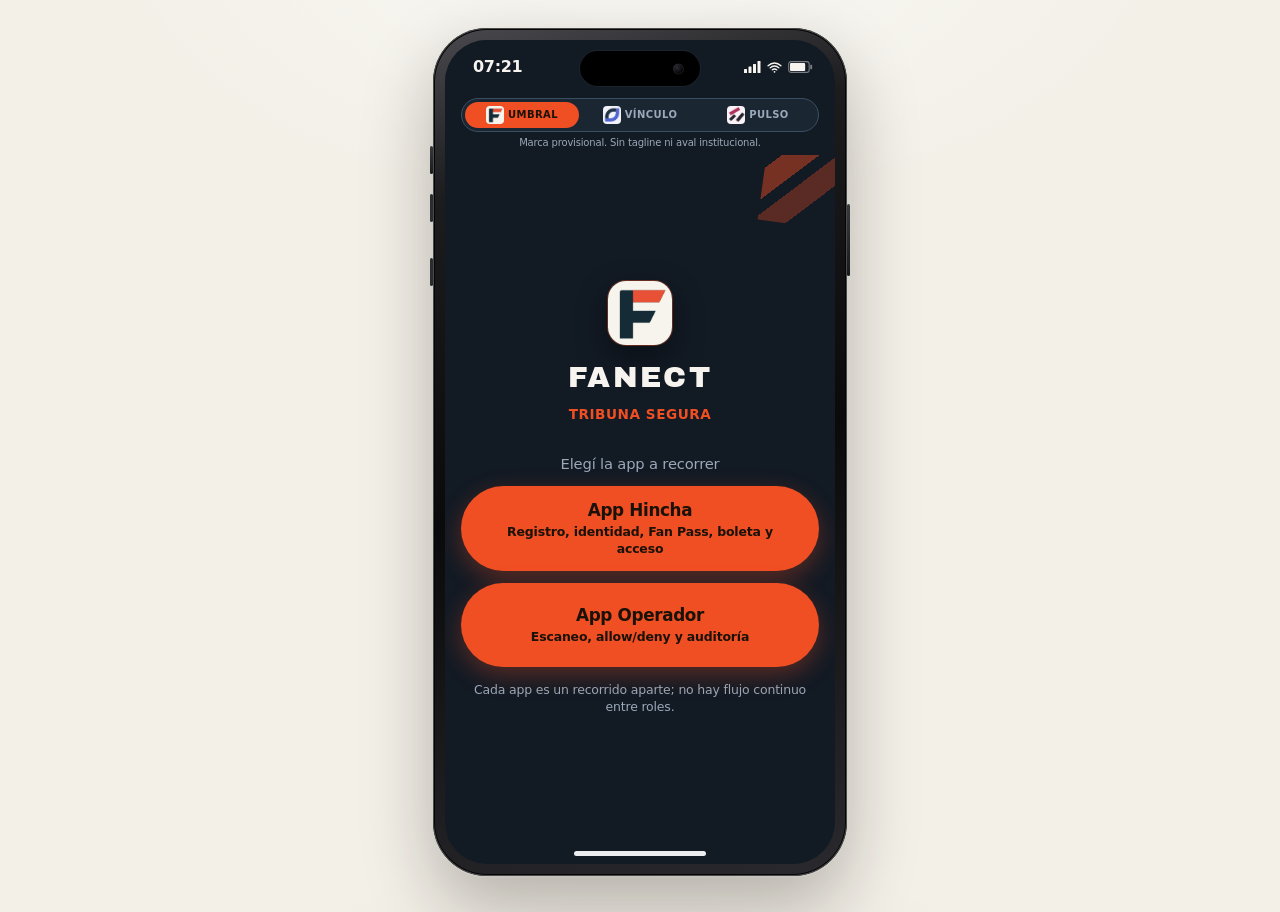
==== commit 8bf69533: "Revert "Prototipo v1 en la raíz, con pulido visual (#10)" This reverts commit 183a35a7d5dd0d10904f5b" ====
--- a/index.html
+++ b/index.html
@@ -1,480 +1,81 @@
 <!DOCTYPE html>
-<html lang="es">
+<html lang="es" data-theme="umbral" data-app="hub">
 <head>
-  <meta charset="UTF-8" />
-  <meta name="viewport" content="width=device-width, initial-scale=1, viewport-fit=cover" />
-  <meta name="theme-color" content="#070707" />
-  <title>FANECT — Tribuna Segura · prototipo v1</title>
-  <link rel="preconnect" href="https://fonts.googleapis.com" />
-  <link rel="preconnect" href="https://fonts.gstatic.com" crossorigin />
-  <link href="https://fonts.googleapis.com/css2?family=Archivo+Black&family=Manrope:wght@500;600;700;800&display=swap" rel="stylesheet" />
-  <link rel="icon" href="assets/fanect-mark.svg" type="image/svg+xml" />
-  <link rel="stylesheet" href="styles/tokens.css" />
-  <link rel="stylesheet" href="styles/base.css" />
+<meta charset="UTF-8" />
+<meta name="viewport" content="width=device-width, initial-scale=1, maximum-scale=1, user-scalable=no, viewport-fit=cover" />
+<meta name="theme-color" content="#121a24" />
+<title>FANECT — Tribuna Segura</title>
+<script>
+/* Default theme is umbral. Restore the last route before CSS paints. */
+(function () {
+  try {
+    var t = localStorage.getItem("fanect_theme");
+    var colors = { umbral: "#121a24", vinculo: "#0e1628", pulso: "#120c16" };
+    if (colors[t]) {
+      document.documentElement.setAttribute("data-theme", t);
+      var meta = document.querySelector('meta[name="theme-color"]');
+      if (meta) meta.setAttribute("content", colors[t]);
+    }
+  } catch (e) {}
+})();
+</script>
+<link rel="preconnect" href="https://fonts.googleapis.com" />
+<link rel="preconnect" href="https://fonts.gstatic.com" crossorigin />
+<link href="https://fonts.googleapis.com/css2?family=Archivo+Black&display=swap" rel="stylesheet" />
+<link rel="stylesheet" href="styles.css" />
 </head>
 <body>
-  <div id="app" class="phone-frame" data-app="hub">
-    <!-- Status bar mock -->
-    <div class="status-bar" aria-hidden="true">
-      <span class="status-time" id="statusTime">16:17</span>
-      <span class="status-icons">
-        <svg class="status-signal" viewBox="0 0 17 12" width="17" height="12" aria-hidden="true"><rect x="0" y="8" width="3" height="4" rx="0.6"/><rect x="4.5" y="5.5" width="3" height="6.5" rx="0.6"/><rect x="9" y="3" width="3" height="9" rx="0.6"/><rect x="13.5" y="0" width="3" height="12" rx="0.6"/></svg>
-        <svg class="status-wifi" viewBox="0 0 16 12" width="15" height="12" aria-hidden="true"><path d="M1 4.2C3.2 2.1 5.5 1.1 8 1.1s4.8 1 7 3.1" fill="none" stroke="currentColor" stroke-width="1.4" stroke-linecap="round"/><path d="M3.2 6.4C4.6 5 6.2 4.3 8 4.3s3.4.7 4.8 2.1" fill="none" stroke="currentColor" stroke-width="1.4" stroke-linecap="round"/><path d="M5.5 8.6c.7-.7 1.6-1 2.5-1s1.8.3 2.5 1" fill="none" stroke="currentColor" stroke-width="1.4" stroke-linecap="round"/><circle cx="8" cy="10.7" r="1" fill="currentColor"/></svg>
-        <svg class="status-battery" viewBox="0 0 27 13" width="25" height="12" aria-hidden="true"><rect class="status-battery-body" x="0.7" y="0.7" width="22.2" height="11.6" rx="2.6" fill="none" stroke="currentColor" stroke-width="1.3"/><rect x="2.2" y="2.2" width="15.6" height="8.6" rx="1.2"/><rect class="status-battery-cap" x="24" y="4.1" width="2.1" height="4.8" rx="0.7"/></svg>
-      </span>
-    </div>
-
-    <!-- Progress (fan flow only) -->
-    <div id="progressBar" class="progress-bar" hidden>
-      <div class="progress-track"><div class="progress-fill" id="progressFill"></div></div>
-      <span class="progress-label" id="progressLabel">Paso 1 de 8</span>
-    </div>
-
-    <div id="globalHint" class="inline-hint" hidden aria-live="polite"></div>
-    <div id="globalError" class="inline-error" hidden role="alert"></div>
-
-    <!-- SCREEN: Hub (demo entry) -->
-    <section id="screen-hub" class="screen active" data-screen="hub" data-app-context="hub">
-      <div class="screen-body centered home-body">
-        <div class="brand-block">
-          <div class="logo-mark" aria-hidden="true">
-            <img src="assets/fanect-mark.svg" alt="" width="64" height="64" />
-          </div>
-          <h1 class="brand-name">FANECT</h1>
-          <p class="product-name">Tribuna Segura</p>
-          <span class="badge badge-sim">PROTOTIPO DEMO · P0</span>
-        </div>
-        <p class="lede">Prototipo v1 · dos productos para la demo institucional. Elige la app a mostrar; no hay un flujo continuo entre hincha y operador.</p>
-        <p class="footnote">Sin backend. Todo simulado en este dispositivo. No hay integraciones reales.</p>
-      </div>
-      <div class="screen-actions">
-        <button type="button" class="btn btn-primary btn-block hub-card-btn" data-go="hincha-home">
-          <span class="hub-card-icon" aria-hidden="true">
-            <svg viewBox="0 0 24 24" width="22" height="22" fill="none" stroke="currentColor" stroke-width="1.8" stroke-linecap="round" stroke-linejoin="round"><circle cx="12" cy="8" r="3.2"/><path d="M5.5 19.2c1.2-2.8 3.5-4.2 6.5-4.2s5.3 1.4 6.5 4.2"/></svg>
-          </span>
-          <span class="hub-card-copy">
-            <span class="hub-card-kicker">Empieza aquí</span>
-            <span class="hub-card-title">App Hincha</span>
-            <span class="hub-card-desc">Registro, Fan Pass y QR de ingreso</span>
-          </span>
-          <span class="hub-card-chevron" aria-hidden="true">→</span>
-        </button>
-        <button type="button" class="btn btn-secondary btn-block hub-card-btn" data-go="operador-home">
-          <span class="hub-card-icon" aria-hidden="true">
-            <svg viewBox="0 0 24 24" width="22" height="22" fill="none" stroke="currentColor" stroke-width="1.8" stroke-linecap="round" stroke-linejoin="round"><path d="M7 4H5a1 1 0 0 0-1 1v2M17 4h2a1 1 0 0 1 1 1v2M7 20H5a1 1 0 0 1-1-1v-2M17 20h2a1 1 0 0 0 1-1v-2"/><rect x="8" y="8" width="8" height="8" rx="1"/></svg>
-          </span>
-          <span class="hub-card-copy">
-            <span class="hub-card-kicker">En puerta</span>
-            <span class="hub-card-title">App Operador</span>
-            <span class="hub-card-desc">Escáner de acceso y decisión en puerta</span>
-          </span>
-          <span class="hub-card-chevron" aria-hidden="true">→</span>
-        </button>
-      </div>
-    </section>
-
-    <!-- APP HINCHA: home -->
-    <section id="screen-hincha-home" class="screen" data-screen="hincha-home" data-app-context="hincha">
-      <header class="screen-header">
-        <h2>App Hincha</h2>
-        <span class="badge badge-app">HINCHA</span>
-      </header>
-      <div class="screen-body centered home-body">
-        <div class="brand-block brand-block-sm">
-          <div class="logo-mark logo-mark-sm" aria-hidden="true">
-            <img src="assets/fanect-mark.svg" alt="" width="48" height="48" />
-          </div>
-          <h1 class="brand-name brand-name-sm">FANECT</h1>
-          <p class="product-name">Tu acceso al evento</p>
-          <span class="badge badge-sim">SIMULADO</span>
-        </div>
-        <p class="lede">Identidad digital + boleta nominativa para el Evento demo — Club Alpha.</p>
-      </div>
-      <div class="screen-actions">
-        <button type="button" class="btn btn-primary btn-block" data-go="entrada">Entrar al evento</button>
-        <button type="button" class="btn btn-ghost btn-block" data-go="hub">Cambiar de app</button>
-      </div>
-    </section>
-
-    <!-- 1. Entrada evento -->
-    <section id="screen-entrada" class="screen" data-screen="entrada" data-fan-step="1" data-app-context="hincha">
-      <header class="screen-header">
-        <button type="button" class="btn-icon" data-go="hincha-home" aria-label="Volver">←</button>
-        <h2>Entrada al evento</h2>
-        <span class="badge badge-app">HINCHA</span>
-      </header>
-      <div class="screen-body">
-        <div class="event-card">
-          <div class="event-badge">ACCESO POR CÓDIGO</div>
-          <h3>Evento demo — Club Alpha</h3>
-          <p class="muted">Estadio Demo · Bogotá · Sábado 20:00</p>
-          <p class="muted small">Evento por invitación: entra con el código del organizador (no está bloqueado).</p>
-        </div>
-        <label class="field">
-          <span class="field-label">Código / enlace del evento</span>
-          <input type="text" id="eventCode" value="ALPHA-DEMO-2026" readonly class="input" />
-        </label>
-        <p class="hint"><span class="badge badge-sim">SIMULADO</span> En producción el hincha llega por link o QR del organizador.</p>
-      </div>
-      <div class="screen-actions">
-        <button type="button" class="btn btn-primary btn-block" data-go="registro">Continuar al registro</button>
-      </div>
-    </section>
-
-    <!-- 2. Registro -->
-    <section id="screen-registro" class="screen" data-screen="registro" data-fan-step="2" data-app-context="hincha">
-      <header class="screen-header">
-        <button type="button" class="btn-icon" data-go="entrada" aria-label="Volver">←</button>
-        <h2>Registro</h2>
-        <span class="badge badge-app">HINCHA</span>
-      </header>
-      <form id="formRegistro" class="screen-body" novalidate>
-        <p class="muted small">Datos mínimos para el piloto. Campos de demostración.</p>
-        <label class="field">
-          <span class="field-label">Nombre completo</span>
-          <input type="text" id="regNombre" class="input" value="Andrés Demo" autocomplete="name" aria-describedby="registroError" />
-        </label>
-        <label class="field">
-          <span class="field-label">Documento (CC)</span>
-          <input type="text" id="regDoc" class="input" value="1.234.567.890" inputmode="numeric" aria-describedby="registroError" />
-        </label>
-        <label class="field">
-          <span class="field-label">Celular</span>
-          <input type="tel" id="regCel" class="input" value="300 123 4567" autocomplete="tel" aria-describedby="registroError" />
-        </label>
-        <label class="field">
-          <span class="field-label">Correo</span>
-          <input type="email" id="regEmail" class="input" value="demo@fanect.co" autocomplete="email" aria-describedby="registroError" />
-        </label>
-      </form>
-      <div id="registroError" class="inline-error" hidden role="alert"></div>
-      <div class="screen-actions">
-        <button type="submit" form="formRegistro" class="btn btn-primary btn-block" id="btnRegistro">Continuar</button>
-      </div>
-    </section>
-
-    <!-- 3. Consentimientos -->
-    <section id="screen-consentimientos" class="screen" data-screen="consentimientos" data-fan-step="3" data-app-context="hincha">
-      <header class="screen-header">
-        <button type="button" class="btn-icon" data-go="registro" aria-label="Volver">←</button>
-        <h2>Consentimientos</h2>
-        <span class="badge badge-app">HINCHA</span>
-      </header>
-      <div class="screen-body">
-        <p class="muted small">Cada propósito por separado. No hay “aceptar todo”.</p>
-        <div class="consent-list">
-          <label class="consent-item">
-            <div class="consent-text">
-              <strong>Identidad</strong>
-              <span>Verificar mi identidad para el Fan Pass del evento (tratamiento de datos de identificación).</span>
-            </div>
-            <input type="checkbox" id="consentId" class="toggle" />
-          </label>
-          <label class="consent-item">
-            <div class="consent-text">
-              <strong>Acceso al evento</strong>
-              <span>Vincular boleta nominativa y generar QR de ingreso; registro de validaciones en puerta.</span>
-            </div>
-            <input type="checkbox" id="consentAcceso" class="toggle" />
-          </label>
-          <label class="consent-item">
-            <div class="consent-text">
-              <strong>Comunicaciones</strong>
-              <span>Recibir avisos del evento y del piloto (opcional; no bloquea el acceso).</span>
-            </div>
-            <input type="checkbox" id="consentComms" class="toggle" />
-          </label>
-        </div>
-        <p class="hint" id="consentHint">Debes aceptar Identidad y Acceso para continuar.</p>
-        <div id="consentError" class="inline-error" hidden role="alert"></div>
-      </div>
-      <div class="screen-actions">
-        <button type="button" class="btn btn-primary btn-block" id="btnConsent" disabled>Continuar</button>
-      </div>
-    </section>
-
-    <!-- 4. Verificación identidad -->
-    <section id="screen-verificacion" class="screen" data-screen="verificacion" data-fan-step="4" data-app-context="hincha">
-      <header class="screen-header">
-        <button type="button" class="btn-icon" data-go="consentimientos" aria-label="Volver">←</button>
-        <h2>Verificación de identidad</h2>
-        <span class="badge badge-app">HINCHA</span>
-      </header>
-      <div class="screen-body">
-        <p class="muted small">Elige cómo verificar. En P0 la ruta biométrica es mock; la asistida no biométrica es la rama real del piloto.</p>
-        <div class="choice-cards">
-          <button type="button" class="choice-card" id="choiceProvider">
-            <span class="choice-title">Proveedor de identidad</span>
-            <span class="choice-desc">Flujo mock de verificación con proveedor (futuro integrado).</span>
-            <span class="badge badge-sim">SIMULADO</span>
-          </button>
-          <button type="button" class="choice-card choice-card-accent" id="choiceAsistida">
-            <span class="choice-title">Ruta asistida no biométrica</span>
-            <span class="choice-desc">Validación manual asistida: documento + selfie de control (sin matching 1:N).</span>
-            <span class="badge badge-ok">RAMA P0</span>
-          </button>
-        </div>
-      </div>
-    </section>
-
-    <!-- 4b. Ruta asistida (branch) -->
-    <section id="screen-asistida" class="screen" data-screen="asistida" data-fan-step="4" data-app-context="hincha">
-      <header class="screen-header">
-        <button type="button" class="btn-icon" data-go="verificacion" aria-label="Volver">←</button>
-        <h2>Ruta asistida</h2>
-        <span class="badge badge-app">HINCHA</span>
-      </header>
-      <div class="screen-body">
-        <div class="info-card">
-          <p><strong>Pasos del operador de verificación</strong> (sin biometría 1:N):</p>
-          <ol class="steps-list">
-            <li>Captura / carga de documento (CC)</li>
-            <li>Selfie de control (archivo, no matching facial)</li>
-            <li>Revisión asistida por agente del piloto</li>
-          </ol>
-        </div>
-        <label class="field">
-          <span class="field-label">Documento (foto) <span class="badge badge-sim">SIMULADO</span></span>
-          <div class="fake-upload" id="uploadDoc">📄 Documento cargado · CC demo</div>
-        </label>
-        <label class="field">
-          <span class="field-label">Selfie de control <span class="badge badge-sim">SIMULADO</span></span>
-          <div class="fake-upload" id="uploadSelfie">📷 Selfie de control · lista</div>
-        </label>
-        <label class="field">
-          <span class="field-label">Estado revisión</span>
-          <select id="asistidaEstado" class="input">
-            <option value="pendiente">Pendiente de revisión</option>
-            <option value="aprobado" selected>Aprobado por agente</option>
-            <option value="rechazado">Rechazado</option>
-          </select>
-        </label>
-      </div>
-      <div id="asistidaError" class="inline-error" hidden role="alert"></div>
-      <div class="screen-actions">
-        <button type="button" class="btn btn-primary btn-block" id="btnAsistida">Enviar a verificación</button>
-      </div>
-    </section>
-
-    <!-- 4c. Proveedor mock -->
-    <section id="screen-proveedor" class="screen" data-screen="proveedor" data-fan-step="4" data-app-context="hincha">
-      <header class="screen-header">
-        <button type="button" class="btn-icon" data-go="verificacion" aria-label="Volver">←</button>
-        <h2>Proveedor (mock)</h2>
-        <span class="badge badge-app">HINCHA</span>
-      </header>
-      <div class="screen-body centered">
-        <div class="spinner" id="provSpinner" aria-hidden="true"></div>
-        <p id="provText">Conectando con proveedor de identidad…</p>
-        <p class="hint"><span class="badge badge-sim">SIMULADO</span> No hay integración real.</p>
-      </div>
-    </section>
-
-    <!-- 5. Resultado verificación -->
-    <section id="screen-resultado" class="screen" data-screen="resultado" data-fan-step="5" data-app-context="hincha">
-      <header class="screen-header">
-        <h2>Resultado</h2>
-        <span class="badge badge-app">HINCHA</span>
-      </header>
-      <div class="screen-body centered">
-        <div class="result-icon success" aria-hidden="true">✓</div>
-        <h3 id="resultadoTitulo">Identidad verificada</h3>
-        <p class="muted" id="resultadoDesc">Tu identidad fue confirmada para este evento.</p>
-        <div class="kv-card" id="resultadoMeta"></div>
-      </div>
-      <div class="screen-actions">
-        <button type="button" class="btn btn-primary btn-block" data-go="fanpass">Activar Fan Pass</button>
-      </div>
-    </section>
-
-    <!-- 6. Fan Pass activado -->
-    <section id="screen-fanpass" class="screen" data-screen="fanpass" data-fan-step="6" data-app-context="hincha">
-      <header class="screen-header">
-        <h2>Fan Pass</h2>
-        <span class="badge badge-app">HINCHA</span>
-      </header>
-      <div class="screen-body">
-        <div class="pass-card">
-          <div class="pass-top">
-            <span class="pass-brand">FANECT</span>
-            <span class="badge badge-ok">ACTIVO</span>
-          </div>
-          <h3 id="passNombre">Andrés Demo</h3>
-          <p class="muted">Evento demo — Club Alpha</p>
-          <div class="pass-id">FP-<span id="passId">A1B2C3</span></div>
-        </div>
-        <p class="hint">Siguiente: vincular tu boleta nominativa al Fan Pass.</p>
-      </div>
-      <div class="screen-actions">
-        <button type="button" class="btn btn-primary btn-block" data-go="boleta">Vincular boleta</button>
-      </div>
-    </section>
-
-    <!-- 7. Vincular boleta -->
-    <section id="screen-boleta" class="screen" data-screen="boleta" data-fan-step="7" data-app-context="hincha">
-      <header class="screen-header">
-        <button type="button" class="btn-icon" data-go="fanpass" aria-label="Volver">←</button>
-        <h2>Vincular boleta</h2>
-        <span class="badge badge-app">HINCHA</span>
-      </header>
-      <div class="screen-body">
-        <p class="muted small"><span class="badge badge-sim">SIMULADOR</span> Elige una boleta nominativa de demo.</p>
-        <div class="ticket-list" id="ticketList" role="listbox" aria-label="Boletas disponibles"></div>
-        <div id="boletaError" class="inline-error" hidden role="alert"></div>
-      </div>
-      <div class="screen-actions">
-        <button type="button" class="btn btn-primary btn-block" id="btnVincular" disabled>Vincular boleta seleccionada</button>
-      </div>
-    </section>
-
-    <!-- 8. Pase + QR dinámico -->
-    <section id="screen-pase" class="screen" data-screen="pase" data-fan-step="8" data-app-context="hincha">
-      <header class="screen-header">
-        <button type="button" class="btn-icon" data-go="hincha-home" aria-label="Inicio hincha">⌂</button>
-        <h2>Tu pase</h2>
-        <span class="badge badge-app">HINCHA</span>
-      </header>
-      <div class="screen-body">
-        <div class="qr-card">
-          <div class="qr-meta">
-            <span id="paseSector">Tribuna Norte · Fila 12 · Asiento 08</span>
-            <span class="badge badge-ok" id="paseEstado">VÁLIDO</span>
-          </div>
-          <div class="qr-box" id="qrBox" aria-label="Código QR dinámico">
-            <canvas id="qrCanvas" width="200" height="200"></canvas>
-          </div>
-          <div class="ttl-row">
-            <span>TTL del QR</span>
-            <strong id="qrTtl">45 s</strong>
-          </div>
-          <p class="mono small" id="qrPayload">qr:…</p>
-        </div>
-        <p class="footnote">Muestra este QR en la puerta. La validación se hace en la App Operador (producto aparte).</p>
-      </div>
-      <div class="screen-actions">
-        <button type="button" class="btn btn-secondary btn-block" id="btnRotar">Rotar QR (simulado)</button>
-        <button type="button" class="btn btn-ghost btn-block" data-go="hub">Cambiar de app</button>
-      </div>
-    </section>
-
-    <!-- APP OPERADOR: home -->
-    <section id="screen-operador-home" class="screen" data-screen="operador-home" data-app-context="operador">
-      <header class="screen-header">
-        <h2>App Operador</h2>
-        <span class="badge badge-app badge-app-op">OPERADOR</span>
-      </header>
-      <div class="screen-body">
-        <div class="info-card session-card">
-          <div class="event-badge">SESIÓN DE PUERTA · SIMULADO</div>
-          <h3>Operador Demo</h3>
-          <dl class="session-meta">
-            <div><dt>Puerta / gate</dt><dd>Norte A · Acceso 3</dd></div>
-            <div><dt>Evento</dt><dd>Evento demo — Club Alpha</dd></div>
-            <div><dt>Turno</dt><dd>20:00 – 22:30</dd></div>
-          </dl>
-          <span class="badge badge-sim">SIMULADO</span>
-        </div>
-        <p class="muted small">Escanea el QR del hincha y registra la decisión de ingreso. Esta app es independiente del flujo hincha.</p>
-      </div>
-      <div class="screen-actions">
-        <button type="button" class="btn btn-primary btn-block" data-go="scanner">Abrir escáner</button>
-        <button type="button" class="btn btn-ghost btn-block" data-go="hub">Cambiar de app</button>
-      </div>
-    </section>
-
-    <!-- 9. Scanner -->
-    <section id="screen-scanner" class="screen" data-screen="scanner" data-app-context="operador">
-      <header class="screen-header">
-        <button type="button" class="btn-icon" data-go="operador-home" aria-label="Volver">←</button>
-        <h2>Escáner de acceso</h2>
-        <span class="badge badge-app badge-app-op">OPERADOR</span>
-      </header>
-      <div class="screen-body">
-        <div class="scanner-view">
-          <div class="scanner-frame"></div>
-          <p class="muted small">Vista cámara · <span class="badge badge-sim">SIMULADO</span></p>
-        </div>
-        <p class="field-label">Estado del QR a escanear (demo)</p>
-        <div class="state-grid" id="stateGrid" role="group" aria-label="Estado del QR a escanear">
-          <button type="button" class="state-btn" data-qr-state="valido">Válido</button>
-          <button type="button" class="state-btn" data-qr-state="usado">Usado</button>
-          <button type="button" class="state-btn" data-qr-state="expirado">Expirado</button>
-          <button type="button" class="state-btn" data-qr-state="replay">Replay</button>
-        </div>
-        <p class="live-payload-note" id="livePayloadNote"></p>
-        <div id="scannerError" class="inline-error" hidden role="alert"></div>
-      </div>
-      <div class="screen-actions">
-        <button type="button" class="btn btn-primary btn-block" id="btnScan" disabled>Escanear QR seleccionado</button>
-      </div>
-    </section>
-
-    <!-- 10. Decisión -->
-    <section id="screen-decision" class="screen" data-screen="decision" data-app-context="operador">
-      <header class="screen-header">
-        <button type="button" class="btn-icon" data-go="scanner" aria-label="Volver">←</button>
-        <h2>Decisión de acceso</h2>
-        <span class="badge badge-app badge-app-op">OPERADOR</span>
-      </header>
-      <div class="screen-body centered">
-        <div id="decisionBanner" class="decision-banner"></div>
-        <div class="kv-card" id="decisionMeta"></div>
-      </div>
-      <div class="screen-actions">
-        <button type="button" class="btn btn-primary btn-block" id="btnAuditoria">Ver mini auditoría</button>
-        <button type="button" class="btn btn-ghost btn-block" data-go="scanner">Escanear otro</button>
-      </div>
-    </section>
-
-    <!-- 11. Mini auditoría -->
-    <section id="screen-auditoria" class="screen" data-screen="auditoria" data-app-context="operador">
-      <header class="screen-header">
-        <button type="button" class="btn-icon" data-go="decision" aria-label="Volver">←</button>
-        <h2>Mini auditoría</h2>
-        <span class="badge badge-app badge-app-op">OPERADOR</span>
-      </header>
-      <div class="screen-body">
-        <p class="muted small">Correlación mínima: hincha ↔ boleta ↔ QR ↔ decisión.</p>
-        <div class="audit-card" id="auditCard"></div>
-      </div>
-      <div class="screen-actions">
-        <button type="button" class="btn btn-secondary btn-block" data-go="operador-home">Volver a inicio operador</button>
-        <button type="button" class="btn btn-ghost btn-block" data-go="hub">Cambiar de app</button>
-      </div>
-    </section>
-
-    <!-- Tab bar: Hincha only -->
-    <nav id="tabBarHincha" class="tab-bar tab-bar-hincha" aria-label="Navegación App Hincha" hidden>
-      <button type="button" class="tab-item is-active" data-go="hincha-home" data-nav="hincha-home" aria-current="page">
-        <span class="tab-icon" aria-hidden="true">
-          <svg viewBox="0 0 24 24" width="22" height="22" fill="none" stroke="currentColor" stroke-width="1.8" stroke-linecap="round" stroke-linejoin="round"><path d="M4 10.5 12 4l8 6.5V20a1 1 0 0 1-1 1h-5v-6H10v6H5a1 1 0 0 1-1-1v-9.5z"/></svg>
-        </span>
-        <span class="tab-label">Inicio</span>
-      </button>
-      <button type="button" class="tab-item" data-go="pase" data-nav="pase">
-        <span class="tab-icon" aria-hidden="true">
-          <svg viewBox="0 0 24 24" width="22" height="22" fill="none" stroke="currentColor" stroke-width="1.8" stroke-linecap="round" stroke-linejoin="round"><rect x="4" y="3" width="16" height="18" rx="2"/><path d="M8 8h8M8 12h5"/><circle cx="15.5" cy="16.5" r="1.5"/></svg>
-        </span>
-        <span class="tab-label">Pase</span>
-      </button>
-    </nav>
-
-    <!-- Tab bar: Operador only -->
-    <nav id="tabBarOperador" class="tab-bar tab-bar-operador" aria-label="Navegación App Operador" hidden>
-      <button type="button" class="tab-item" data-go="operador-home" data-nav="operador-home">
-        <span class="tab-icon" aria-hidden="true">
-          <svg viewBox="0 0 24 24" width="22" height="22" fill="none" stroke="currentColor" stroke-width="1.8" stroke-linecap="round" stroke-linejoin="round"><path d="M4 10.5 12 4l8 6.5V20a1 1 0 0 1-1 1h-5v-6H10v6H5a1 1 0 0 1-1-1v-9.5z"/></svg>
-        </span>
-        <span class="tab-label">Inicio</span>
-      </button>
-      <button type="button" class="tab-item" data-go="scanner" data-nav="scanner">
-        <span class="tab-icon" aria-hidden="true">
-          <svg viewBox="0 0 24 24" width="22" height="22" fill="none" stroke="currentColor" stroke-width="1.8" stroke-linecap="round" stroke-linejoin="round"><path d="M7 4H5a1 1 0 0 0-1 1v2M17 4h2a1 1 0 0 1 1 1v2M7 20H5a1 1 0 0 1-1-1v-2M17 20h2a1 1 0 0 0 1-1v-2"/><rect x="8" y="8" width="8" height="8" rx="1"/><path d="M3 12h3M18 12h3"/></svg>
-        </span>
-        <span class="tab-label">Escáner</span>
-      </button>
-    </nav>
-  </div>
-  <script type="module" src="src/app/bootstrap.js"></script>
+<div class="device-stage">
+<div class="device-shell">
+<div class="device-screen">
+<div class="dynamic-island" aria-hidden="true"></div>
+<div id="app" class="phone-frame" data-app="hub">
+<div class="status-bar" aria-hidden="true">
+<span class="status-time" id="statusTime">9:41</span>
+<span class="status-icons">
+<svg class="status-signal" viewBox="0 0 17 12" width="17" height="12" aria-hidden="true"><rect x="0" y="8" width="3" height="4" rx="0.5"/><rect x="4.5" y="5.5" width="3" height="6.5" rx="0.5"/><rect x="9" y="3" width="3" height="9" rx="0.5"/><rect x="13.5" y="0" width="3" height="12" rx="0.5"/></svg>
+<svg class="status-wifi" viewBox="0 0 16 12" width="15" height="11" aria-hidden="true"><path d="M1 4.2C3.2 2.1 5.5 1.1 8 1.1s4.8 1 7 3.1"/><path d="M3.2 6.4C4.6 5 6.2 4.3 8 4.3s3.4.7 4.8 2.1"/><path d="M5.5 8.6c.7-.7 1.6-1 2.5-1s1.8.3 2.5 1"/><circle cx="8" cy="10.7" r="1"/></svg>
+<svg class="status-battery" viewBox="0 0 27 13" width="25" height="12" aria-hidden="true"><rect class="status-battery-body" x="0.7" y="0.7" width="22.2" height="11.6" rx="2.6"/><rect x="2.15" y="2.15" width="16.4" height="8.7" rx="1.2"/><rect class="status-battery-cap" x="24" y="4.1" width="2.1" height="4.8" rx="0.7"/></svg>
+</span>
+</div>
+<div class="theme-switch">
+<div class="theme-switch-options" role="radiogroup" aria-label="Ruta de marca provisional. Sin tagline ni aval institucional.">
+<button type="button" class="is-active" role="radio" aria-checked="true" data-theme-choice="umbral"><img class="theme-mark" src="assets/mark-umbral.png" alt="" width="18" height="18" />UMBRAL</button>
+<button type="button" role="radio" aria-checked="false" data-theme-choice="vinculo"><img class="theme-mark" src="assets/mark-vinculo.png" alt="" width="18" height="18" />VÍNCULO</button>
+<button type="button" role="radio" aria-checked="false" data-theme-choice="pulso"><img class="theme-mark" src="assets/mark-pulso.png" alt="" width="18" height="18" />PULSO</button>
+</div>
+<p class="theme-switch-note">Marca provisional. Sin tagline ni aval institucional.</p>
+</div>
+<section id="screen-hub" class="screen active" data-screen="hub">
+<div class="screen-body centered home-body">
+<div class="brand-block">
+<div class="logo-mark" aria-hidden="true">
+<img class="mark mark-umbral" src="assets/mark-umbral.png" alt="" width="64" height="64" />
+<img class="mark mark-vinculo" src="assets/mark-vinculo.png" alt="" width="64" height="64" />
+<img class="mark mark-pulso" src="assets/mark-pulso.png" alt="" width="64" height="64" />
+</div>
+<h1 class="brand-name">FANECT</h1>
+<p class="product-name">Tribuna Segura</p>
+</div>
+<p class="lede">Elegí la app a recorrer</p>
+<nav class="hub-actions" aria-label="Apps">
+<a class="btn btn-primary btn-block hub-cta" href="hincha/">
+<span class="hub-cta-title">App Hincha</span>
+<span class="hub-cta-desc">Registro, identidad, Fan Pass, boleta y acceso</span>
+</a>
+<a class="btn btn-primary btn-block hub-cta" href="operador/">
+<span class="hub-cta-title">App Operador</span>
+<span class="hub-cta-desc">Escaneo, allow/deny y auditoría</span>
+</a>
+</nav>
+<p class="hub-note">Cada app es un recorrido aparte; no hay flujo continuo entre roles.</p>
+</div>
+</section>
+</div>
+<div class="home-indicator" aria-hidden="true"></div>
+</div>
+</div>
+</div>
+<script src="js/theme.js"></script>
 </body>
 </html>
--- a/styles.css
+++ b/styles.css
@@ -0,0 +1,1631 @@
+/* FANECT / Tribuna Segura — P0 móvil
+   Brand routes (T-15), sampled from the 30 sep 2026 board
+   “Fanect / tres rutas de identidad”. Default theme: umbral
+   (dark fondo of route A — closest to the previous dark POC chrome).
+   The old sports lime is not a brand accent anymore.
+
+   STATUS TOKENS below are constant. Do not override them inside
+   [data-theme]. Allow / deny / review / expired / used / replay /
+   --status-sim-* / RAMA P0 must not follow UMBRAL orange, VÍNCULO blue,
+   or PULSO magenta. */
+:root {
+  /* —— Semantic status (fixed across every data-theme) —— */
+  --status-allow: #16a34a;
+  --status-allow-ink: #86efac;
+  --status-allow-bg: rgba(22, 163, 74, 0.2);
+  --status-allow-border: #16a34a;
+  --status-deny: #e11d2e;
+  --status-deny-ink: #fecaca;
+  --status-deny-bg: rgba(225, 29, 46, 0.22);
+  --status-deny-border: #e11d2e;
+  --status-review: #d97706;
+  --status-review-ink: #fde68a;
+  --status-review-bg: rgba(217, 119, 6, 0.22);
+  --status-review-border: #d97706;
+  --status-neutral: #6b7280;
+  --status-neutral-ink: #e5e7eb;
+  --status-neutral-bg: rgba(107, 114, 128, 0.24);
+  --status-neutral-border: #9ca3af;
+  --status-sim-bg: #ffe14a;
+  --status-sim-ink: #14120a;
+  --status-sim-border: #14120a;
+  --status-branch-ink: #e2e8f0;
+  --status-branch-bg: rgba(148, 163, 184, 0.16);
+  --status-branch-border: #94a3b8;
+  /* Aliases so any leftover status rule stays semantic, not brand. */
+  --ok: var(--status-allow);
+  --danger: var(--status-deny);
+  --warn: var(--status-review);
+
+  /* —— UMBRAL (default): fondo oscuro + coral on the F’s top bar —— */
+  --canvas: #f3f0e8;
+  --bg: #121a24;
+  --bg-elev: #1b2633;
+  --bg-card: #243244;
+  --border: #3a4e62;
+  --text: #f7f4ef;
+  --muted: #9aa8b8;
+  --brand: #f04e23;
+  --brand-ink: #f04e23;
+  --brand-dim: #c2411a;
+  --brand-deep: #8c2e12;
+  --on-brand: #1a1208;
+  --mark-plate: #0c1218;
+  --primary: var(--brand);
+  --primary-dim: var(--brand-dim);
+  --primary-deep: var(--brand-deep);
+  --accent: var(--brand-ink);
+
+  --radius: 14px;
+  /* UI chrome tracks SF Pro. The wordmark stays Archivo Black. */
+  --font: -apple-system, BlinkMacSystemFont, "SF Pro Text", system-ui, "Segoe UI", Roboto, "Helvetica Neue", Arial, sans-serif;
+  --font-brand: "Archivo Black", "Arial Black", system-ui, sans-serif;
+  --phone-w: 390px;
+  /* Cleared by the fake home indicator on desktop; real safe-area on a narrow phone. */
+  --home-inset: 18px;
+}
+
+/* VÍNCULO — fondo navy + royal / periwinkle. Text accent is the same
+   hue lifted so it stays readable on the dark fondo. */
+:root[data-theme="vinculo"] {
+  --canvas: #e6edf6;
+  --bg: #0e1628;
+  --bg-elev: #172338;
+  --bg-card: #1e2d48;
+  --border: #334868;
+  --text: #f4f7fb;
+  --muted: #a9b7cc;
+  --brand: #2f5bff;
+  --brand-ink: #8eaaff;
+  --brand-dim: #2448d4;
+  --brand-deep: #1a3499;
+  --on-brand: #ffffff;
+  --mark-plate: #090f1c;
+}
+
+/* PULSO — near-black purple + magenta/maroon. Mark and buttons use the
+   board magenta; small text uses a lighter tint of that same hue. */
+:root[data-theme="pulso"] {
+  --canvas: #f6eef3;
+  --bg: #120c16;
+  --bg-elev: #1c1422;
+  --bg-card: #28182e;
+  --border: #433048;
+  --text: #f8f3f6;
+  --muted: #c4a8b6;
+  --brand: #c2185b;
+  --brand-ink: #f472b6;
+  --brand-dim: #9b1249;
+  --brand-deep: #6e0d34;
+  --on-brand: #ffffff;
+  --mark-plate: #0c0810;
+}
+
+:root[data-theme="umbral"] {
+  --canvas: #f3f0e8;
+  --bg: #121a24;
+  --bg-elev: #1b2633;
+  --bg-card: #243244;
+  --border: #3a4e62;
+  --text: #f7f4ef;
+  --muted: #9aa8b8;
+  --brand: #f04e23;
+  --brand-ink: #f04e23;
+  --brand-dim: #c2411a;
+  --brand-deep: #8c2e12;
+  --on-brand: #1a1208;
+  --mark-plate: #0c1218;
+}
+
+*, *::before, *::after { box-sizing: border-box; margin: 0; padding: 0; }
+
+html, body {
+  min-height: 100%;
+  background: var(--canvas);
+  color: var(--text);
+  font-family: var(--font);
+  font-size: 16px;
+  line-height: 1.4;
+  letter-spacing: -0.011em;
+  -webkit-font-smoothing: antialiased;
+  color-scheme: dark;
+}
+
+body {
+  min-height: 100dvh;
+}
+
+/* Desktop: centered iPhone 14/15 shell. Narrow viewports drop the bezel. */
+.device-stage {
+  min-height: 100dvh;
+  display: flex;
+  align-items: center;
+  justify-content: center;
+  padding: 28px 24px 36px;
+  background:
+    radial-gradient(900px 480px at 50% -8%, rgba(255, 255, 255, 0.55), transparent 60%),
+    radial-gradient(700px 420px at 50% 115%, rgba(18, 16, 14, 0.06), transparent 55%),
+    var(--canvas);
+}
+
+.device-shell {
+  position: relative;
+  width: min(414px, calc(100vw - 48px));
+  height: min(868px, calc(100dvh - 52px));
+  padding: 12px;
+  border-radius: 54px;
+  background: linear-gradient(165deg, #4a4a4e 0%, #1c1c1f 18%, #0a0a0c 52%, #2a2a2e 100%);
+  box-shadow:
+    inset 0 0 0 1px rgba(255, 255, 255, 0.28),
+    inset 0 0 0 2px #050506,
+    0 28px 70px rgba(20, 16, 12, 0.28),
+    0 2px 0 rgba(255, 255, 255, 0.35);
+  flex-shrink: 0;
+}
+
+.device-shell::before,
+.device-shell::after {
+  content: "";
+  position: absolute;
+  width: 3px;
+  border-radius: 2px;
+  background: linear-gradient(#3a3a3e, #1a1a1c);
+  pointer-events: none;
+}
+/* Silent switch + volume. */
+.device-shell::before {
+  left: -3px;
+  top: 118px;
+  height: 28px;
+  box-shadow: 0 48px 0 #2c2c30, 0 112px 0 #2c2c30;
+}
+/* Side button. */
+.device-shell::after {
+  right: -3px;
+  top: 176px;
+  height: 72px;
+}
+
+.device-screen {
+  position: relative;
+  height: 100%;
+  border-radius: 42px;
+  overflow: hidden;
+  background: var(--bg);
+  box-shadow: inset 0 0 0 1px rgba(255, 255, 255, 0.05);
+}
+
+.dynamic-island {
+  position: absolute;
+  z-index: 40;
+  top: 11px;
+  left: 50%;
+  width: 120px;
+  height: 35px;
+  transform: translateX(-50%);
+  border-radius: 20px;
+  background: #000;
+  box-shadow: 0 0 0 1px rgba(255, 255, 255, 0.04);
+  pointer-events: none;
+}
+.dynamic-island::after {
+  content: "";
+  position: absolute;
+  right: 16px;
+  top: 50%;
+  width: 11px;
+  height: 11px;
+  transform: translateY(-50%);
+  border-radius: 50%;
+  background: radial-gradient(circle at 35% 35%, #2a2a32, #050508 62%);
+  box-shadow: inset 0 0 0 1px rgba(255, 255, 255, 0.08);
+}
+
+.home-indicator {
+  position: absolute;
+  z-index: 40;
+  left: 50%;
+  bottom: 8px;
+  width: 132px;
+  height: 5px;
+  transform: translateX(-50%);
+  border-radius: 99px;
+  background: rgba(255, 255, 255, 0.92);
+  pointer-events: none;
+}
+
+.phone-frame {
+  width: 100%;
+  height: 100%;
+  min-height: 0;
+  background: var(--bg);
+  display: flex;
+  flex-direction: column;
+  overflow: hidden;
+  position: relative;
+}
+
+.status-bar {
+  display: flex;
+  justify-content: space-between;
+  align-items: center;
+  flex-shrink: 0;
+  height: 54px;
+  padding: 0 22px 0 28px;
+  color: var(--text);
+  font-size: 16px;
+  font-weight: 600;
+  letter-spacing: -0.02em;
+  font-variant-numeric: tabular-nums;
+  user-select: none;
+}
+.status-icons {
+  display: flex;
+  align-items: center;
+  gap: 6px;
+  color: var(--text);
+}
+.status-icons svg { display: block; fill: currentColor; }
+.status-icons svg.status-wifi {
+  fill: none;
+  stroke: currentColor;
+  stroke-width: 1.5;
+  stroke-linecap: round;
+  stroke-linejoin: round;
+}
+.status-icons svg.status-wifi circle { fill: currentColor; stroke: none; }
+.status-battery-body {
+  fill: none;
+  stroke: currentColor;
+  stroke-width: 1.2;
+  opacity: 0.45;
+}
+.status-battery-cap { opacity: 0.45; }
+
+.progress-bar {
+  padding: 8px 20px 4px;
+}
+.progress-track {
+  height: 4px;
+  background: var(--border);
+  border-radius: 2px;
+  overflow: hidden;
+}
+.progress-fill {
+  height: 100%;
+  width: 12.5%;
+  background: linear-gradient(90deg, var(--primary-deep), var(--primary-dim), var(--primary));
+  border-radius: 2px;
+  transition: width .35s ease;
+}
+.progress-label {
+  display: block;
+  margin-top: 6px;
+  font-size: 11px;
+  color: var(--muted);
+  letter-spacing: .02em;
+}
+
+.screen {
+  display: none;
+  flex: 1;
+  flex-direction: column;
+  min-height: 0;
+  overflow: hidden;
+}
+.screen.active {
+  display: flex;
+  animation: ios-screen-in 200ms ease-out;
+}
+@keyframes ios-screen-in {
+  from { opacity: 0; transform: translateX(10px); }
+  to { opacity: 1; transform: none; }
+}
+@media (prefers-reduced-motion: reduce) {
+  .screen.active { animation: none; }
+}
+
+.screen-header {
+  display: flex;
+  align-items: center;
+  gap: 8px;
+  min-height: 44px;
+  padding: 2px 12px 8px;
+  border-bottom: 0.5px solid color-mix(in srgb, var(--text) 12%, transparent);
+  background: color-mix(in srgb, var(--bg) 82%, transparent);
+  backdrop-filter: saturate(160%) blur(16px);
+  -webkit-backdrop-filter: saturate(160%) blur(16px);
+  flex-shrink: 0;
+}
+.screen-header h2 {
+  font-size: 17px;
+  font-weight: 600;
+  letter-spacing: -0.022em;
+  line-height: 1.15;
+  flex: 1;
+  min-width: 0;
+}
+.screen-header:has(.btn-icon) {
+  display: grid;
+  grid-template-columns: 44px minmax(0, 1fr) 44px;
+  align-items: center;
+  gap: 0;
+  padding-left: 4px;
+  padding-right: 8px;
+}
+.screen-header:has(.btn-icon):has(.badge) {
+  grid-template-columns: minmax(44px, auto) minmax(0, 1fr) minmax(44px, auto);
+}
+.screen-header:has(.btn-icon) h2 {
+  grid-column: 2;
+  text-align: center;
+}
+.screen-header:has(.btn-icon) .badge {
+  grid-column: 3;
+  justify-self: end;
+}
+
+.screen-body {
+  flex: 1;
+  overflow-y: auto;
+  padding: 16px 16px 20px;
+  display: flex;
+  flex-direction: column;
+  gap: 16px;
+  min-height: 0;
+  -webkit-overflow-scrolling: touch;
+  overscroll-behavior: contain;
+}
+.screen-body.centered {
+  justify-content: center;
+  text-align: center;
+  align-items: stretch;
+}
+.screen-body.home-body {
+  justify-content: center;
+  gap: 12px;
+  padding-bottom: 12px;
+}
+.screen-body.home-body .lede {
+  margin-bottom: 0;
+}
+.screen-body.home-body .footnote {
+  margin-top: 8px;
+  padding-top: 0;
+}
+
+/* Sticky/footer CTA region — stays above .tab-bar, outside scroll */
+.screen-actions {
+  flex-shrink: 0;
+  display: flex;
+  flex-direction: column;
+  gap: 8px;
+  padding: 10px 16px 12px;
+  background: color-mix(in srgb, var(--bg) 92%, transparent);
+  border-top: 0.5px solid color-mix(in srgb, var(--text) 10%, transparent);
+  position: relative;
+  z-index: 2;
+}
+.phone-frame[data-app="hub"] .screen-actions {
+  padding-bottom: calc(12px + var(--home-inset));
+}
+
+.brand-block { margin-bottom: 8px; }
+.logo-mark {
+  width: 64px; height: 64px;
+  margin: 0 auto 12px;
+  border-radius: 18px;
+  overflow: hidden;
+  display: grid; place-items: center;
+  background: var(--mark-plate);
+  color: var(--text);
+  box-shadow: 0 0 0 1px color-mix(in srgb, var(--brand) 40%, transparent), 0 12px 32px rgba(0,0,0,.45);
+}
+.logo-mark .mark {
+  width: 100%;
+  height: 100%;
+  display: none;
+  object-fit: cover;
+  object-position: center;
+}
+html[data-theme="umbral"] .logo-mark .mark-umbral,
+html[data-theme="vinculo"] .logo-mark .mark-vinculo,
+html[data-theme="pulso"] .logo-mark .mark-pulso { display: block; }
+.brand-name {
+  font-family: var(--font-brand);
+  font-size: 1.85rem;
+  letter-spacing: 0.08em;
+  font-weight: 400;
+  text-transform: uppercase;
+  color: var(--text);
+}
+.product-name {
+  color: var(--brand-ink);
+  font-weight: 700;
+  letter-spacing: 0.04em;
+  text-transform: uppercase;
+  font-size: 0.85rem;
+  margin: 6px 0 10px;
+}
+.lede {
+  color: var(--muted);
+  font-size: .92rem;
+  margin-bottom: 8px;
+}
+
+.stack { display: flex; flex-direction: column; }
+.gap-md { gap: 12px; }
+
+.btn {
+  appearance: none;
+  border: none;
+  border-radius: 12px;
+  min-height: 50px;
+  padding: 14px 16px;
+  font: inherit;
+  font-weight: 600;
+  letter-spacing: -0.01em;
+  cursor: pointer;
+  transition: transform .12s, opacity .15s;
+  text-align: center;
+}
+.btn:active { transform: scale(.98); opacity: .92; }
+.btn:disabled {
+  opacity: .45;
+  cursor: not-allowed;
+  transform: none;
+}
+.btn-primary {
+  background: var(--brand);
+  color: var(--on-brand);
+  box-shadow: 0 8px 24px color-mix(in srgb, var(--brand) 32%, transparent);
+}
+.btn-primary:hover:not(:disabled) {
+  background: color-mix(in srgb, var(--brand) 86%, white);
+  color: var(--on-brand);
+}
+.btn-secondary {
+  background: var(--bg-card);
+  color: var(--text);
+  border: 1px solid var(--border);
+}
+.btn-secondary:hover:not(:disabled) { border-color: var(--accent); }
+.btn-ghost {
+  background: transparent;
+  color: var(--accent);
+  font-weight: 600;
+}
+.btn-block { width: 100%; }
+.btn-icon {
+  appearance: none;
+  background: transparent;
+  border: none;
+  color: var(--brand-ink);
+  width: 44px;
+  height: 44px;
+  border-radius: 22px;
+  cursor: pointer;
+  font-size: 1.25rem;
+  line-height: 1;
+  flex-shrink: 0;
+  display: grid;
+  place-items: center;
+}
+.btn-icon:active { opacity: .45; }
+.btn-icon[aria-label^="Volver"] {
+  font-size: 0;
+}
+.btn-icon[aria-label^="Volver"]::before {
+  content: "";
+  width: 11px;
+  height: 11px;
+  margin-left: 2px;
+  border-left: 2.25px solid currentColor;
+  border-bottom: 2.25px solid currentColor;
+  transform: rotate(45deg);
+}
+
+.badge {
+  display: inline-block;
+  font-size: 10px;
+  font-weight: 700;
+  letter-spacing: .04em;
+  padding: 3px 8px;
+  border-radius: 999px;
+  vertical-align: middle;
+}
+.badge-sim {
+  background: var(--status-sim-bg);
+  color: var(--status-sim-ink);
+  border: 1px solid var(--status-sim-border);
+}
+.badge-ok {
+  background: var(--status-allow-bg);
+  color: var(--status-allow-ink);
+  border: 1px solid var(--status-allow-border);
+}
+.badge-deny {
+  background: var(--status-deny-bg);
+  color: var(--status-deny-ink);
+  border: 1px solid var(--status-deny-border);
+}
+.badge-review {
+  background: var(--status-review-bg);
+  color: var(--status-review-ink);
+  border: 1px solid var(--status-review-border);
+}
+.badge-expired,
+.badge-used {
+  background: var(--status-neutral-bg);
+  color: var(--status-neutral-ink);
+  border: 1px solid var(--status-neutral-border);
+}
+.badge-branch {
+  background: var(--status-branch-bg);
+  color: var(--status-branch-ink);
+  border: 1px solid var(--status-branch-border);
+}
+
+.muted { color: var(--muted); }
+.small { font-size: .82rem; }
+.mono { font-family: ui-monospace, SFMono-Regular, Menlo, Consolas, monospace; font-size: .72rem; word-break: break-all; }
+.footnote {
+  font-size: .75rem;
+  color: var(--muted);
+  margin-top: auto;
+  padding-top: 16px;
+}
+.hint { font-size: .8rem; color: var(--muted); }
+
+.field { display: flex; flex-direction: column; gap: 6px; }
+.field-label {
+  font-size: .78rem;
+  font-weight: 650;
+  color: var(--muted);
+  text-transform: uppercase;
+  letter-spacing: .04em;
+}
+.input {
+  appearance: none;
+  background: var(--bg-elev);
+  border: 1px solid var(--border);
+  border-radius: 10px;
+  min-height: 44px;
+  padding: 12px 14px;
+  color: var(--text);
+  font: inherit;
+  width: 100%;
+}
+.input:focus {
+  outline: 2px solid var(--accent);
+  outline-offset: 1px;
+}
+.input[readonly] { opacity: .85; }
+
+.event-card, .info-card, .pass-card, .qr-card, .kv-card, .audit-card {
+  background: var(--bg-card);
+  border: 1px solid var(--border);
+  border-radius: var(--radius);
+  padding: 16px;
+  text-align: left;
+}
+.event-badge {
+  display: inline-block;
+  font-size: 10px;
+  font-weight: 800;
+  letter-spacing: .08em;
+  color: var(--brand-ink);
+  margin-bottom: 8px;
+}
+.event-card h3 { font-size: 1.15rem; margin-bottom: 4px; }
+
+.consent-list { display: flex; flex-direction: column; gap: 10px; }
+.consent-item {
+  display: flex;
+  gap: 12px;
+  align-items: flex-start;
+  background: var(--bg-card);
+  border: 1px solid var(--border);
+  border-radius: var(--radius);
+  padding: 14px;
+  cursor: pointer;
+}
+.consent-item:has(.toggle:checked) {
+  border-color: var(--brand);
+  box-shadow: 0 0 0 1px color-mix(in srgb, var(--brand) 40%, transparent);
+}
+.consent-text {
+  flex: 1;
+  display: flex;
+  flex-direction: column;
+  gap: 4px;
+  font-size: .88rem;
+}
+.consent-text strong { font-size: .95rem; }
+.consent-text span { color: var(--muted); font-size: .82rem; }
+
+.toggle {
+  appearance: none;
+  width: 44px; height: 26px;
+  flex-shrink: 0;
+  margin-top: 2px;
+  border-radius: 999px;
+  background: var(--bg);
+  border: 1px solid var(--border);
+  position: relative;
+  cursor: pointer;
+  transition: background .2s;
+}
+.toggle::after {
+  content: "";
+  position: absolute;
+  width: 20px; height: 20px;
+  border-radius: 50%;
+  background: #fff;
+  top: 2px; left: 2px;
+  box-shadow: 0 1px 2px rgba(0, 0, 0, 0.28);
+  transition: transform .2s;
+}
+.toggle:checked { background: var(--brand); border-color: var(--brand); }
+.toggle:checked::after { transform: translateX(18px); background: #fff; }
+.toggle:focus-visible { outline: 2px solid var(--accent); outline-offset: 2px; }
+
+.choice-cards { display: flex; flex-direction: column; gap: 12px; }
+.choice-card {
+  appearance: none;
+  text-align: left;
+  background: var(--bg-card);
+  border: 1px solid var(--border);
+  border-radius: var(--radius);
+  padding: 16px;
+  color: inherit;
+  font: inherit;
+  cursor: pointer;
+  display: flex;
+  flex-direction: column;
+  gap: 6px;
+  transition: border-color .15s, transform .12s;
+}
+.choice-card:hover { border-color: var(--accent); }
+.choice-card:active { transform: scale(.99); }
+.choice-card-accent { border-color: var(--status-branch-border); }
+.choice-title { font-weight: 700; font-size: 1rem; }
+.choice-desc { color: var(--muted); font-size: .85rem; }
+
+.steps-list {
+  margin: 10px 0 0 1.1rem;
+  color: var(--muted);
+  font-size: .9rem;
+}
+.steps-list li { margin-bottom: 4px; }
+
+.fake-upload {
+  background: var(--bg-elev);
+  border: 1px dashed var(--border);
+  border-radius: 10px;
+  padding: 14px;
+  color: var(--muted);
+  font-size: .9rem;
+}
+
+.spinner {
+  width: 48px; height: 48px;
+  margin: 0 auto 16px;
+  border: 3px solid var(--border);
+  border-top-color: var(--primary);
+  border-radius: 50%;
+  animation: spin .8s linear infinite;
+}
+@keyframes spin { to { transform: rotate(360deg); } }
+
+.result-icon {
+  width: 72px; height: 72px;
+  margin: 0 auto 12px;
+  border-radius: 50%;
+  display: grid; place-items: center;
+  font-size: 2rem; font-weight: 800;
+}
+.result-icon.success {
+  background: var(--status-allow-bg);
+  color: var(--status-allow-ink);
+  border: 2px solid var(--status-allow-border);
+}
+
+.kv-card dl, .audit-card dl {
+  display: grid;
+  grid-template-columns: auto 1fr;
+  gap: 8px 12px;
+  font-size: .88rem;
+}
+.kv-card dt, .audit-card dt { color: var(--muted); }
+.kv-card dd, .audit-card dd { font-weight: 600; text-align: right; word-break: break-word; }
+
+.pass-card {
+  background: linear-gradient(160deg, color-mix(in srgb, var(--brand) 32%, var(--bg)) 0%, var(--bg-card) 58%);
+  border-color: color-mix(in srgb, var(--brand) 48%, var(--border));
+}
+.pass-top {
+  display: flex;
+  justify-content: space-between;
+  align-items: center;
+  margin-bottom: 12px;
+}
+.pass-brand { font-weight: 800; letter-spacing: .1em; font-size: .85rem; }
+.pass-id {
+  margin-top: 14px;
+  font-family: ui-monospace, monospace;
+  font-size: .95rem;
+  color: var(--brand-ink);
+}
+
+.ticket-list { display: flex; flex-direction: column; gap: 10px; }
+.ticket-item {
+  appearance: none;
+  width: 100%;
+  text-align: left;
+  background: var(--bg-card);
+  border: 2px solid var(--border);
+  border-radius: var(--radius);
+  padding: 14px;
+  color: inherit;
+  font: inherit;
+  cursor: pointer;
+}
+.ticket-item.selected {
+  border-color: var(--brand);
+  background: color-mix(in srgb, var(--brand) 14%, var(--bg-card));
+}
+.ticket-item strong { display: block; margin-bottom: 4px; }
+.ticket-item span { color: var(--muted); font-size: .82rem; }
+
+.qr-card { text-align: center; }
+.qr-meta {
+  display: flex;
+  justify-content: space-between;
+  align-items: center;
+  gap: 8px;
+  margin-bottom: 12px;
+  font-size: .85rem;
+  text-align: left;
+}
+.qr-box {
+  background: #fff;
+  border-radius: 12px;
+  padding: 8px;
+  width: 184px;
+  height: 184px;
+  margin: 0 auto 12px;
+  display: grid;
+  place-items: center;
+}
+.qr-box canvas { width: 168px; height: 168px; }
+.ttl-row {
+  display: flex;
+  justify-content: space-between;
+  align-items: center;
+  padding: 8px 4px;
+  font-size: .9rem;
+}
+.ttl-row strong { color: var(--brand-ink); font-variant-numeric: tabular-nums; }
+.ttl-row strong.is-expired { color: var(--status-neutral-ink); }
+
+.scanner-view {
+  background: color-mix(in srgb, var(--bg) 55%, black);
+  border: 1px solid var(--border);
+  border-radius: var(--radius);
+  height: 180px;
+  display: flex;
+  flex-direction: column;
+  align-items: center;
+  justify-content: center;
+  gap: 12px;
+  position: relative;
+  overflow: hidden;
+}
+.scanner-frame {
+  width: 120px; height: 120px;
+  border: 2px solid var(--primary);
+  border-radius: 12px;
+  box-shadow: 0 0 0 999px rgba(0,0,0,.35);
+  animation: pulse-frame 1.6s ease-in-out infinite;
+}
+@keyframes pulse-frame {
+  0%, 100% { opacity: .7; }
+  50% { opacity: 1; }
+}
+
+.state-grid {
+  display: grid;
+  grid-template-columns: 1fr 1fr;
+  gap: 10px;
+}
+.state-btn {
+  appearance: none;
+  background: var(--bg-card);
+  border: 2px solid var(--border);
+  border-radius: 12px;
+  padding: 14px 10px;
+  color: var(--text);
+  font: inherit;
+  font-weight: 650;
+  cursor: pointer;
+}
+.state-btn[data-qr-state="valido"].selected {
+  border-color: var(--status-allow-border);
+  background: var(--status-allow-bg);
+  color: var(--status-allow-ink);
+}
+.state-btn[data-qr-state="usado"].selected,
+.state-btn[data-qr-state="expirado"].selected {
+  border-color: var(--status-neutral-border);
+  background: var(--status-neutral-bg);
+  color: var(--status-neutral-ink);
+}
+.state-btn[data-qr-state="replay"].selected {
+  border-color: var(--status-review-border);
+  background: var(--status-review-bg);
+  color: var(--status-review-ink);
+}
+
+.decision-banner {
+  border-radius: var(--radius);
+  padding: 28px 16px;
+  font-size: 1.35rem;
+  font-weight: 800;
+  letter-spacing: .04em;
+  margin-bottom: 4px;
+}
+.decision-banner.allow {
+  background: var(--status-allow-bg);
+  color: var(--status-allow-ink);
+  border: 2px solid var(--status-allow-border);
+}
+.decision-banner.deny {
+  background: var(--status-deny-bg);
+  color: var(--status-deny-ink);
+  border: 2px solid var(--status-deny-border);
+}
+
+.tab-bar {
+  display: grid;
+  grid-template-columns: repeat(2, 1fr);
+  gap: 0;
+  flex-shrink: 0;
+  z-index: 5;
+  min-height: 49px;
+  padding: 4px 8px calc(4px + var(--home-inset));
+  background: color-mix(in srgb, var(--bg-elev) 78%, transparent);
+  border-top: 0.5px solid color-mix(in srgb, var(--text) 14%, transparent);
+  box-shadow: none;
+  backdrop-filter: saturate(180%) blur(20px);
+  -webkit-backdrop-filter: saturate(180%) blur(20px);
+}
+.tab-item {
+  appearance: none;
+  border: none;
+  background: transparent;
+  color: var(--muted);
+  font: inherit;
+  cursor: pointer;
+  display: flex;
+  flex-direction: column;
+  align-items: center;
+  justify-content: center;
+  gap: 2px;
+  min-height: 48px;
+  padding: 4px 2px 2px;
+  border-radius: 0;
+  position: relative;
+  transition: color .18s ease, opacity .12s ease;
+}
+.tab-item:active { opacity: .55; }
+.tab-icon {
+  display: grid;
+  place-items: center;
+  width: 28px;
+  height: 24px;
+  color: inherit;
+}
+.tab-label {
+  font-size: 10px;
+  font-weight: 500;
+  letter-spacing: 0.01em;
+  line-height: 1.1;
+  white-space: nowrap;
+}
+.tab-item:hover { color: var(--text); }
+.tab-item.is-active,
+.tab-item.is-active .tab-icon {
+  color: var(--brand-ink);
+}
+
+@media (max-width: 520px) {
+  html, body { background: var(--bg); }
+  .device-stage {
+    padding: 0;
+    min-height: 100dvh;
+    background: var(--bg);
+  }
+  .device-shell {
+    width: 100%;
+    height: 100dvh;
+    max-height: 100dvh;
+    padding: 0;
+    border-radius: 0;
+    background: var(--bg);
+    box-shadow: none;
+  }
+  .device-shell::before,
+  .device-shell::after { display: none; }
+  .device-screen {
+    border-radius: 0;
+    box-shadow: none;
+  }
+  .dynamic-island,
+  .home-indicator { display: none; }
+  :root { --home-inset: env(safe-area-inset-bottom, 0px); }
+  .status-bar {
+    height: auto;
+    min-height: 28px;
+    padding: max(8px, env(safe-area-inset-top)) 16px 4px;
+    font-size: 15px;
+  }
+}
+
+/* Short desktop viewports: keep home CTAs visible inside the shell */
+@media (max-height: 780px) and (min-width: 521px) {
+  .status-bar { height: 46px; }
+  .dynamic-island { top: 8px; height: 28px; width: 104px; }
+}
+@media (max-height: 780px) {
+  .theme-switch { padding: 2px 12px 4px; }
+  .theme-switch-note { display: none; }
+  .logo-mark { width: 48px; height: 48px; margin-bottom: 8px; }
+  .brand-name { font-size: 1.45rem; }
+  .screen-body.home-body { gap: 10px; padding-top: 12px; }
+  .screen-actions { padding: 8px 16px 10px; gap: 8px; }
+  .btn { padding: 12px 16px; min-height: 46px; }
+}
+
+
+/* provisional brand motion ribbons on home */
+.home-body {
+  position: relative;
+  overflow: hidden;
+}
+.home-body::before {
+  content: "";
+  position: absolute;
+  inset: -20% -30% auto auto;
+  width: 180px;
+  height: 220px;
+  background:
+    linear-gradient(135deg, transparent 30%, color-mix(in srgb, var(--brand-deep) 70%, transparent) 30%, color-mix(in srgb, var(--brand-deep) 70%, transparent) 38%, transparent 38%),
+    linear-gradient(135deg, transparent 42%, color-mix(in srgb, var(--brand) 50%, transparent) 42%, color-mix(in srgb, var(--brand) 50%, transparent) 50%, transparent 50%),
+    linear-gradient(135deg, transparent 54%, color-mix(in srgb, var(--brand-ink) 36%, transparent) 54%, color-mix(in srgb, var(--brand-ink) 36%, transparent) 62%, transparent 62%);
+  pointer-events: none;
+  opacity: .9;
+  transform: rotate(8deg);
+}
+.brand-block, .home-body .lede, .home-body .footnote { position: relative; z-index: 1; }
+
+
+/* ——— Two-app split (T-09 / T-10 / T-11) ——— */
+.tab-bar[hidden] { display: none !important; }
+
+.badge-app {
+  background: color-mix(in srgb, var(--brand) 16%, transparent);
+  color: var(--brand-ink);
+  border: 1px solid color-mix(in srgb, var(--brand) 42%, transparent);
+  flex-shrink: 0;
+  margin-left: auto;
+}
+.badge-app-op {
+  background: color-mix(in srgb, var(--brand) 16%, transparent);
+  color: var(--brand-ink);
+  border: 1px solid color-mix(in srgb, var(--brand) 42%, transparent);
+}
+
+/* Equal-weight filled pills. Same brand fill on both apps. */
+.hub-actions {
+  display: flex;
+  flex-direction: column;
+  gap: 12px;
+  width: 100%;
+  position: relative;
+  z-index: 1;
+}
+a.hub-cta {
+  display: flex;
+  flex-direction: column;
+  align-items: center;
+  justify-content: center;
+  gap: 3px;
+  min-height: 84px;
+  padding: 14px 22px;
+  border-radius: 999px;
+  text-decoration: none;
+  text-align: center;
+  color: var(--on-brand);
+  line-height: 1.25;
+  white-space: normal;
+}
+.hub-cta-title {
+  font-weight: 800;
+  font-size: 1.05rem;
+  letter-spacing: -0.02em;
+}
+.hub-cta-desc {
+  font-weight: 560;
+  font-size: .78rem;
+  line-height: 1.3;
+  max-width: 34ch;
+  color: var(--on-brand);
+}
+a.hub-cta:focus-visible {
+  outline: 2px solid var(--on-brand);
+  outline-offset: 3px;
+}
+.hub-note {
+  margin: 2px 0 0;
+  font-size: .78rem;
+  line-height: 1.4;
+  font-weight: 500;
+  color: var(--muted);
+  text-align: center;
+}
+.phone-frame[data-app="hub"] .screen-body {
+  padding-bottom: calc(20px + var(--home-inset));
+}
+.phone-frame[data-app="hub"] .screen-body.home-body {
+  overflow-y: auto;
+}
+
+/* Discrete return to the hub. Not a role switcher. */
+.hub-return {
+  display: inline-flex;
+  align-items: center;
+  gap: 8px;
+  align-self: flex-start;
+  flex-shrink: 0;
+  margin: 0 16px 2px;
+  padding: 2px 2px 6px;
+  color: var(--muted);
+  text-decoration: none;
+  font-size: 13px;
+  font-weight: 650;
+  letter-spacing: -0.01em;
+  width: fit-content;
+}
+.hub-return:hover,
+.hub-return:focus-visible { color: var(--text); }
+.hub-return:focus-visible {
+  outline: 2px solid var(--brand-ink);
+  outline-offset: 2px;
+  border-radius: 8px;
+}
+.brand-block-sm { margin-bottom: 4px; }
+.logo-mark-sm {
+  width: 48px; height: 48px;
+  margin-bottom: 8px;
+  border-radius: 14px;
+}
+.brand-name-sm { font-size: 1.45rem; letter-spacing: .07em; }
+
+.session-card .session-meta {
+  display: flex;
+  flex-direction: column;
+  gap: 8px;
+  margin: 12px 0;
+  font-size: .88rem;
+}
+.session-card .session-meta > div {
+  display: flex;
+  justify-content: space-between;
+  gap: 12px;
+}
+.session-card .session-meta dt { color: var(--muted); }
+.session-card .session-meta dd { font-weight: 650; text-align: right; }
+
+.phone-frame[data-app="hub"] .progress-bar { display: none; }
+
+/* Persistent brand-route switcher. Selection chrome uses the brand;
+   it is not a KYC / QR status. */
+.theme-switch {
+  flex-shrink: 0;
+  padding: 4px 16px 6px;
+}
+.theme-switch-options {
+  display: grid;
+  grid-template-columns: repeat(3, 1fr);
+  gap: 4px;
+  padding: 3px;
+  background: var(--bg-elev);
+  border: 1px solid var(--border);
+  border-radius: 999px;
+}
+.theme-switch-options button {
+  appearance: none;
+  border: none;
+  background: transparent;
+  color: var(--muted);
+  font: inherit;
+  font-size: 10px;
+  font-weight: 800;
+  letter-spacing: .04em;
+  padding: 4px 4px;
+  border-radius: 999px;
+  cursor: pointer;
+  line-height: 1;
+  display: flex;
+  align-items: center;
+  justify-content: center;
+  gap: 4px;
+  white-space: nowrap;
+  min-width: 0;
+}
+.theme-switch-options .theme-mark {
+  width: 18px;
+  height: 18px;
+  border-radius: 4px;
+  object-fit: cover;
+  object-position: center;
+  flex: none;
+  display: block;
+}
+.theme-switch-options button.is-active {
+  background: var(--brand);
+  color: var(--on-brand);
+}
+.theme-switch-options button:focus-visible {
+  outline: 2px solid var(--brand-ink);
+  outline-offset: 1px;
+}
+.theme-switch-note {
+  margin-top: 4px;
+  text-align: center;
+  font-size: 10px;
+  line-height: 1.3;
+  color: var(--muted);
+}
+
+/* ——— App Hincha: perfil, historial, categoría, beneficios, privacidad ——— */
+.tab-bar.tab-bar-hincha {
+  grid-template-columns: repeat(4, 1fr);
+  gap: 0;
+  padding-left: 2px;
+  padding-right: 2px;
+}
+.tab-bar-hincha .tab-label {
+  font-size: 10px;
+  letter-spacing: 0;
+  max-width: 100%;
+}
+.tab-icon svg { display: block; }
+.screen-header .badge { margin-left: auto; }
+
+#hinchaLauncher {
+  display: flex;
+  flex-direction: column;
+  gap: 12px;
+}
+#hinchaLauncher[hidden],
+#hinchaDash[hidden],
+.screen-actions[hidden],
+#historialFilled[hidden],
+#historialEmpty[hidden] {
+  display: none !important;
+}
+
+.kicker {
+  font-size: .68rem;
+  font-weight: 800;
+  letter-spacing: .08em;
+  text-transform: uppercase;
+  color: var(--brand-ink);
+}
+.text-link {
+  appearance: none;
+  background: none;
+  border: none;
+  padding: 0;
+  color: var(--brand-ink);
+  font: inherit;
+  font-weight: 700;
+  cursor: pointer;
+  text-decoration: underline;
+  text-underline-offset: 2px;
+}
+.tier-line { margin: 8px 0; }
+
+.dash-hello { display: flex; flex-direction: column; gap: 4px; }
+.dash-kicker-row {
+  display: flex;
+  align-items: center;
+  justify-content: space-between;
+  gap: 8px;
+}
+.dash-hello h3 { font-size: 1.35rem; line-height: 1.2; }
+.dash-hello p { color: var(--muted); font-size: .88rem; }
+
+.menu-list {
+  display: flex;
+  flex-direction: column;
+  gap: 0;
+  background: var(--bg-card);
+  border: 0.5px solid var(--border);
+  border-radius: 12px;
+  overflow: hidden;
+}
+.menu-row {
+  appearance: none;
+  width: 100%;
+  display: flex;
+  align-items: center;
+  justify-content: space-between;
+  gap: 10px;
+  background: transparent;
+  border: none;
+  border-bottom: 0.5px solid color-mix(in srgb, var(--text) 12%, transparent);
+  border-radius: 0;
+  min-height: 52px;
+  padding: 10px 16px;
+  color: inherit;
+  font: inherit;
+  cursor: pointer;
+  text-align: left;
+}
+.menu-row:last-child { border-bottom: none; }
+.menu-row:hover { background: color-mix(in srgb, var(--text) 5%, transparent); }
+.menu-row:active { background: color-mix(in srgb, var(--text) 9%, transparent); }
+.menu-copy {
+  flex: 1;
+  min-width: 0;
+  display: flex;
+  flex-direction: column;
+  gap: 2px;
+}
+.menu-copy strong { font-size: .92rem; font-weight: 600; line-height: 1.25; letter-spacing: -0.01em; }
+.menu-copy span { color: var(--muted); font-size: .76rem; }
+.menu-chev { color: var(--muted); font-weight: 400; font-size: 1.25rem; line-height: 1; flex-shrink: 0; }
+.pase-quick {
+  display: grid;
+  grid-template-columns: 1.5fr 0.9fr;
+  gap: 8px;
+  margin: 4px 0 12px;
+}
+.pase-quick-btn {
+  appearance: none;
+  border: 1px solid color-mix(in srgb, var(--brand) 48%, var(--border));
+  background: color-mix(in srgb, var(--brand) 14%, transparent);
+  color: var(--text);
+  font: inherit;
+  font-size: .74rem;
+  font-weight: 750;
+  line-height: 1.2;
+  border-radius: 999px;
+  padding: 8px 10px;
+  cursor: pointer;
+  text-align: center;
+}
+.pase-quick-btn:hover { border-color: var(--brand-ink); }
+.pase-quick-btn:active { transform: scale(.98); }
+
+.profile-hero {
+  display: flex;
+  flex-direction: column;
+  align-items: center;
+  text-align: center;
+  gap: 6px;
+}
+.avatar {
+  width: 72px;
+  height: 72px;
+  border-radius: 50%;
+  display: grid;
+  place-items: center;
+  font-family: var(--font-brand);
+  font-size: 1.35rem;
+  letter-spacing: .04em;
+  color: var(--brand-ink);
+  background: linear-gradient(160deg, var(--brand-deep), var(--bg));
+  border: 2px solid color-mix(in srgb, var(--brand) 55%, transparent);
+  box-shadow: 0 10px 28px rgba(0, 0, 0, .45);
+}
+.profile-hero h3 { font-size: 1.25rem; }
+.profile-hero .pass-id { margin-top: 2px; }
+.pass-id.is-pending {
+  color: var(--muted);
+  font-family: var(--font);
+  font-size: .85rem;
+  letter-spacing: 0;
+}
+
+.chip-row { display: flex; flex-wrap: wrap; gap: 6px; }
+.chip {
+  font-size: .75rem;
+  font-weight: 700;
+  padding: 4px 8px;
+  border-radius: 999px;
+  border: 1px solid var(--border);
+  color: var(--muted);
+  background: var(--bg-card);
+}
+.chip.on {
+  color: var(--status-allow-ink);
+  border-color: var(--status-allow-border);
+  background: var(--status-allow-bg);
+}
+
+.season-banner {
+  display: flex;
+  justify-content: space-between;
+  align-items: flex-start;
+  gap: 12px;
+  background: linear-gradient(160deg, color-mix(in srgb, var(--brand) 28%, var(--bg)) 0%, var(--bg-card) 62%);
+  border: 1px solid color-mix(in srgb, var(--brand) 45%, var(--border));
+  border-radius: var(--radius);
+  padding: 14px 16px;
+}
+.season-banner h3 { font-size: 1.35rem; line-height: 1.15; }
+.history-list { display: flex; flex-direction: column; gap: 10px; }
+.history-item {
+  background: var(--bg-card);
+  border: 1px solid var(--border);
+  border-radius: var(--radius);
+  padding: 14px;
+  display: flex;
+  flex-direction: column;
+  gap: 4px;
+}
+.history-top {
+  display: flex;
+  justify-content: space-between;
+  align-items: flex-start;
+  gap: 8px;
+}
+.history-item h3 { font-size: .95rem; line-height: 1.3; }
+.history-meta { color: var(--muted); font-size: .8rem; }
+.attend-pill {
+  display: inline-flex;
+  align-items: center;
+  gap: 6px;
+  margin-top: 6px;
+  font-size: .75rem;
+  font-weight: 700;
+  color: var(--status-allow-ink);
+}
+.attend-pill::before {
+  content: "";
+  width: 7px;
+  height: 7px;
+  border-radius: 50%;
+  background: var(--status-allow);
+}
+.empty-card {
+  background: var(--bg-card);
+  border: 1px dashed var(--border);
+  border-radius: var(--radius);
+  padding: 28px 16px;
+  text-align: center;
+}
+.empty-card h3 { margin-bottom: 6px; }
+
+.tier-card {
+  background: linear-gradient(165deg, color-mix(in srgb, var(--brand) 28%, var(--bg)), var(--bg-card) 58%);
+  border: 1px solid color-mix(in srgb, var(--brand) 45%, var(--border));
+  border-radius: var(--radius);
+  padding: 16px;
+  display: flex;
+  flex-direction: column;
+  gap: 8px;
+}
+.tier-card h3 { font-size: 1.2rem; line-height: 1.25; }
+.tier-track {
+  height: 8px;
+  background: var(--border);
+  border-radius: 99px;
+  overflow: hidden;
+}
+.tier-fill {
+  height: 100%;
+  width: 0;
+  background: linear-gradient(90deg, var(--brand-deep), var(--brand-dim), var(--brand));
+  border-radius: 99px;
+  transition: width .35s ease;
+}
+.tier-scale {
+  display: flex;
+  justify-content: space-between;
+  gap: 8px;
+  font-size: .78rem;
+  color: var(--muted);
+}
+.unlock-list {
+  display: flex;
+  flex-direction: column;
+  gap: 8px;
+  list-style: none;
+}
+.unlock-item {
+  display: flex;
+  gap: 10px;
+  align-items: flex-start;
+  background: var(--bg-card);
+  border: 1px solid var(--border);
+  border-radius: 12px;
+  padding: 12px;
+  font-size: .88rem;
+}
+.unlock-item strong { display: block; }
+.unlock-item span { color: var(--muted); font-size: .78rem; }
+.unlock-mark {
+  width: 22px;
+  height: 22px;
+  border-radius: 50%;
+  display: grid;
+  place-items: center;
+  flex-shrink: 0;
+  font-size: .72rem;
+  font-weight: 800;
+}
+.unlock-mark.on {
+  background: var(--status-allow-bg);
+  color: var(--status-allow-ink);
+}
+.unlock-mark.off {
+  background: var(--bg-elev);
+  color: var(--muted);
+  border: 1px solid var(--border);
+}
+
+.benefit-grid {
+  display: grid;
+  grid-template-columns: 1fr 1fr;
+  gap: 10px;
+}
+.benefit-card {
+  background: var(--bg-card);
+  border: 1px solid var(--border);
+  border-radius: var(--radius);
+  padding: 12px;
+  display: flex;
+  flex-direction: column;
+  align-items: flex-start;
+  gap: 6px;
+  min-height: 124px;
+  text-align: left;
+}
+.benefit-card.featured { grid-column: 1 / -1; min-height: 0; }
+button.benefit-card {
+  appearance: none;
+  color: inherit;
+  font: inherit;
+  cursor: pointer;
+}
+button.benefit-card:hover { border-color: var(--brand-ink); }
+button.benefit-card:active { transform: scale(.99); }
+.benefit-card h3 { font-size: .9rem; line-height: 1.25; }
+.benefit-card p { color: var(--muted); font-size: .75rem; }
+.benefit-card.soon { opacity: .88; }
+.badge-soon {
+  background: var(--status-review-bg);
+  color: var(--status-review-ink);
+  border: 1px solid var(--status-review-border);
+}
+.badge-lock {
+  background: var(--status-neutral-bg);
+  color: var(--status-neutral-ink);
+  border: 1px solid var(--status-neutral-border);
+}
+
+.privacy-title { font-size: 1.05rem; margin: 4px 0 2px; }
+.purpose-list {
+  margin: 8px 0 0 1rem;
+  display: flex;
+  flex-direction: column;
+  gap: 6px;
+  color: var(--muted);
+  font-size: .82rem;
+}
+.purpose-list strong { color: var(--text); }
+
+.tab-item[data-nav="beneficios"].is-active,
+.tab-item[data-nav="perfil"].is-active { color: var(--brand-ink); }
+
+/* Placeholder club colors (#0B3D91 Millonarios, #0B7A3B Nacional).
+   Only .club-chip and .club-label may use them.
+   Do not paint --brand, UMBRAL|VÍNCULO|PULSO, the theme switcher,
+   --status-*, allow/deny, TTL, or --status-sim-* (defined, not a brand accent). */
+.club-switch {
+  display: grid;
+  grid-template-columns: 1fr 1fr;
+  gap: 8px;
+}
+.club-chip {
+  --club: var(--text);
+  --club-ink: var(--bg);
+  appearance: none;
+  display: inline-flex;
+  align-items: center;
+  justify-content: center;
+  gap: 6px;
+  border: 1px solid var(--border);
+  background: var(--bg-card);
+  color: var(--text);
+  font: inherit;
+  font-size: .74rem;
+  font-weight: 800;
+  line-height: 1.2;
+  border-radius: 999px;
+  padding: 10px 8px;
+  cursor: pointer;
+}
+.club-chip[data-club="millonarios"] { --club: #0B3D91; --club-ink: #ffffff; }
+.club-chip[data-club="nacional"] { --club: #0B7A3B; --club-ink: #ffffff; }
+.club-chip::before {
+  content: "";
+  width: 8px;
+  height: 8px;
+  border-radius: 50%;
+  background: var(--club);
+  flex-shrink: 0;
+}
+.club-chip.is-selected {
+  background: var(--club);
+  color: var(--club-ink);
+  border-color: var(--club);
+}
+.club-chip.is-selected::before { background: var(--club-ink); }
+.club-chip.is-pending {
+  border-style: dashed;
+  border-color: var(--club);
+  color: var(--club);
+}
+.club-chip:focus-visible {
+  outline: 2px solid var(--club);
+  outline-offset: 2px;
+}
+.club-label {
+  display: inline-flex;
+  align-items: center;
+  align-self: flex-start;
+  width: fit-content;
+  font-size: .72rem;
+  font-weight: 800;
+  letter-spacing: .01em;
+  line-height: 1.2;
+  padding: 3px 8px;
+  border-radius: 999px;
+  margin: 0 0 6px;
+  border: 1px solid transparent;
+}
+.club-label[data-club="millonarios"] {
+  background: #0B3D91;
+  color: #ffffff;
+}
+.club-label[data-club="nacional"] {
+  background: #0B7A3B;
+  color: #ffffff;
+}
+.profile-hero .club-label { align-self: center; }
+.event-reset {
+  background: var(--bg-card);
+  border: 1px solid var(--border);
+  border-radius: var(--radius);
+  padding: 12px;
+  display: flex;
+  flex-direction: column;
+  gap: 8px;
+}
+.event-reset p { font-size: .85rem; }
+.qr-meta { align-items: flex-start; }
+.qr-meta-copy {
+  display: flex;
+  flex-direction: column;
+  align-items: flex-start;
+  gap: 4px;
+  min-width: 0;
+  text-align: left;
+}
+.qr-meta-copy .club-label { margin-bottom: 0; }
